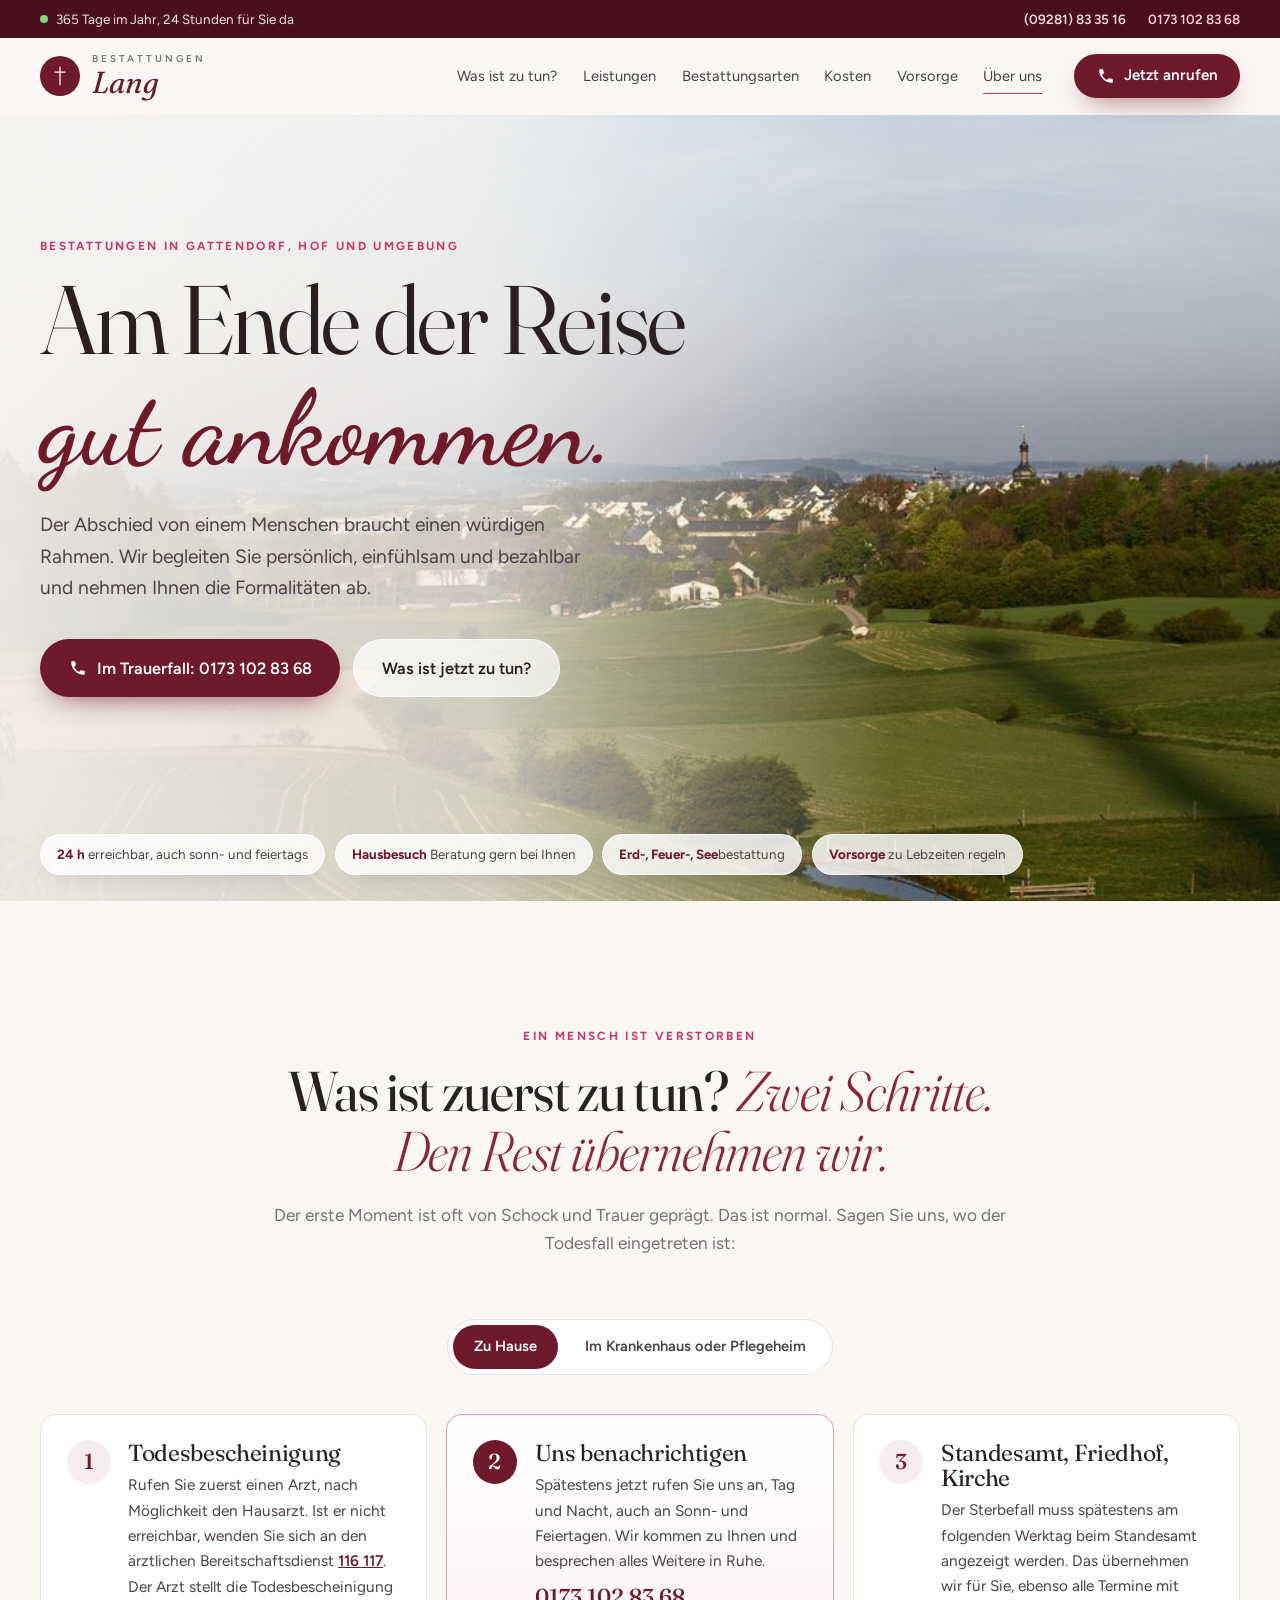
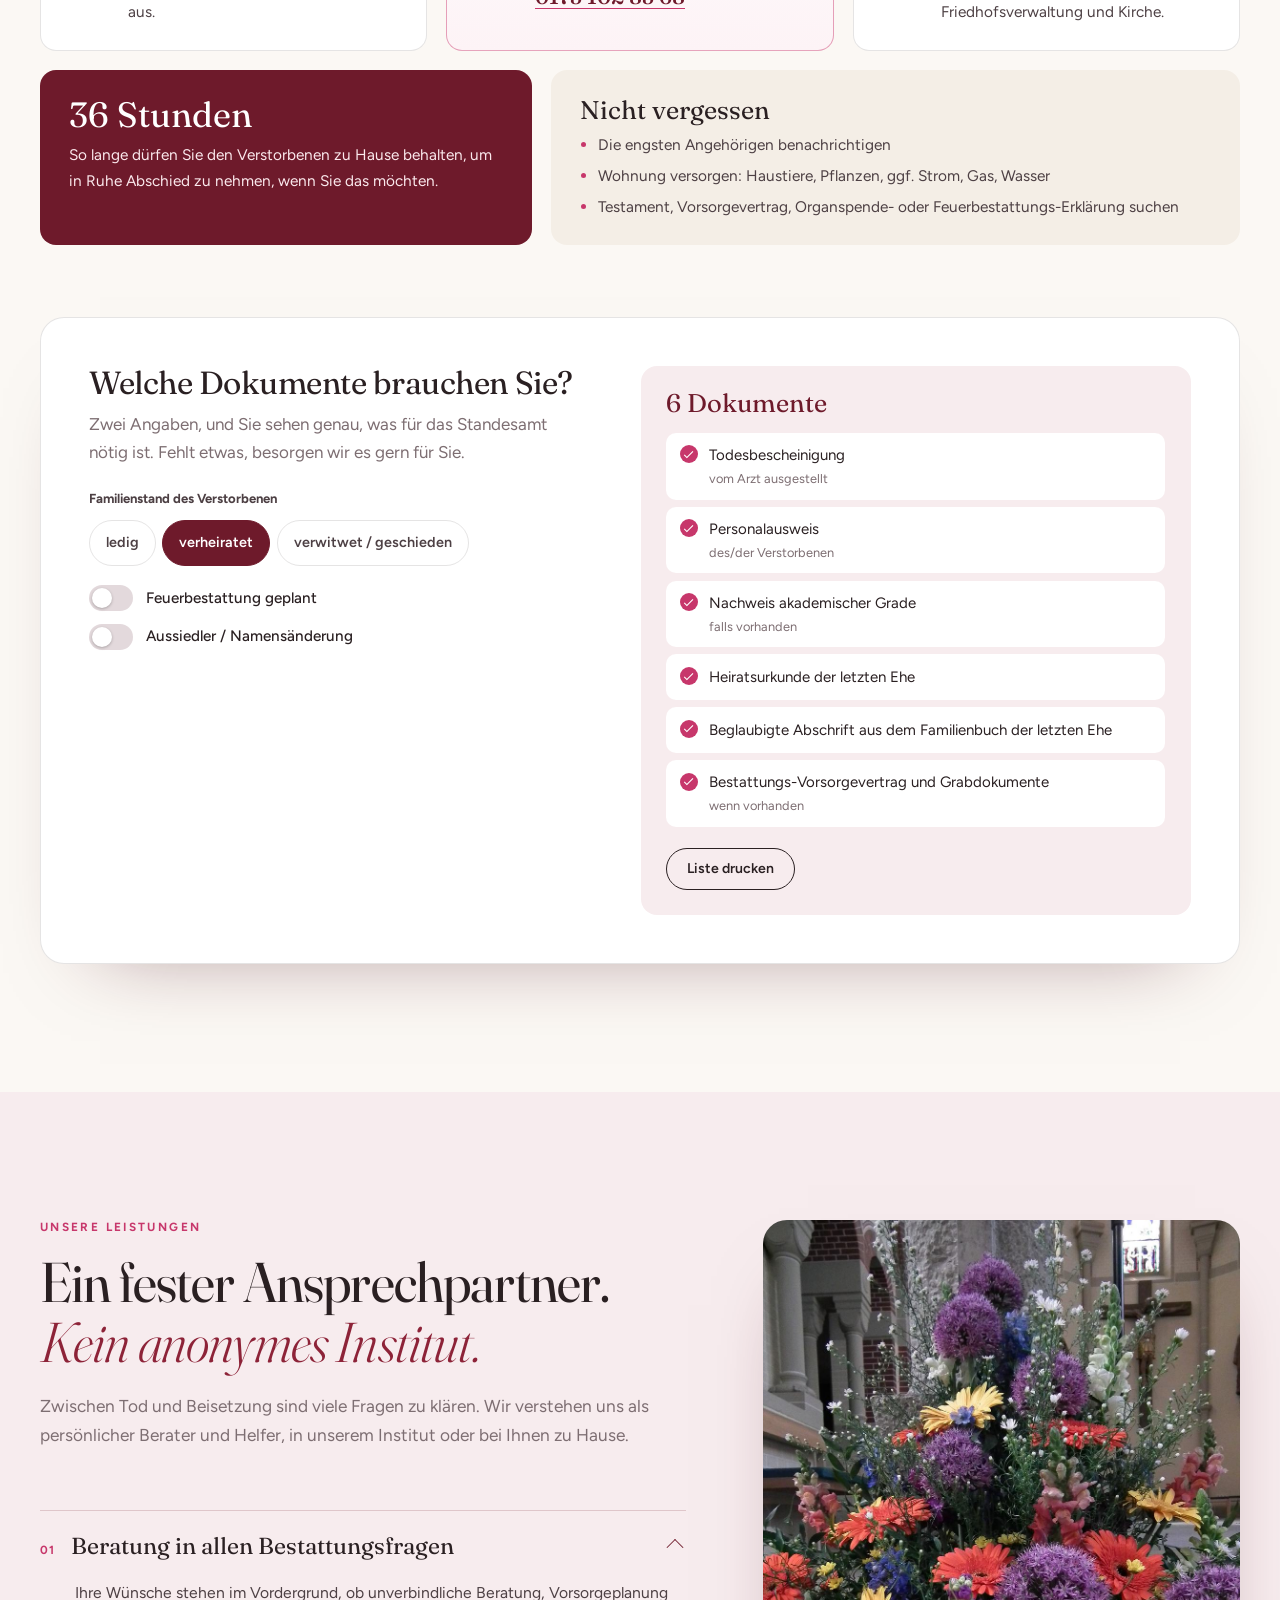
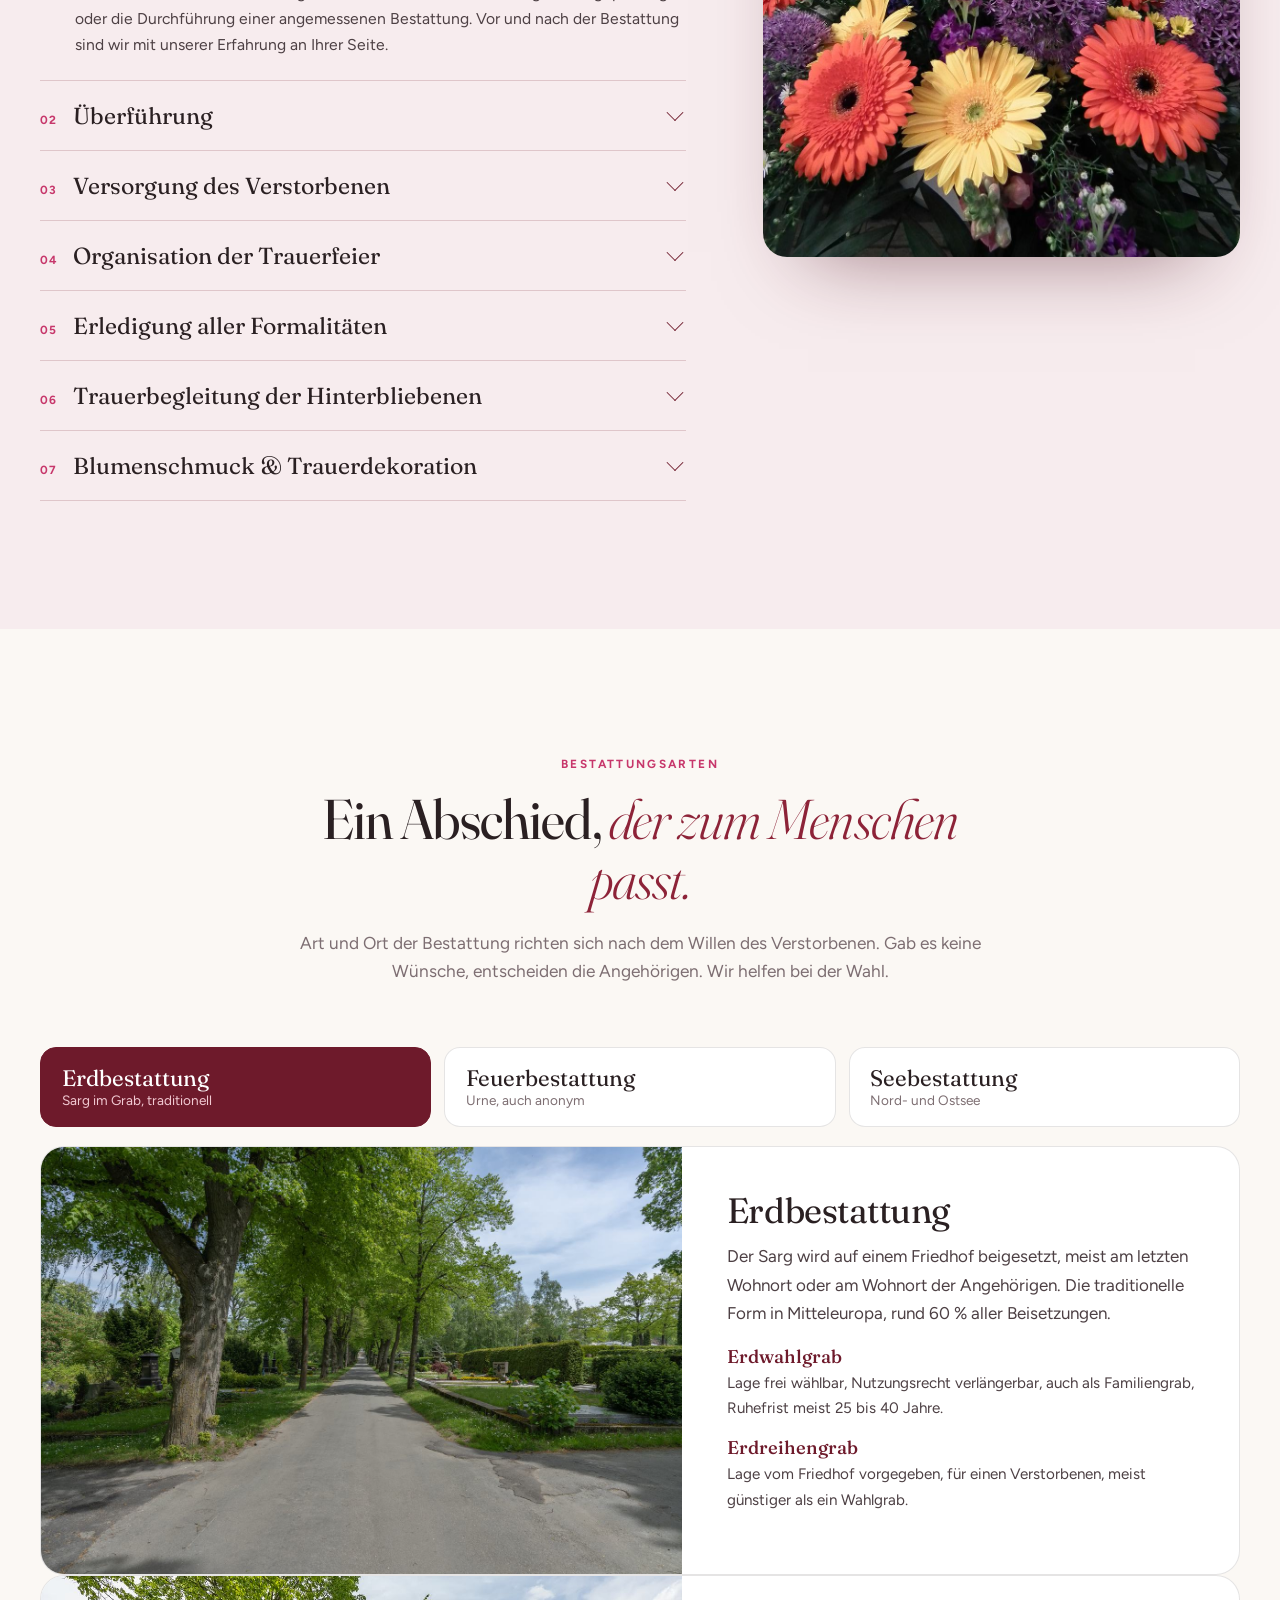
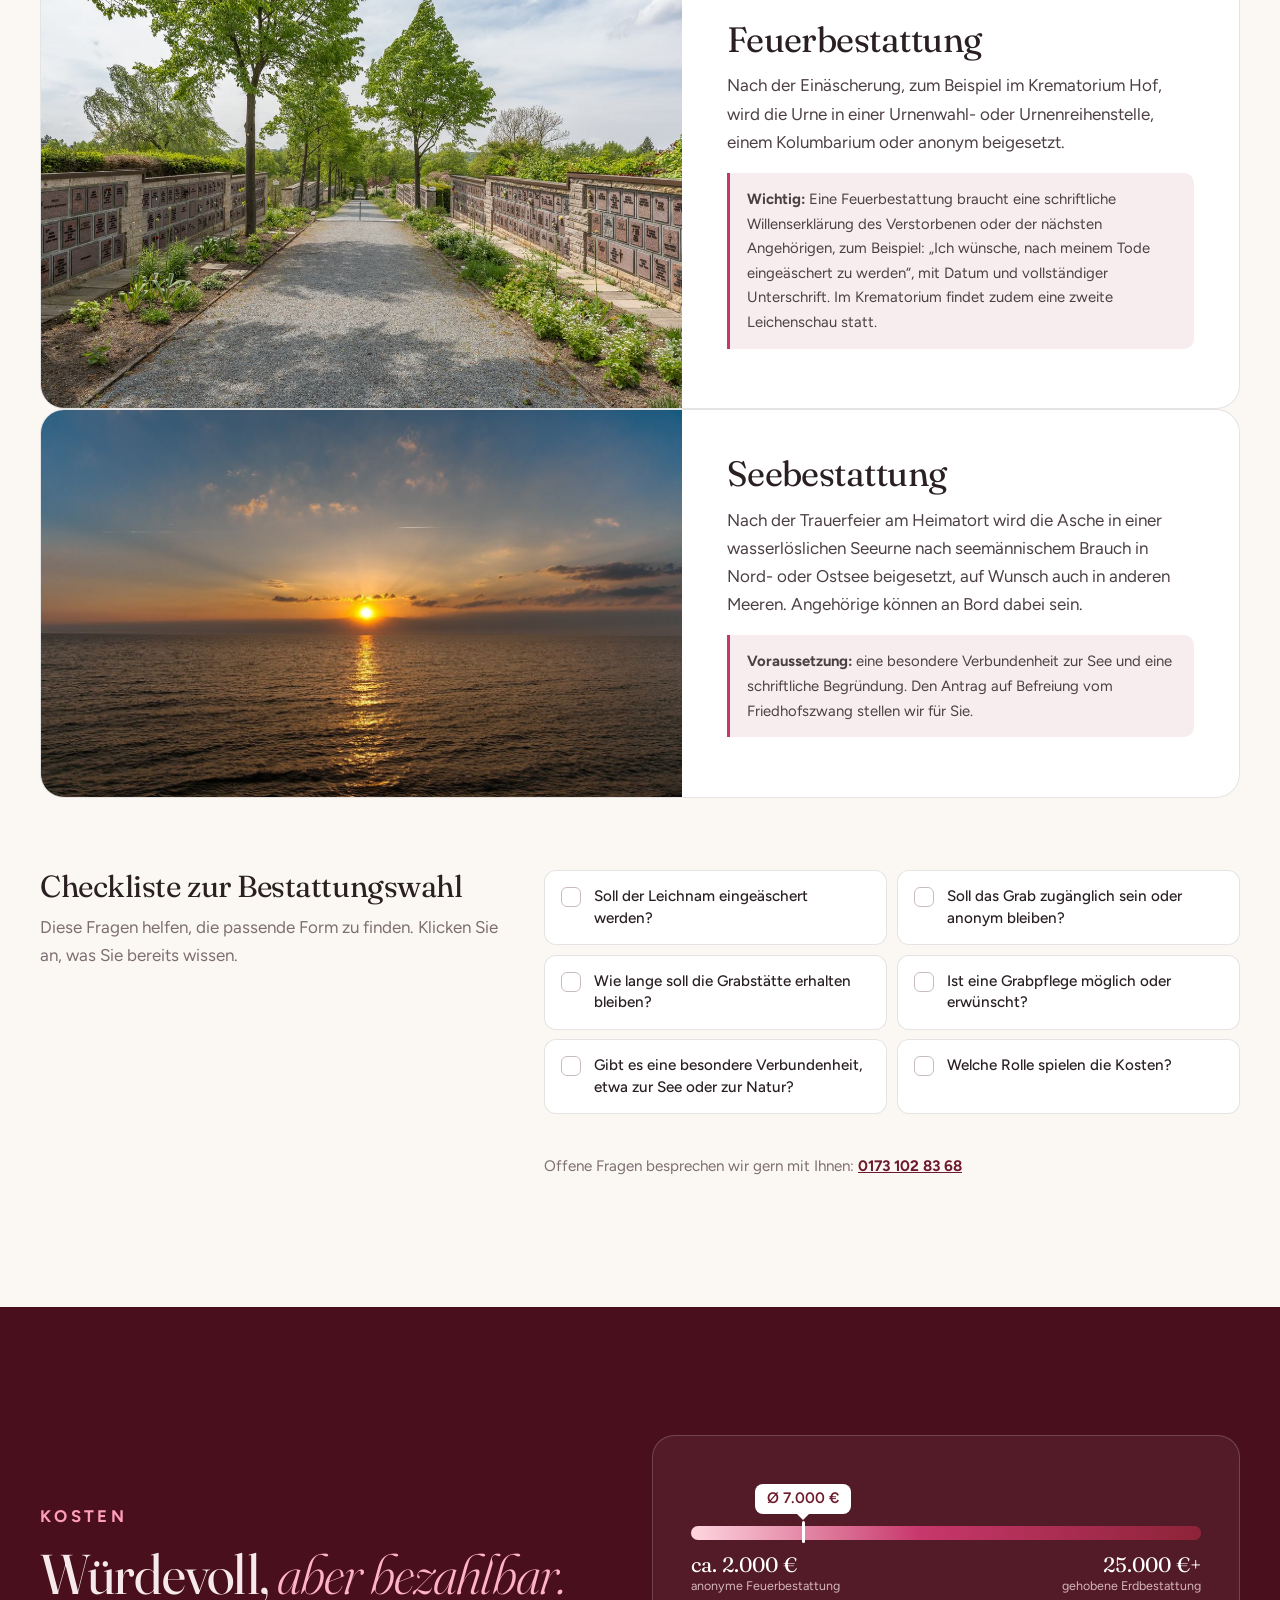
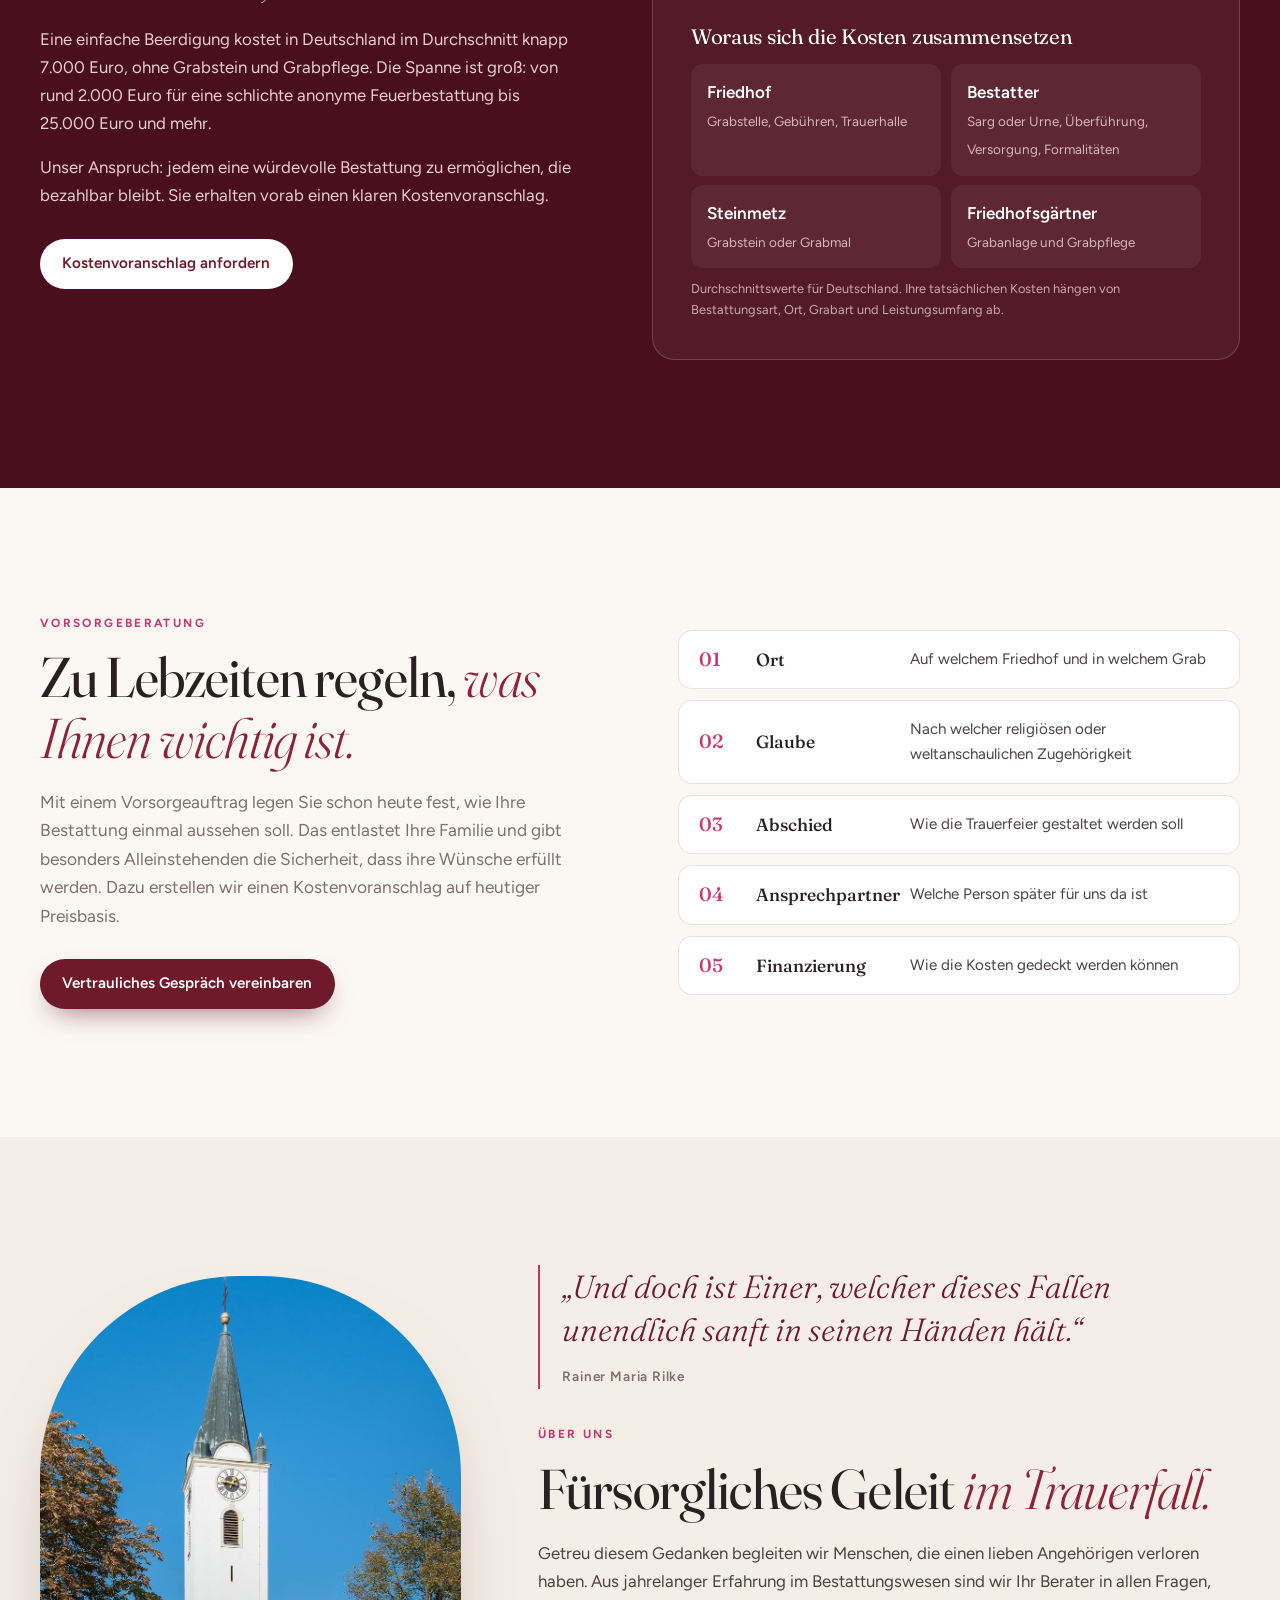
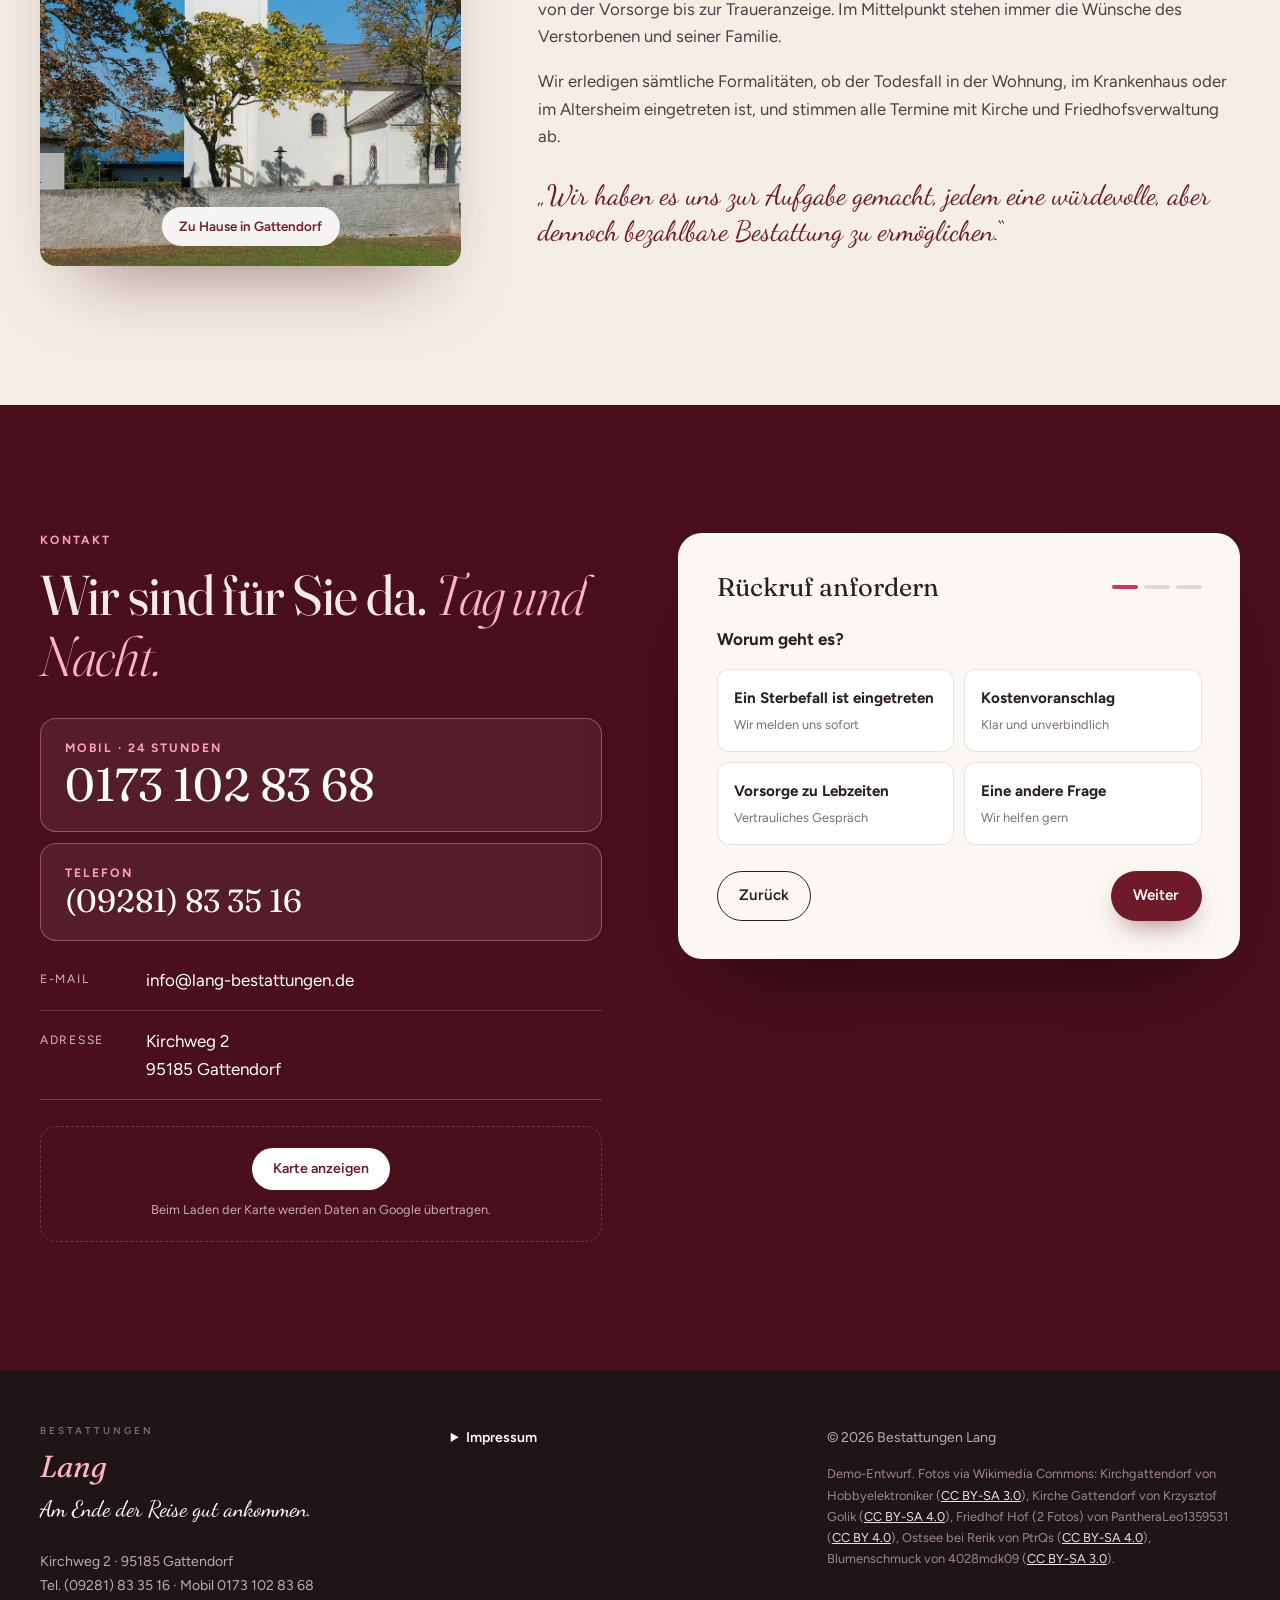
==== lang-bestattungen/index.html @ 79cd3ee6 "Demo-Website Bestattungen Lang (Gattendorf) Co-Authored-By: Claude Opus 5.5 <noreply@anthropic.com>" ====
<!doctype html>
<html lang="de">
<head>
<meta charset="utf-8">
<meta name="viewport" content="width=device-width, initial-scale=1">
<title>Bestattungen Lang · Gattendorf bei Hof · Tag und Nacht erreichbar</title>
<meta name="description" content="Bestattungen Lang in Gattendorf bei Hof: Erd-, Feuer- und Seebestattung, Vorsorge und Trauerbegleitung. Persönlich, würdevoll und bezahlbar. 365 Tage, 24 Stunden erreichbar: 0173 102 83 68.">
<meta name="theme-color" content="#5e1624">
<meta property="og:title" content="Bestattungen Lang · Gattendorf">
<meta property="og:description" content="Am Ende der Reise gut ankommen. Persönliche Begleitung im Trauerfall, Tag und Nacht.">
<meta property="og:type" content="website">
<meta property="og:url" content="https://get-flowly.github.io/demo-website/lang-bestattungen/">
<meta property="og:image" content="https://get-flowly.github.io/demo-website/lang-bestattungen/assets/img/hero-sm.jpg">
<link rel="icon" href="assets/favicon.svg" type="image/svg+xml">
<link rel="preconnect" href="https://fonts.googleapis.com">
<link rel="preconnect" href="https://fonts.gstatic.com" crossorigin>
<link href="https://fonts.googleapis.com/css2?family=Fraunces:ital,opsz,wght@0,9..144,300..600;1,9..144,300..500&family=Dancing+Script:wght@500;600&family=Figtree:wght@400;500;600;700&display=swap" rel="stylesheet">
<link rel="preload" as="image" href="assets/img/hero.jpg" media="(min-width: 761px)">
<link rel="preload" as="image" href="assets/img/hero-sm.jpg" media="(max-width: 760px)">
<link rel="stylesheet" href="assets/style.css?v=2">
</head>
<body>

<a class="skip" href="#main">Zum Inhalt springen</a>

<div class="topbar">
  <div class="wrap topbar__in">
    <span class="topbar__live"><i></i> 365 Tage im Jahr, 24 Stunden für Sie da</span>
    <span class="topbar__nums">
      <a href="tel:+499281833516">(09281) 83 35 16</a>
      <a href="tel:+491731028368" class="topbar__mob">0173 102 83 68</a>
    </span>
  </div>
</div>

<header class="nav" id="nav">
  <div class="wrap nav__in">
    <a href="#top" class="brand" aria-label="Bestattungen Lang, zur Startseite">
      <span class="brand__mark" aria-hidden="true"><svg viewBox="0 0 40 40"><path d="M20 4v32M11 13h18" stroke="currentColor" stroke-width="2.2" stroke-linecap="round"/></svg></span>
      <span class="brand__txt"><span class="brand__small">Bestattungen</span><span class="brand__name">Lang</span></span>
    </a>
    <nav class="nav__links" aria-label="Hauptnavigation">
      <a href="#zuerst">Was ist zu tun?</a>
      <a href="#leistungen">Leistungen</a>
      <a href="#bestattungsarten">Bestattungsarten</a>
      <a href="#kosten">Kosten</a>
      <a href="#vorsorge">Vorsorge</a>
      <a href="#ueber">Über uns</a>
    </nav>
    <a href="tel:+491731028368" class="btn btn--wine nav__cta"><svg viewBox="0 0 24 24" aria-hidden="true"><path d="M6.6 10.8a15.1 15.1 0 0 0 6.6 6.6l2.2-2.2a1 1 0 0 1 1-.25 11.4 11.4 0 0 0 3.6.57 1 1 0 0 1 1 1V20a1 1 0 0 1-1 1A17 17 0 0 1 3 4a1 1 0 0 1 1-1h3.5a1 1 0 0 1 1 1c0 1.25.2 2.45.57 3.6a1 1 0 0 1-.25 1z"/></svg>Jetzt anrufen</a>
    <button class="nav__burger" aria-label="Menü öffnen" aria-expanded="false" aria-controls="mnav"><span></span><span></span></button>
  </div>
  <nav class="mnav" id="mnav" aria-label="Mobile Navigation">
    <a href="#zuerst">Was ist zu tun?</a>
    <a href="#leistungen">Leistungen</a>
    <a href="#bestattungsarten">Bestattungsarten</a>
    <a href="#kosten">Kosten</a>
    <a href="#vorsorge">Vorsorge</a>
    <a href="#ueber">Über uns</a>
    <a href="#kontakt">Kontakt</a>
  </nav>
</header>

<main id="main">

<!-- HERO -->
<section class="hero" id="top">
  <div class="hero__media" aria-hidden="true">
    <picture>
      <source media="(max-width: 760px)" srcset="assets/img/hero-sm.jpg">
      <img src="assets/img/hero.jpg" alt="" fetchpriority="high">
    </picture>
  </div>
  <div class="hero__veil" aria-hidden="true"></div>
  <div class="wrap hero__in">
    <p class="eyebrow rise" style="--d:.1s">Bestattungen in Gattendorf, Hof und Umgebung</p>
    <h1 class="hero__title">
      <span class="rise" style="--d:.25s">Am Ende der Reise</span>
      <span class="hero__script rise" style="--d:.5s">gut ankommen.</span>
    </h1>
    <p class="hero__lead rise" style="--d:.7s">Der Abschied von einem Menschen braucht einen würdigen Rahmen. Wir begleiten Sie persönlich, einfühlsam und bezahlbar und nehmen Ihnen die Formalitäten ab.</p>
    <div class="hero__ctas rise" style="--d:.85s">
      <a href="tel:+491731028368" class="btn btn--wine btn--lg"><svg viewBox="0 0 24 24" aria-hidden="true"><path d="M6.6 10.8a15.1 15.1 0 0 0 6.6 6.6l2.2-2.2a1 1 0 0 1 1-.25 11.4 11.4 0 0 0 3.6.57 1 1 0 0 1 1 1V20a1 1 0 0 1-1 1A17 17 0 0 1 3 4a1 1 0 0 1 1-1h3.5a1 1 0 0 1 1 1c0 1.25.2 2.45.57 3.6a1 1 0 0 1-.25 1z"/></svg>Im Trauerfall: 0173 102 83 68</a>
      <a href="#zuerst" class="btn btn--glass btn--lg">Was ist jetzt zu tun?</a>
    </div>
  </div>
  <div class="hero__chips wrap rise" style="--d:1s">
    <span><b>24 h</b> erreichbar, auch sonn- und feiertags</span>
    <span><b>Hausbesuch</b> Beratung gern bei Ihnen</span>
    <span><b>Erd-, Feuer-, See</b>bestattung</span>
    <span><b>Vorsorge</b> zu Lebzeiten regeln</span>
  </div>
</section>

<!-- WAS IST ZUERST ZU TUN -->
<section class="section" id="zuerst">
  <div class="wrap">
    <div class="head reveal">
      <p class="eyebrow">Ein Mensch ist verstorben</p>
      <h2>Was ist zuerst zu tun? <em>Zwei Schritte. Den Rest übernehmen wir.</em></h2>
      <p class="head__lead">Der erste Moment ist oft von Schock und Trauer geprägt. Das ist normal. Sagen Sie uns, wo der Todesfall eingetreten ist:</p>
    </div>

    <div class="where reveal" role="tablist" aria-label="Ort des Todesfalls">
      <button role="tab" aria-selected="true" data-where="home">Zu Hause</button>
      <button role="tab" aria-selected="false" data-where="clinic" tabindex="-1">Im Krankenhaus oder Pflegeheim</button>
    </div>

    <ol class="steps reveal" id="steps">
      <li class="step">
        <span class="step__n">1</span>
        <div>
          <h3>Todesbescheinigung</h3>
          <p data-show="home">Rufen Sie zuerst einen Arzt, nach Möglichkeit den Hausarzt. Ist er nicht erreichbar, wenden Sie sich an den ärztlichen Bereitschaftsdienst <a href="tel:116117">116 117</a>. Der Arzt stellt die Todesbescheinigung aus.</p>
          <p data-show="clinic" hidden>Darum kümmert sich die Verwaltung des Hauses automatisch. Sie müssen hier nichts veranlassen.</p>
        </div>
      </li>
      <li class="step step--accent">
        <span class="step__n">2</span>
        <div>
          <h3>Uns benachrichtigen</h3>
          <p>Spätestens jetzt rufen Sie uns an, Tag und Nacht, auch an Sonn- und Feiertagen. Wir kommen zu Ihnen und besprechen alles Weitere in Ruhe.</p>
          <a href="tel:+491731028368" class="step__call">0173 102 83 68</a>
        </div>
      </li>
      <li class="step">
        <span class="step__n">3</span>
        <div>
          <h3>Standesamt, Friedhof, Kirche</h3>
          <p>Der Sterbefall muss spätestens am folgenden Werktag beim Standesamt angezeigt werden. Das übernehmen wir für Sie, ebenso alle Termine mit Friedhofsverwaltung und Kirche.</p>
        </div>
      </li>
    </ol>

    <div class="facts">
      <div class="fact reveal" data-show="home">
        <strong><span class="count" data-to="36">36</span> Stunden</strong>
        <p>So lange dürfen Sie den Verstorbenen zu Hause behalten, um in Ruhe Abschied zu nehmen, wenn Sie das möchten.</p>
      </div>
      <div class="fact reveal" data-show="clinic" hidden>
        <strong>Nach Hause holen</strong>
        <p>Auch nach einem Tod im Krankenhaus oder Altersheim kann der Verstorbene zum Abschiednehmen noch nach Hause gebracht werden.</p>
      </div>
      <div class="fact fact--list reveal">
        <strong>Nicht vergessen</strong>
        <ul>
          <li>Die engsten Angehörigen benachrichtigen</li>
          <li>Wohnung versorgen: Haustiere, Pflanzen, ggf. Strom, Gas, Wasser</li>
          <li>Testament, Vorsorgevertrag, Organspende- oder Feuerbestattungs-Erklärung suchen</li>
        </ul>
      </div>
    </div>

    <!-- DOKUMENTE FINDER -->
    <div class="docs reveal" id="dokumente">
      <div class="docs__ask">
        <h3>Welche Dokumente brauchen Sie?</h3>
        <p>Zwei Angaben, und Sie sehen genau, was für das Standesamt nötig ist. Fehlt etwas, besorgen wir es gern für Sie.</p>
        <fieldset class="seg">
          <legend>Familienstand des Verstorbenen</legend>
          <label><input type="radio" name="stand" value="ledig"><span>ledig</span></label>
          <label><input type="radio" name="stand" value="verheiratet" checked><span>verheiratet</span></label>
          <label><input type="radio" name="stand" value="verwitwet"><span>verwitwet / geschieden</span></label>
        </fieldset>
        <label class="switch"><input type="checkbox" id="feuer"><span class="switch__ui" aria-hidden="true"></span><span>Feuerbestattung geplant</span></label>
        <label class="switch"><input type="checkbox" id="aussiedler"><span class="switch__ui" aria-hidden="true"></span><span>Aussiedler / Namensänderung</span></label>
      </div>
      <div class="docs__out">
        <p class="docs__count"><span id="docN">0</span> Dokumente</p>
        <ul id="docList" aria-live="polite"></ul>
        <button class="btn btn--line btn--sm" id="docPrint" type="button">Liste drucken</button>
      </div>
    </div>
  </div>
</section>

<!-- LEISTUNGEN -->
<section class="section section--rose" id="leistungen">
  <div class="wrap split">
    <div class="split__text">
      <div class="head head--left reveal">
        <p class="eyebrow">Unsere Leistungen</p>
        <h2>Ein fester Ansprechpartner. <em>Kein anonymes Institut.</em></h2>
        <p class="head__lead">Zwischen Tod und Beisetzung sind viele Fragen zu klären. Wir verstehen uns als persönlicher Berater und Helfer, in unserem Institut oder bei Ihnen zu Hause.</p>
      </div>
      <div class="acc" id="acc">
        <details class="reveal" open>
          <summary><span>01</span>Beratung in allen Bestattungsfragen</summary>
          <p>Ihre Wünsche stehen im Vordergrund, ob unverbindliche Beratung, Vorsorgeplanung oder die Durchführung einer angemessenen Bestattung. Vor und nach der Bestattung sind wir mit unserer Erfahrung an Ihrer Seite.</p>
        </details>
        <details class="reveal">
          <summary><span>02</span>Überführung</summary>
          <p>Die Überführung erfolgt gesetzlich vorgeschrieben im Bestattungsfahrzeug, spätestens 36 Stunden nach Eintritt des Todes, vom Sterbeort zum Friedhof oder Krematorium, auf Wunsch auch ins Ausland.</p>
        </details>
        <details class="reveal">
          <summary><span>03</span>Versorgung des Verstorbenen</summary>
          <p>Hygienische Versorgung am Sterbeort, Ankleiden mit eigener Kleidung oder Sterbekleidung, auf Wunsch kosmetische Behandlung. Auch thanatopraktische Versorgung (Modern Embalming) ist möglich, etwa für Überführungen ins Ausland.</p>
        </details>
        <details class="reveal">
          <summary><span>04</span>Organisation der Trauerfeier</summary>
          <ul>
            <li>Termine mit Friedhof, Pfarrer oder Trauerredner abstimmen</li>
            <li>Dekoration und Beleuchtung der Feierhalle</li>
            <li>Kränze und Blumen entgegennehmen und aufstellen</li>
            <li>Kondolenzlisten und Übertragungsanlage betreuen</li>
            <li>Abstimmung mit Vereinen, Beisetzung durch unsere Sargträger</li>
          </ul>
        </details>
        <details class="reveal">
          <summary><span>05</span>Erledigung aller Formalitäten</summary>
          <ul>
            <li>Dokumente aus Krankenhaus, Heim oder vom Arzt besorgen</li>
            <li>Sterbeurkunden beim Standesamt beantragen</li>
            <li>Rentenabmeldung, Krankenkasse, Versicherungen</li>
            <li>Kündigung von Verträgen, Abos, Mitgliedschaften, Rundfunkbeitrag</li>
            <li>Todesanzeigen und Trauerdrucksachen</li>
          </ul>
        </details>
        <details class="reveal">
          <summary><span>06</span>Trauerbegleitung der Hinterbliebenen</summary>
          <p>Wir sind auch nach der Beisetzung für Sie da: mit Gesprächen, Zeit und Beistand, damit Sie die neue Lebenssituation Schritt für Schritt annehmen können.</p>
        </details>
        <details class="reveal">
          <summary><span>07</span>Blumenschmuck &amp; Trauerdekoration</summary>
          <p>Wir bestellen Sarg- und Urnenschmuck, Kränze und Gestecke und gestalten die Trauerdekoration im Sinne des Verstorbenen und der Angehörigen.</p>
        </details>
      </div>
    </div>
    <figure class="split__media reveal">
      <img src="assets/img/blumen.jpg" alt="Farbenfroher Blumenschmuck mit Gerbera und Zierlauch in einer Kirche" loading="lazy" width="1000" height="1333">
    </figure>
  </div>
</section>

<!-- BESTATTUNGSARTEN -->
<section class="section" id="bestattungsarten">
  <div class="wrap">
    <div class="head reveal">
      <p class="eyebrow">Bestattungsarten</p>
      <h2>Ein Abschied, <em>der zum Menschen passt.</em></h2>
      <p class="head__lead">Art und Ort der Bestattung richten sich nach dem Willen des Verstorbenen. Gab es keine Wünsche, entscheiden die Angehörigen. Wir helfen bei der Wahl.</p>
    </div>

    <div class="types" data-tabs>
      <div class="types__list reveal" role="tablist" aria-label="Bestattungsarten">
        <button role="tab" aria-selected="true" aria-controls="p-erd" id="t-erd"><b>Erdbestattung</b><small>Sarg im Grab, traditionell</small></button>
        <button role="tab" aria-selected="false" aria-controls="p-feuer" id="t-feuer" tabindex="-1"><b>Feuerbestattung</b><small>Urne, auch anonym</small></button>
        <button role="tab" aria-selected="false" aria-controls="p-see" id="t-see" tabindex="-1"><b>Seebestattung</b><small>Nord- und Ostsee</small></button>
      </div>

      <div class="types__panel" role="tabpanel" id="p-erd" aria-labelledby="t-erd">
        <figure><img src="assets/img/allee.jpg" alt="Baumallee auf dem Friedhof Hof im Frühling" loading="lazy" width="1400" height="933"></figure>
        <div class="types__text">
          <h3>Erdbestattung</h3>
          <p>Der Sarg wird auf einem Friedhof beigesetzt, meist am letzten Wohnort oder am Wohnort der Angehörigen. Die traditionelle Form in Mitteleuropa, rund 60 % aller Beisetzungen.</p>
          <dl>
            <div><dt>Erdwahlgrab</dt><dd>Lage frei wählbar, Nutzungsrecht verlängerbar, auch als Familiengrab, Ruhefrist meist 25 bis 40 Jahre.</dd></div>
            <div><dt>Erdreihengrab</dt><dd>Lage vom Friedhof vorgegeben, für einen Verstorbenen, meist günstiger als ein Wahlgrab.</dd></div>
          </dl>
        </div>
      </div>
      <div class="types__panel" role="tabpanel" id="p-feuer" aria-labelledby="t-feuer" hidden>
        <figure><img src="assets/img/urnen.jpg" alt="Weg zwischen Urnenwänden auf dem Friedhof Hof" loading="lazy" width="1400" height="810"></figure>
        <div class="types__text">
          <h3>Feuerbestattung</h3>
          <p>Nach der Einäscherung, zum Beispiel im Krematorium Hof, wird die Urne in einer Urnenwahl- oder Urnenreihenstelle, einem Kolumbarium oder anonym beigesetzt.</p>
          <p class="note"><b>Wichtig:</b> Eine Feuerbestattung braucht eine schriftliche Willenserklärung des Verstorbenen oder der nächsten Angehörigen, zum Beispiel: „Ich wünsche, nach meinem Tode eingeäschert zu werden“, mit Datum und vollständiger Unterschrift. Im Krematorium findet zudem eine zweite Leichenschau statt.</p>
        </div>
      </div>
      <div class="types__panel" role="tabpanel" id="p-see" aria-labelledby="t-see" hidden>
        <figure><img src="assets/img/meer.jpg" alt="Sonnenuntergang über der Ostsee bei Rerik" loading="lazy" width="1400" height="787"></figure>
        <div class="types__text">
          <h3>Seebestattung</h3>
          <p>Nach der Trauerfeier am Heimatort wird die Asche in einer wasserlöslichen Seeurne nach seemännischem Brauch in Nord- oder Ostsee beigesetzt, auf Wunsch auch in anderen Meeren. Angehörige können an Bord dabei sein.</p>
          <p class="note"><b>Voraussetzung:</b> eine besondere Verbundenheit zur See und eine schriftliche Begründung. Den Antrag auf Befreiung vom Friedhofszwang stellen wir für Sie.</p>
        </div>
      </div>
    </div>

    <div class="compass reveal">
      <div class="compass__head">
        <h3>Checkliste zur Bestattungswahl</h3>
        <p>Diese Fragen helfen, die passende Form zu finden. Klicken Sie an, was Sie bereits wissen.</p>
      </div>
      <ul class="compass__list">
        <li><button type="button">Soll der Leichnam eingeäschert werden?</button></li>
        <li><button type="button">Soll das Grab zugänglich sein oder anonym bleiben?</button></li>
        <li><button type="button">Wie lange soll die Grabstätte erhalten bleiben?</button></li>
        <li><button type="button">Ist eine Grabpflege möglich oder erwünscht?</button></li>
        <li><button type="button">Gibt es eine besondere Verbundenheit, etwa zur See oder zur Natur?</button></li>
        <li><button type="button">Welche Rolle spielen die Kosten?</button></li>
      </ul>
      <p class="compass__done" id="compassDone">Offene Fragen besprechen wir gern mit Ihnen: <a href="tel:+491731028368">0173 102 83 68</a></p>
    </div>
  </div>
</section>

<!-- KOSTEN -->
<section class="section section--wine" id="kosten">
  <div class="wrap kosten">
    <div class="kosten__text">
      <p class="eyebrow reveal">Kosten</p>
      <h2 class="reveal">Würdevoll, <em>aber bezahlbar.</em></h2>
      <p class="reveal">Eine einfache Beerdigung kostet in Deutschland im Durchschnitt knapp 7.000 Euro, ohne Grabstein und Grabpflege. Die Spanne ist groß: von rund 2.000 Euro für eine schlichte anonyme Feuerbestattung bis 25.000 Euro und mehr.</p>
      <p class="reveal">Unser Anspruch: jedem eine würdevolle Bestattung zu ermöglichen, die bezahlbar bleibt. Sie erhalten vorab einen klaren Kostenvoranschlag.</p>
      <a href="#kontakt" class="btn btn--light reveal" data-pick="Kostenvoranschlag">Kostenvoranschlag anfordern</a>
    </div>
    <div class="range reveal" aria-label="Kostenspanne einer Bestattung in Deutschland">
      <div class="range__bar"><i></i><span class="range__avg" style="--p:22%"><b>Ø 7.000 €</b></span></div>
      <div class="range__ends"><span>ca. 2.000 €<small>anonyme Feuerbestattung</small></span><span>25.000 €+<small>gehobene Erdbestattung</small></span></div>
      <h3>Woraus sich die Kosten zusammensetzen</h3>
      <ul class="parts">
        <li><b>Friedhof</b><span>Grabstelle, Gebühren, Trauerhalle</span></li>
        <li><b>Bestatter</b><span>Sarg oder Urne, Überführung, Versorgung, Formalitäten</span></li>
        <li><b>Steinmetz</b><span>Grabstein oder Grabmal</span></li>
        <li><b>Friedhofsgärtner</b><span>Grabanlage und Grabpflege</span></li>
      </ul>
      <p class="fine">Durchschnittswerte für Deutschland. Ihre tatsächlichen Kosten hängen von Bestattungsart, Ort, Grabart und Leistungsumfang ab.</p>
    </div>
  </div>
</section>

<!-- VORSORGE -->
<section class="section" id="vorsorge">
  <div class="wrap vorsorge">
    <div class="reveal">
      <p class="eyebrow">Vorsorgeberatung</p>
      <h2>Zu Lebzeiten regeln, <em>was Ihnen wichtig ist.</em></h2>
      <p class="head__lead">Mit einem Vorsorgeauftrag legen Sie schon heute fest, wie Ihre Bestattung einmal aussehen soll. Das entlastet Ihre Familie und gibt besonders Alleinstehenden die Sicherheit, dass ihre Wünsche erfüllt werden. Dazu erstellen wir einen Kostenvoranschlag auf heutiger Preisbasis.</p>
      <a href="#kontakt" class="btn btn--wine" data-pick="Vorsorge">Vertrauliches Gespräch vereinbaren</a>
    </div>
    <ol class="vlist">
      <li class="reveal"><b>Ort</b>Auf welchem Friedhof und in welchem Grab</li>
      <li class="reveal"><b>Glaube</b>Nach welcher religiösen oder weltanschaulichen Zugehörigkeit</li>
      <li class="reveal"><b>Abschied</b>Wie die Trauerfeier gestaltet werden soll</li>
      <li class="reveal"><b>Ansprechpartner</b>Welche Person später für uns da ist</li>
      <li class="reveal"><b>Finanzierung</b>Wie die Kosten gedeckt werden können</li>
    </ol>
  </div>
</section>

<!-- ÜBER UNS -->
<section class="section section--ivory" id="ueber">
  <div class="wrap about">
    <figure class="about__img reveal">
      <img src="assets/img/kirche.jpg" alt="Kirche zur Heiligen Dreifaltigkeit in Gattendorf" loading="lazy" width="900" height="1389">
      <figcaption>Zu Hause in Gattendorf</figcaption>
    </figure>
    <div class="about__text">
      <blockquote class="rilke reveal">
        <p>„Und doch ist Einer, welcher dieses Fallen unendlich sanft in seinen Händen hält.“</p>
        <cite>Rainer Maria Rilke</cite>
      </blockquote>
      <p class="eyebrow reveal">Über uns</p>
      <h2 class="reveal">Fürsorgliches Geleit <em>im Trauerfall.</em></h2>
      <p class="reveal">Getreu diesem Gedanken begleiten wir Menschen, die einen lieben Angehörigen verloren haben. Aus jahrelanger Erfahrung im Bestattungswesen sind wir Ihr Berater in allen Fragen, von der Vorsorge bis zur Traueranzeige. Im Mittelpunkt stehen immer die Wünsche des Verstorbenen und seiner Familie.</p>
      <p class="reveal">Wir erledigen sämtliche Formalitäten, ob der Todesfall in der Wohnung, im Krankenhaus oder im Altersheim eingetreten ist, und stimmen alle Termine mit Kirche und Friedhofsverwaltung ab.</p>
      <p class="about__motto reveal">„Wir haben es uns zur Aufgabe gemacht, jedem eine würdevolle, aber dennoch bezahlbare Bestattung zu ermöglichen.“</p>
    </div>
  </div>
</section>

<!-- KONTAKT -->
<section class="section section--wine contact" id="kontakt">
  <div class="wrap contact__in">
    <div class="contact__info">
      <p class="eyebrow reveal">Kontakt</p>
      <h2 class="reveal">Wir sind für Sie da. <em>Tag und Nacht.</em></h2>
      <div class="calls reveal">
        <a href="tel:+491731028368" class="bigcall"><span>Mobil · 24 Stunden</span><strong>0173 102 83 68</strong></a>
        <a href="tel:+499281833516" class="bigcall bigcall--sub"><span>Telefon</span><strong>(09281) 83 35 16</strong></a>
      </div>
      <ul class="clist reveal">
        <li><span>E-Mail</span><a href="mailto:info@lang-bestattungen.de">info@lang-bestattungen.de</a></li>
        <li><span>Adresse</span><address>Kirchweg 2<br>95185 Gattendorf</address></li>
      </ul>
      <div class="map reveal" id="map">
        <button class="btn btn--light btn--sm" id="mapBtn" type="button">Karte anzeigen</button>
        <p class="fine">Beim Laden der Karte werden Daten an Google übertragen.</p>
      </div>
    </div>

    <form class="wizard reveal" id="wizard" novalidate>
      <div class="wizard__top">
        <p class="wizard__title">Rückruf anfordern</p>
        <ol class="wizard__dots" aria-hidden="true"><li class="on"></li><li></li><li></li></ol>
      </div>
      <fieldset class="wstep is-on" data-step="1">
        <legend>Worum geht es?</legend>
        <div class="choices">
          <label class="choice"><input type="radio" name="anliegen" value="Ein Sterbefall ist eingetreten"><span><b>Ein Sterbefall ist eingetreten</b><small>Wir melden uns sofort</small></span></label>
          <label class="choice"><input type="radio" name="anliegen" value="Kostenvoranschlag"><span><b>Kostenvoranschlag</b><small>Klar und unverbindlich</small></span></label>
          <label class="choice"><input type="radio" name="anliegen" value="Vorsorge"><span><b>Vorsorge zu Lebzeiten</b><small>Vertrauliches Gespräch</small></span></label>
          <label class="choice"><input type="radio" name="anliegen" value="Allgemeine Frage"><span><b>Eine andere Frage</b><small>Wir helfen gern</small></span></label>
        </div>
        <p class="werr" hidden>Bitte wählen Sie eine Option.</p>
      </fieldset>
      <fieldset class="wstep" data-step="2">
        <legend>Welche Bestattungsart?</legend>
        <div class="choices choices--sm">
          <label class="choice"><input type="radio" name="art" value="Erdbestattung"><span><b>Erdbestattung</b></span></label>
          <label class="choice"><input type="radio" name="art" value="Feuerbestattung"><span><b>Feuerbestattung</b></span></label>
          <label class="choice"><input type="radio" name="art" value="Seebestattung"><span><b>Seebestattung</b></span></label>
          <label class="choice"><input type="radio" name="art" value="Noch unklar"><span><b>Noch unklar</b></span></label>
        </div>
        <label class="field"><span>Ihre Nachricht <small>(optional)</small></span><textarea name="nachricht" rows="3" placeholder="z. B. Friedhof, Wunsch zur Trauerfeier, wann Sie erreichbar sind …"></textarea></label>
      </fieldset>
      <fieldset class="wstep" data-step="3">
        <legend>Wie erreichen wir Sie?</legend>
        <label class="field"><span>Ihr Name</span><input name="name" autocomplete="name" required></label>
        <label class="field"><span>Telefon</span><input name="telefon" type="tel" autocomplete="tel" required></label>
        <label class="field"><span>E-Mail <small>(optional)</small></span><input name="email" type="email" autocomplete="email"></label>
        <p class="werr" hidden>Bitte Name und Telefonnummer angeben.</p>
      </fieldset>
      <div class="wstep wdone" data-step="4">
        <p class="wdone__ic" aria-hidden="true">✓</p>
        <p class="wizard__title">Danke. Ihr E-Mail-Programm öffnet sich.</p>
        <p>Senden Sie die vorbereitete Nachricht ab, wir melden uns umgehend. Eilt es? <a href="tel:+491731028368">0173 102 83 68</a></p>
      </div>
      <div class="wizard__nav">
        <button type="button" class="btn btn--line" id="wBack" hidden>Zurück</button>
        <button type="button" class="btn btn--wine" id="wNext">Weiter</button>
      </div>
    </form>
  </div>
</section>

</main>

<footer class="foot">
  <div class="wrap foot__in">
    <div>
      <p class="brand brand--foot"><span class="brand__small">Bestattungen</span><span class="brand__name">Lang</span></p>
      <p class="foot__slogan">Am Ende der Reise gut ankommen.</p>
      <p>Kirchweg 2 · 95185 Gattendorf<br>Tel. (09281) 83 35 16 · Mobil 0173 102 83 68</p>
    </div>
    <details class="foot__legal">
      <summary>Impressum</summary>
      <p><b>Angaben gemäß § 5 DDG</b><br>Bestattungen Lang<br>Inh.: Stefan Burdzik<br>Kirchweg 2, 95185 Gattendorf<br>Telefon: 0173 1028368<br>E-Mail: info@lang-bestattungen.de<br>Steuernummer: 223/208/60923</p>
    </details>
    <div class="foot__meta">
      <p>© 2026 Bestattungen Lang</p>
      <p class="fine">Demo-Entwurf. Fotos via Wikimedia Commons: Kirchgattendorf von Hobbyelektroniker (<a href="https://creativecommons.org/licenses/by-sa/3.0" rel="noopener">CC BY-SA 3.0</a>), Kirche Gattendorf von Krzysztof Golik (<a href="https://creativecommons.org/licenses/by-sa/4.0" rel="noopener">CC BY-SA 4.0</a>), Friedhof Hof (2 Fotos) von PantheraLeo1359531 (<a href="https://creativecommons.org/licenses/by/4.0" rel="noopener">CC BY 4.0</a>), Ostsee bei Rerik von PtrQs (<a href="https://creativecommons.org/licenses/by-sa/4.0" rel="noopener">CC BY-SA 4.0</a>), Blumenschmuck von 4028mdk09 (<a href="https://creativecommons.org/licenses/by-sa/3.0" rel="noopener">CC BY-SA 3.0</a>).</p>
    </div>
  </div>
</footer>

<div class="callbar" role="region" aria-label="Schnellkontakt">
  <a href="tel:+491731028368" class="callbar__main"><svg viewBox="0 0 24 24" aria-hidden="true"><path d="M6.6 10.8a15.1 15.1 0 0 0 6.6 6.6l2.2-2.2a1 1 0 0 1 1-.25 11.4 11.4 0 0 0 3.6.57 1 1 0 0 1 1 1V20a1 1 0 0 1-1 1A17 17 0 0 1 3 4a1 1 0 0 1 1-1h3.5a1 1 0 0 1 1 1c0 1.25.2 2.45.57 3.6a1 1 0 0 1-.25 1z"/></svg>Tag &amp; Nacht anrufen</a>
  <a href="#kontakt" class="callbar__alt">Rückruf</a>
</div>

<script src="assets/app.js?v=2" defer></script>
</body>
</html>
---- lang-bestattungen/assets/style.css ----
:root{
  --ivory:#fbf8f4;
  --ivory-2:#f4eee6;
  --rose-bg:#f7ecee;
  --ink:#2a2022;
  --ink-2:#4d4044;
  --mute:#7d6e72;
  --wine:#6e1a2b;
  --wine-2:#8d2338;
  --wine-dk:#4a0f1c;
  --rose:#c7376b;
  --sun:#f2a541;
  --sage:#5f7a5b;
  --line:rgba(42,32,34,.12);
  --line-lt:rgba(255,255,255,.18);
  --serif:"Fraunces",Georgia,serif;
  --script:"Dancing Script",cursive;
  --sans:"Figtree",system-ui,-apple-system,Segoe UI,sans-serif;
  --r:16px;
  --ease:cubic-bezier(.2,.7,.2,1);
}
*,*::before,*::after{box-sizing:border-box}
html{scroll-behavior:smooth;scroll-padding-top:90px;-webkit-text-size-adjust:100%}
body{margin:0;background:var(--ivory);color:var(--ink);font:400 17px/1.65 var(--sans);-webkit-font-smoothing:antialiased;overflow-x:hidden}
img{display:block;max-width:100%;height:auto}
a{color:inherit}
h1,h2,h3,h4{font-family:var(--serif);font-weight:400;line-height:1.08;margin:0;letter-spacing:-.015em;font-variation-settings:"opsz" 96}
h2{font-size:clamp(2.1rem,4.4vw,3.5rem)}
h2 em{font-style:italic;color:var(--wine-2);font-weight:300}
h3{font-size:1.45rem;font-variation-settings:"opsz" 36}
p{margin:0 0 1em}
.wrap{width:min(1200px,100% - 40px);margin-inline:auto}
.skip{position:absolute;left:-999px;top:8px;background:var(--wine);color:#fff;padding:8px 14px;border-radius:8px;z-index:100}
.skip:focus{left:8px}
:focus-visible{outline:2px solid var(--rose);outline-offset:3px}
.eyebrow{font:700 .74rem/1.2 var(--sans);letter-spacing:.2em;text-transform:uppercase;color:var(--rose);margin:0 0 1.1rem}
.fine{font-size:.8rem;color:var(--mute);margin:.6rem 0 0}

/* buttons */
.btn{--h:50px;display:inline-flex;align-items:center;justify-content:center;gap:.6em;min-height:var(--h);padding:0 1.4em;border-radius:999px;font:600 .95rem/1 var(--sans);text-decoration:none;border:1.5px solid transparent;cursor:pointer;transition:transform .25s var(--ease),box-shadow .25s var(--ease),background .25s,color .25s,border-color .25s;white-space:nowrap}
.btn svg{width:18px;height:18px;fill:currentColor;flex:none}
.btn--lg{--h:58px;font-size:1.02rem;padding:0 1.7em}
.btn--sm{--h:42px;font-size:.88rem}
.btn--wine{background:var(--wine);color:#fff;box-shadow:0 12px 28px -12px rgba(110,26,43,.7)}
.btn--wine:hover{background:var(--wine-2);transform:translateY(-2px);box-shadow:0 18px 36px -14px rgba(110,26,43,.8)}
.btn--glass{background:rgba(255,255,255,.7);color:var(--ink);border-color:rgba(255,255,255,.9);backdrop-filter:blur(8px)}
.btn--glass:hover{background:#fff;transform:translateY(-2px)}
.btn--line{background:transparent;color:inherit;border-color:currentColor}
.btn--line:hover{background:var(--ink);color:#fff;border-color:var(--ink)}
.btn--light{background:#fff;color:var(--wine)}
.btn--light:hover{background:var(--ivory-2);transform:translateY(-2px)}
.btn:active{transform:scale(.98)}

/* topbar */
.topbar{background:var(--wine-dk);color:#f1dfe2;font-size:.84rem}
.topbar__in{display:flex;justify-content:space-between;align-items:center;gap:1rem;min-height:38px}
.topbar__live{display:flex;align-items:center;gap:.6em}
.topbar__live i{width:8px;height:8px;border-radius:50%;background:#7ddc7d;animation:pulse 2s infinite}
@keyframes pulse{0%{box-shadow:0 0 0 0 rgba(125,220,125,.7)}70%{box-shadow:0 0 0 9px rgba(125,220,125,0)}100%{box-shadow:0 0 0 0 rgba(125,220,125,0)}}
.topbar__nums{display:flex;gap:1.4rem}
.topbar__nums a{text-decoration:none;font-weight:600}
.topbar__mob{color:#ffd0dc}

/* nav */
.nav{position:sticky;top:0;z-index:50;background:rgba(251,248,244,.82);backdrop-filter:blur(14px) saturate(1.3);-webkit-backdrop-filter:blur(14px) saturate(1.3);border-bottom:1px solid transparent;transition:border-color .3s,background .3s}
.nav.is-solid{border-color:var(--line);background:rgba(251,248,244,.95)}
.nav__in{display:flex;align-items:center;gap:2rem;min-height:76px}
.brand{display:flex;align-items:center;gap:.75rem;text-decoration:none;margin:0}
.brand__mark{width:40px;height:40px;border-radius:50%;display:grid;place-items:center;background:var(--wine);color:#fff}
.brand__mark svg{width:22px;height:22px}
.brand__txt{display:flex;flex-direction:column;line-height:1}
.brand__small{font:600 .62rem/1 var(--sans);letter-spacing:.3em;text-transform:uppercase;color:var(--mute)}
.brand__name{font:400 1.9rem/1 var(--serif);font-style:italic;color:var(--wine);margin-top:.1em}
.nav__links{display:flex;gap:1.6rem;margin-left:auto}
.nav__links a{text-decoration:none;font-size:.92rem;color:var(--ink-2);position:relative;padding:.4em 0}
.nav__links a::after{content:"";position:absolute;left:0;right:0;bottom:0;height:1.5px;background:var(--rose);transform:scaleX(0);transform-origin:left;transition:transform .3s var(--ease)}
.nav__links a:hover{color:var(--ink)}
.nav__links a:hover::after,.nav__links a.is-active::after{transform:scaleX(1)}
.nav__cta{--h:44px}
.nav__burger{display:none;width:44px;height:44px;border:1px solid var(--line);border-radius:50%;background:#fff;cursor:pointer;position:relative}
.nav__burger span{position:absolute;left:13px;right:13px;height:1.5px;background:var(--ink);transition:transform .3s var(--ease)}
.nav__burger span:first-child{top:18px}.nav__burger span:last-child{top:25px}
.nav__burger[aria-expanded="true"] span:first-child{transform:translateY(3.5px) rotate(45deg)}
.nav__burger[aria-expanded="true"] span:last-child{transform:translateY(-3.5px) rotate(-45deg)}
.mnav{display:none}

/* hero */
.hero{position:relative;min-height:calc(100svh - 114px);display:flex;flex-direction:column;justify-content:center;overflow:hidden;isolation:isolate;padding-bottom:7rem}
.hero__media{position:absolute;inset:0;z-index:-2}
.hero__media img{width:100%;height:100%;object-fit:cover;object-position:50% 60%;animation:kenburns 24s ease-out forwards;transform-origin:70% 40%}
@keyframes kenburns{from{transform:scale(1.12)}to{transform:scale(1)}}
.hero__veil{position:absolute;inset:0;z-index:-1;background:
  linear-gradient(90deg,rgba(251,248,244,.92) 0%,rgba(251,248,244,.75) 38%,rgba(251,248,244,0) 70%),
  linear-gradient(180deg,rgba(251,248,244,.4) 0%,rgba(251,248,244,0) 40%,rgba(42,32,34,.15) 100%)}
.hero__in{padding:4rem 0 2rem}
.hero__title{font-size:clamp(3rem,7.6vw,6.4rem);line-height:1;letter-spacing:-.025em;font-weight:350;font-variation-settings:"opsz" 144;max-width:12ch}
.hero__title span{display:block}
.hero__script{font-family:var(--script);font-weight:600;color:var(--wine);font-size:1.08em;letter-spacing:0;line-height:1.05;margin-top:.05em}
.hero__lead{max-width:36rem;font-size:clamp(1.05rem,1.5vw,1.2rem);color:var(--ink-2);margin:1.6rem 0 2.2rem}
.hero__ctas{display:flex;flex-wrap:wrap;gap:.8rem}
.hero__chips{position:absolute;left:0;right:0;bottom:1.6rem;display:flex;flex-wrap:wrap;gap:.6rem}
.hero__chips span{background:rgba(255,255,255,.82);backdrop-filter:blur(10px);border:1px solid rgba(255,255,255,.9);border-radius:999px;padding:.55rem 1rem;font-size:.84rem;color:var(--ink-2);box-shadow:0 8px 24px -16px rgba(42,32,34,.5)}
.hero__chips b{color:var(--wine);font-weight:700}

.rise{opacity:0;transform:translateY(26px);animation:rise 1.1s var(--ease) forwards;animation-delay:var(--d,0s)}
@keyframes rise{to{opacity:1;transform:none}}
.reveal{opacity:0;transform:translateY(32px);transition:opacity .95s var(--ease),transform .95s var(--ease);transition-delay:var(--d,0s)}
.reveal.is-in{opacity:1;transform:none}

/* sections */
.section{padding:clamp(5rem,10vw,8rem) 0;position:relative}
.section--rose{background:var(--rose-bg)}
.section--ivory{background:var(--ivory-2)}
.section--wine{background:var(--wine-dk);color:#f6e9eb;overflow:hidden}
.section--wine h2 em{color:#ffb3c5}
.section--wine .eyebrow{color:#ff9fb7}
.section--wine .fine{color:#c9a9b0}
.head{text-align:center;max-width:46rem;margin:0 auto clamp(2.5rem,5vw,3.8rem)}
.head--left{text-align:left;margin-left:0}
.head__lead{color:var(--mute);font-size:1.08rem;margin:1.2rem auto 0}

/* where toggle + steps */
.where{display:flex;justify-content:center;gap:.4rem;background:#fff;border:1px solid var(--line);border-radius:999px;padding:.35rem;width:max-content;max-width:100%;margin:0 auto 2.4rem}
.where button{font:600 .92rem/1.2 var(--sans);border:0;background:none;color:var(--ink-2);padding:.8rem 1.3rem;border-radius:999px;cursor:pointer;transition:background .25s,color .25s}
.where button[aria-selected="true"]{background:var(--wine);color:#fff}
.steps{list-style:none;padding:0;margin:0;display:grid;grid-template-columns:repeat(3,1fr);gap:1.2rem}
.step{display:flex;gap:1.1rem;background:#fff;border:1px solid var(--line);border-radius:var(--r);padding:1.6rem;transition:transform .35s var(--ease),box-shadow .35s var(--ease)}
.step:hover{transform:translateY(-4px);box-shadow:0 24px 50px -32px rgba(74,15,28,.45)}
.step--accent{border-color:rgba(199,55,107,.45);background:linear-gradient(180deg,#fff,#fdf3f6)}
.step__n{flex:none;display:grid;place-items:center;width:44px;height:44px;border-radius:50%;background:var(--rose-bg);color:var(--wine);font:500 1.35rem/1 var(--serif)}
.step--accent .step__n{background:var(--wine);color:#fff}
.step h3{margin-bottom:.45rem}
.step p{font-size:.96rem;color:var(--ink-2);margin:0;animation:fadein .4s var(--ease)}
.step p a{color:var(--wine);font-weight:600}
.step__call{display:inline-block;margin-top:.8rem;font:500 1.35rem/1 var(--serif);color:var(--wine);text-decoration:none;border-bottom:1.5px solid var(--rose)}
@keyframes fadein{from{opacity:0;transform:translateY(6px)}to{opacity:1;transform:none}}

.facts{display:grid;grid-template-columns:1fr 1.4fr;gap:1.2rem;margin-top:1.2rem}
.fact{border-radius:var(--r);padding:1.6rem 1.8rem;background:var(--wine);color:#fbe9ed;animation:fadein .4s var(--ease)}
.fact strong{display:block;font:400 2.2rem/1.1 var(--serif);color:#fff;margin-bottom:.5rem}
.fact p{margin:0;font-size:.96rem}
.fact--list{background:var(--ivory-2);color:var(--ink-2)}
.fact--list strong{color:var(--ink);font-size:1.6rem}
.fact--list ul{margin:0;padding-left:1.1rem;display:grid;gap:.35rem;font-size:.96rem}
.fact--list li::marker{color:var(--rose)}

/* docs finder */
.docs{margin-top:clamp(3rem,6vw,4.5rem);display:grid;grid-template-columns:1fr 1.1fr;gap:clamp(2rem,4vw,3.5rem);background:#fff;border:1px solid var(--line);border-radius:calc(var(--r)*1.5);padding:clamp(1.6rem,4vw,3rem);box-shadow:0 40px 80px -60px rgba(74,15,28,.5)}
.docs h3{font-size:2rem;margin-bottom:.6rem}
.docs__ask>p{color:var(--mute)}
.seg{border:0;padding:0;margin:1.4rem 0 1.2rem;display:flex;flex-wrap:wrap;gap:.4rem}
.seg legend{font-size:.82rem;font-weight:700;color:var(--ink-2);margin-bottom:.6rem;padding:0}
.seg label{cursor:pointer}
.seg input{position:absolute;opacity:0;pointer-events:none}
.seg span{display:block;padding:.65rem 1rem;border-radius:999px;border:1.5px solid var(--line);font-size:.9rem;font-weight:600;color:var(--ink-2);transition:all .2s}
.seg label:hover span{border-color:var(--rose)}
.seg input:checked+span{background:var(--wine);border-color:var(--wine);color:#fff}
.seg input:focus-visible+span{outline:2px solid var(--rose);outline-offset:2px}
.switch{display:flex;align-items:center;gap:.8rem;margin-top:.8rem;cursor:pointer;font-size:.95rem;font-weight:500}
.switch input{position:absolute;opacity:0;pointer-events:none}
.switch__ui{width:44px;height:26px;border-radius:99px;background:#e3d9dc;position:relative;flex:none;transition:background .25s}
.switch__ui::after{content:"";position:absolute;top:3px;left:3px;width:20px;height:20px;border-radius:50%;background:#fff;box-shadow:0 1px 3px rgba(0,0,0,.25);transition:transform .25s var(--ease)}
.switch input:checked+.switch__ui{background:var(--rose)}
.switch input:checked+.switch__ui::after{transform:translateX(18px)}
.switch input:focus-visible+.switch__ui{outline:2px solid var(--rose);outline-offset:2px}
.docs__out{background:var(--rose-bg);border-radius:var(--r);padding:1.6rem}
.docs__count{font:400 1.6rem/1 var(--serif);color:var(--wine);margin-bottom:1rem}
.docs__out ul{list-style:none;margin:0 0 1.3rem;padding:0;display:grid;gap:.45rem}
.docs__out li{display:flex;gap:.7rem;align-items:flex-start;background:#fff;border-radius:10px;padding:.65rem .85rem;font-size:.94rem;animation:fadein .35s var(--ease) backwards}
.docs__out li::before{content:"";flex:none;width:18px;height:18px;margin-top:.15em;border-radius:50%;background:var(--rose) url("data:image/svg+xml,%3Csvg xmlns='http://www.w3.org/2000/svg' viewBox='0 0 24 24'%3E%3Cpath d='M9 16.2 4.8 12l-1.4 1.4L9 19 21 7l-1.4-1.4z' fill='%23fff'/%3E%3C/svg%3E") center/13px no-repeat}
.docs__out li small{display:block;color:var(--mute);font-size:.8rem}
.docs__out li.is-new{box-shadow:0 0 0 2px rgba(199,55,107,.35)}

/* leistungen */
.split{display:grid;grid-template-columns:1.15fr .85fr;gap:clamp(2.5rem,6vw,5.5rem);align-items:start}
.split__media{margin:0;position:sticky;top:110px;border-radius:calc(var(--r)*1.5);overflow:hidden;aspect-ratio:3/4;box-shadow:0 40px 80px -45px rgba(74,15,28,.55)}
.split__media img{width:100%;height:100%;object-fit:cover;transition:transform 1.6s var(--ease)}
.split__media:hover img{transform:scale(1.04)}
.acc details{border-top:1px solid rgba(110,26,43,.18)}
.acc details:last-child{border-bottom:1px solid rgba(110,26,43,.18)}
.acc summary{list-style:none;cursor:pointer;display:flex;align-items:baseline;gap:1rem;padding:1.25rem 2.4rem 1.25rem 0;font:400 1.45rem/1.25 var(--serif);position:relative;transition:color .2s}
.acc summary::-webkit-details-marker{display:none}
.acc summary span{font:700 .74rem/1 var(--sans);color:var(--rose);letter-spacing:.08em}
.acc summary::after{content:"";position:absolute;right:.3rem;top:50%;width:12px;height:12px;border-right:1.5px solid var(--wine);border-bottom:1.5px solid var(--wine);transform:translateY(-70%) rotate(45deg);transition:transform .3s var(--ease)}
.acc details[open] summary::after{transform:translateY(-30%) rotate(-135deg)}
.acc summary:hover{color:var(--wine)}
.acc details>p,.acc details>ul{margin:0 0 1.4rem 2.2rem;color:var(--ink-2);font-size:.98rem;animation:fadein .35s var(--ease)}
.acc details>ul{padding-left:1.1rem;display:grid;gap:.3rem}
.acc li::marker{color:var(--rose)}

/* types */
.types__list{display:grid;grid-template-columns:repeat(3,1fr);gap:.8rem;margin-bottom:1.2rem}
.types__list button{text-align:left;background:#fff;border:1.5px solid var(--line);border-radius:var(--r);padding:1.1rem 1.3rem;cursor:pointer;font-family:var(--sans);transition:border-color .25s,background .25s,transform .25s var(--ease)}
.types__list button:hover{border-color:var(--rose);transform:translateY(-2px)}
.types__list b{display:block;font:400 1.4rem/1.2 var(--serif);color:var(--ink)}
.types__list small{color:var(--mute);font-size:.85rem}
.types__list button[aria-selected="true"]{background:var(--wine);border-color:var(--wine)}
.types__list button[aria-selected="true"] b{color:#fff}
.types__list button[aria-selected="true"] small{color:#f1c9d2}
.types__panel{display:grid;grid-template-columns:1.15fr 1fr;gap:0;background:#fff;border:1px solid var(--line);border-radius:calc(var(--r)*1.5);overflow:hidden;animation:fadein .5s var(--ease)}
.types__panel figure{margin:0;min-height:360px}
.types__panel img{width:100%;height:100%;object-fit:cover}
.types__text{padding:clamp(1.5rem,4vw,2.8rem)}
.types__text h3{font-size:2.2rem;margin-bottom:.8rem}
.types__text p{color:var(--ink-2)}
.types__text dl{margin:1.2rem 0 0;display:grid;gap:1rem}
.types__text dt{font:500 1.15rem/1.2 var(--serif);color:var(--wine)}
.types__text dd{margin:.2rem 0 0;color:var(--ink-2);font-size:.95rem}
.note{background:var(--rose-bg);border-left:3px solid var(--rose);padding:.9rem 1.1rem;border-radius:0 10px 10px 0;font-size:.93rem}

.compass{margin-top:clamp(3rem,6vw,4.5rem);display:grid;grid-template-columns:.8fr 1.2fr;gap:2.5rem;align-items:start}
.compass h3{font-size:1.9rem;margin-bottom:.6rem}
.compass__head p{color:var(--mute)}
.compass__list{list-style:none;margin:0;padding:0;display:grid;grid-template-columns:1fr 1fr;gap:.6rem}
.compass__list button{width:100%;height:100%;text-align:left;display:flex;gap:.8rem;align-items:flex-start;font:500 .95rem/1.4 var(--sans);color:var(--ink);background:#fff;border:1.5px solid var(--line);border-radius:12px;padding:.95rem 1rem;cursor:pointer;transition:all .25s var(--ease)}
.compass__list button::before{content:"";flex:none;width:20px;height:20px;border-radius:6px;border:1.5px solid #c9bcc0;margin-top:.05em;transition:all .25s}
.compass__list button:hover{border-color:var(--rose)}
.compass__list button.on{background:var(--rose-bg);border-color:var(--rose);color:var(--ink-2)}
.compass__list button.on::before{background:var(--rose) url("data:image/svg+xml,%3Csvg xmlns='http://www.w3.org/2000/svg' viewBox='0 0 24 24'%3E%3Cpath d='M9 16.2 4.8 12l-1.4 1.4L9 19 21 7l-1.4-1.4z' fill='%23fff'/%3E%3C/svg%3E") center/14px no-repeat;border-color:var(--rose)}
.compass__done{grid-column:2;margin:0;color:var(--mute);font-size:.95rem}
.compass__done a{color:var(--wine);font-weight:700}

/* kosten */
.kosten{display:grid;grid-template-columns:1fr 1.1fr;gap:clamp(2.5rem,6vw,5rem);align-items:center}
.kosten h2{margin-bottom:1.4rem}
.kosten__text p{color:#e6cfd4;font-size:1.05rem}
.kosten__text .btn{margin-top:.8rem}
.range{background:rgba(255,255,255,.05);border:1px solid var(--line-lt);border-radius:calc(var(--r)*1.4);padding:clamp(1.5rem,3.5vw,2.4rem)}
.range__bar{position:relative;height:14px;border-radius:99px;background:rgba(255,255,255,.1);margin:3.2rem 0 .8rem}
.range__bar i{position:absolute;inset:0;border-radius:99px;background:linear-gradient(90deg,#ffd6e0,var(--rose) 45%,var(--wine-2));transform-origin:left;transform:scaleX(0);transition:transform 1.6s var(--ease) .2s}
.range.is-in .range__bar i{transform:scaleX(1)}
.range__avg{position:absolute;left:var(--p);top:-2.6rem;transform:translateX(-50%);white-space:nowrap}
.range__avg b{display:block;background:#fff;color:var(--wine);font:600 .95rem/1 var(--sans);padding:.45rem .75rem;border-radius:8px;position:relative}
.range__avg b::after{content:"";position:absolute;left:50%;bottom:-6px;margin-left:-6px;border:6px solid transparent;border-top-color:#fff;border-bottom:0}
.range__avg::after{content:"";position:absolute;left:50%;top:2.3rem;width:3px;height:22px;margin-left:-1.5px;background:#fff;border-radius:2px}
.range__ends{display:flex;justify-content:space-between;font:400 1.3rem/1.2 var(--serif);color:#fff}
.range__ends span:last-child{text-align:right}
.range__ends small{display:block;font:400 .78rem/1.3 var(--sans);color:#d5b6bd}
.range h3{font-size:1.3rem;color:#fff;margin:2rem 0 1rem}
.parts{list-style:none;margin:0;padding:0;display:grid;grid-template-columns:1fr 1fr;gap:.6rem}
.parts li{background:rgba(255,255,255,.06);border-radius:12px;padding:.85rem 1rem}
.parts b{display:block;color:#fff;font-weight:600}
.parts span{font-size:.84rem;color:#d5b6bd}

/* vorsorge */
.vorsorge{display:grid;grid-template-columns:1fr 1fr;gap:clamp(2.5rem,6vw,5rem);align-items:center}
.vorsorge h2{margin-bottom:.2rem}
.vorsorge .head__lead{margin:1.2rem 0 1.8rem}
.vlist{list-style:none;counter-reset:v;margin:0;padding:0;display:grid;gap:.7rem}
.vlist li{counter-increment:v;display:grid;grid-template-columns:3rem 9rem 1fr;align-items:center;gap:.6rem;background:#fff;border:1px solid var(--line);border-radius:14px;padding:1rem 1.2rem;color:var(--ink-2);font-size:.95rem;transition:transform .3s var(--ease),border-color .3s}
.vlist li:hover{transform:translateX(6px);border-color:var(--rose)}
.vlist li::before{content:counter(v,decimal-leading-zero);font:500 1.2rem/1 var(--serif);color:var(--rose)}
.vlist b{font:500 1.1rem/1.2 var(--serif);color:var(--ink)}

/* about */
.about{display:grid;grid-template-columns:.75fr 1.25fr;gap:clamp(2.5rem,6vw,5.5rem);align-items:center}
.about__img{margin:0;position:relative}
.about__img img{border-radius:200px 200px var(--r) var(--r);width:100%;aspect-ratio:3/4.2;object-fit:cover;box-shadow:0 40px 80px -40px rgba(74,15,28,.55)}
.about__img figcaption{position:absolute;left:50%;bottom:1.2rem;transform:translateX(-50%);background:rgba(255,255,255,.9);backdrop-filter:blur(8px);padding:.55rem 1.1rem;border-radius:999px;font-size:.84rem;font-weight:600;color:var(--wine);white-space:nowrap}
.rilke{margin:0 0 2.4rem;padding:0 0 0 1.4rem;border-left:2px solid var(--rose)}
.rilke p{font:italic 300 clamp(1.45rem,2.6vw,2rem)/1.35 var(--serif);color:var(--wine);margin-bottom:.6rem}
.rilke cite{font-style:normal;font-size:.85rem;font-weight:600;color:var(--mute);letter-spacing:.06em}
.about__text h2{margin-bottom:1.3rem}
.about__text>p{color:var(--ink-2);font-size:1.05rem}
.about__text>p.eyebrow{color:var(--rose);font-size:.74rem}
.about__motto{font-family:var(--script);font-size:1.75rem!important;line-height:1.3;color:var(--wine)!important;margin-top:1.6rem}

/* contact */
.contact__in{display:grid;grid-template-columns:1fr 1fr;gap:clamp(2.5rem,6vw,5.5rem);align-items:start}
.contact h2{margin-bottom:2rem}
.calls{display:grid;gap:.7rem}
.bigcall{display:block;text-decoration:none;border:1px solid rgba(255,159,183,.4);border-radius:var(--r);padding:1.2rem 1.5rem;background:rgba(255,255,255,.06);transition:transform .3s var(--ease),background .3s}
.bigcall:hover{transform:translateY(-3px);background:rgba(255,255,255,.1)}
.bigcall span{display:block;font-size:.76rem;letter-spacing:.16em;text-transform:uppercase;color:#ff9fb7;font-weight:700}
.bigcall strong{font:400 clamp(2rem,4vw,2.9rem)/1.15 var(--serif);color:#fff}
.bigcall--sub strong{font-size:clamp(1.5rem,3vw,2rem)}
.clist{list-style:none;padding:0;margin:1.6rem 0;display:grid;gap:1rem}
.clist li{display:grid;grid-template-columns:90px 1fr;gap:1rem;border-bottom:1px solid var(--line-lt);padding-bottom:1rem}
.clist span{font-size:.76rem;text-transform:uppercase;letter-spacing:.14em;color:#d5b6bd;padding-top:.25em}
.clist a,.clist address{font-style:normal;color:#fff;text-decoration:none;word-break:break-word}
.clist a:hover{color:#ffb3c5}
.map{border:1px dashed var(--line-lt);border-radius:var(--r);padding:1.3rem;text-align:center}
.map iframe{width:100%;height:280px;border:0;border-radius:10px}

.wizard{background:var(--ivory);color:var(--ink);border-radius:calc(var(--r)*1.5);padding:clamp(1.5rem,3.5vw,2.4rem);box-shadow:0 40px 90px -40px rgba(0,0,0,.6)}
.wizard__top{display:flex;justify-content:space-between;align-items:center;margin-bottom:1.4rem}
.wizard__title{font:400 1.6rem/1.2 var(--serif);margin:0}
.wizard__dots{display:flex;gap:6px;list-style:none;margin:0;padding:0}
.wizard__dots li{width:26px;height:4px;border-radius:4px;background:rgba(42,32,34,.14);transition:background .3s}
.wizard__dots li.on{background:var(--rose)}
.wstep{border:0;margin:0;padding:0;display:none;min-width:0}
.wstep.is-on{display:block;animation:fadein .45s var(--ease)}
.wstep legend{font-weight:700;margin-bottom:1rem;padding:0}
.choices{display:grid;grid-template-columns:1fr 1fr;gap:.6rem}
.choice{position:relative;cursor:pointer}
.choice input{position:absolute;opacity:0;pointer-events:none}
.choice span{display:flex;flex-direction:column;gap:.2rem;height:100%;border:1.5px solid var(--line);border-radius:12px;padding:1rem;background:#fff;transition:all .2s}
.choice b{font-size:.95rem}
.choice small{font-size:.8rem;color:var(--mute)}
.choice:hover span{border-color:var(--rose)}
.choice input:checked+span{border-color:var(--wine);background:#fdf3f6;box-shadow:0 0 0 3px rgba(199,55,107,.2)}
.choice input:focus-visible+span{outline:2px solid var(--rose);outline-offset:2px}
.field{display:block;margin-top:1rem}
.field span{display:block;font-size:.85rem;font-weight:600;margin-bottom:.35rem}
.field small{font-weight:400;color:var(--mute)}
.field input,.field textarea{width:100%;font:inherit;font-size:16px;border:1.5px solid var(--line);border-radius:10px;padding:.8rem .9rem;background:#fff;color:var(--ink);transition:border-color .2s,box-shadow .2s}
.field input:focus,.field textarea:focus{outline:none;border-color:var(--rose);box-shadow:0 0 0 3px rgba(199,55,107,.18)}
.werr{color:#b3261e;font-size:.85rem;font-weight:600;margin:.8rem 0 0}
.wizard__nav{display:flex;justify-content:space-between;gap:.8rem;margin-top:1.6rem}
.wizard__nav #wNext{margin-left:auto}
.wdone{text-align:center;padding:1rem 0}
.wdone__ic{width:64px;height:64px;margin:0 auto 1rem;border-radius:50%;display:grid;place-items:center;background:var(--wine);color:#fff;font-size:1.8rem}
.wdone a{color:var(--wine);font-weight:700}

/* footer */
.foot{background:#1f1517;color:#bfaab0;padding:3.5rem 0 6rem;font-size:.88rem}
.foot__in{display:grid;grid-template-columns:1.1fr 1fr 1.2fr;gap:2rem}
.brand--foot{display:flex;flex-direction:column;align-items:flex-start;margin-bottom:.6rem}
.brand--foot .brand__name{color:#ffb3c5}
.foot__slogan{font-family:var(--script);font-size:1.4rem;color:#fff}
.foot__legal summary{cursor:pointer;color:#fff;font-weight:600}
.foot__legal p{margin-top:.8rem;font-size:.84rem}
.foot__legal b{color:#f0dfe3}
.foot a{color:#f0dfe3}
.foot .fine{color:#9c868c}

.callbar{display:none}

/* numerals after font shorthands */
h1,h2,h3,.fact strong,.docs__count,.bigcall strong,.range__ends,.step__n,.wizard__title{font-variant-numeric:lining-nums}

/* responsive */
@media (max-width:1080px){
  .nav__links{display:none}
  .nav__cta{margin-left:auto}
  .nav__burger{display:block}
  .mnav{display:grid;max-height:0;overflow:hidden;transition:max-height .4s var(--ease);background:var(--ivory)}
  .mnav.is-open{max-height:520px;border-bottom:1px solid var(--line)}
  .mnav a{padding:1rem 20px;border-top:1px solid var(--line);text-decoration:none;font:400 1.4rem/1 var(--serif)}
  .steps{grid-template-columns:1fr}
  .compass{grid-template-columns:1fr}
  .compass__done{grid-column:1}
}
@media (max-width:860px){
  .split,.kosten,.vorsorge,.about,.contact__in,.docs,.facts,.types__panel{grid-template-columns:1fr}
  .split__media{position:relative;top:0;aspect-ratio:4/3;order:-1}
  .types__panel figure{min-height:0;aspect-ratio:16/10}
  .about__img{max-width:340px;margin-inline:auto}
  .foot__in{grid-template-columns:1fr}
}
@media (max-width:760px){
  body{font-size:16px}
  .topbar__live{display:none}
  .topbar__in{justify-content:center}
  .nav__cta{display:none}
  .nav__burger{margin-left:auto}
  .nav__in{min-height:66px}
  .hero{min-height:auto;padding-bottom:2rem}
  .hero__veil{background:linear-gradient(180deg,rgba(251,248,244,.9) 0%,rgba(251,248,244,.82) 55%,rgba(251,248,244,.55) 100%)}
  .hero__in{padding:3rem 0 1.5rem}
  .hero__ctas .btn{width:100%}
  .hero__chips{position:static;margin-top:.5rem;gap:.45rem}
  .hero__chips span{font-size:.78rem;padding:.45rem .8rem}
  .where{flex-direction:column;border-radius:var(--r);width:100%}
  .where button{border-radius:12px}
  .types__list{grid-template-columns:1fr}
  .compass__list{grid-template-columns:1fr}
  .parts{grid-template-columns:1fr}
  .vlist li{display:block}
  .vlist li::before{margin-right:.7rem}
  .vlist b{display:inline-block;margin-right:.4rem}
  .choices{grid-template-columns:1fr}
  .clist li{grid-template-columns:1fr;gap:.2rem}
  .acc summary{font-size:1.25rem}
  .acc details>p,.acc details>ul{margin-left:0}
  .callbar{display:flex;position:fixed;left:10px;right:10px;bottom:10px;z-index:60;gap:8px;transform:translateY(130%);transition:transform .4s var(--ease)}
  .callbar.is-on{transform:none}
  .callbar a{display:flex;align-items:center;justify-content:center;gap:.5em;min-height:54px;border-radius:999px;font-weight:700;text-decoration:none;box-shadow:0 12px 30px -8px rgba(0,0,0,.45)}
  .callbar svg{width:18px;height:18px;fill:currentColor}
  .callbar__main{flex:1;background:var(--wine);color:#fff}
  .callbar__alt{padding:0 1.3rem;background:#fff;color:var(--wine);border:1px solid var(--line)}
}
@media (prefers-reduced-motion:reduce){
  *,*::before,*::after{animation-duration:.01ms!important;animation-iteration-count:1!important;transition-duration:.01ms!important;scroll-behavior:auto!important}
  .reveal,.rise{opacity:1;transform:none}
  .range__bar i{transform:none}
}
@media print{
  body *{visibility:hidden}
  #dokumente,#dokumente *{visibility:visible}
  #dokumente{position:absolute;left:0;top:0;box-shadow:none;border:0}
  #docPrint{display:none}
}
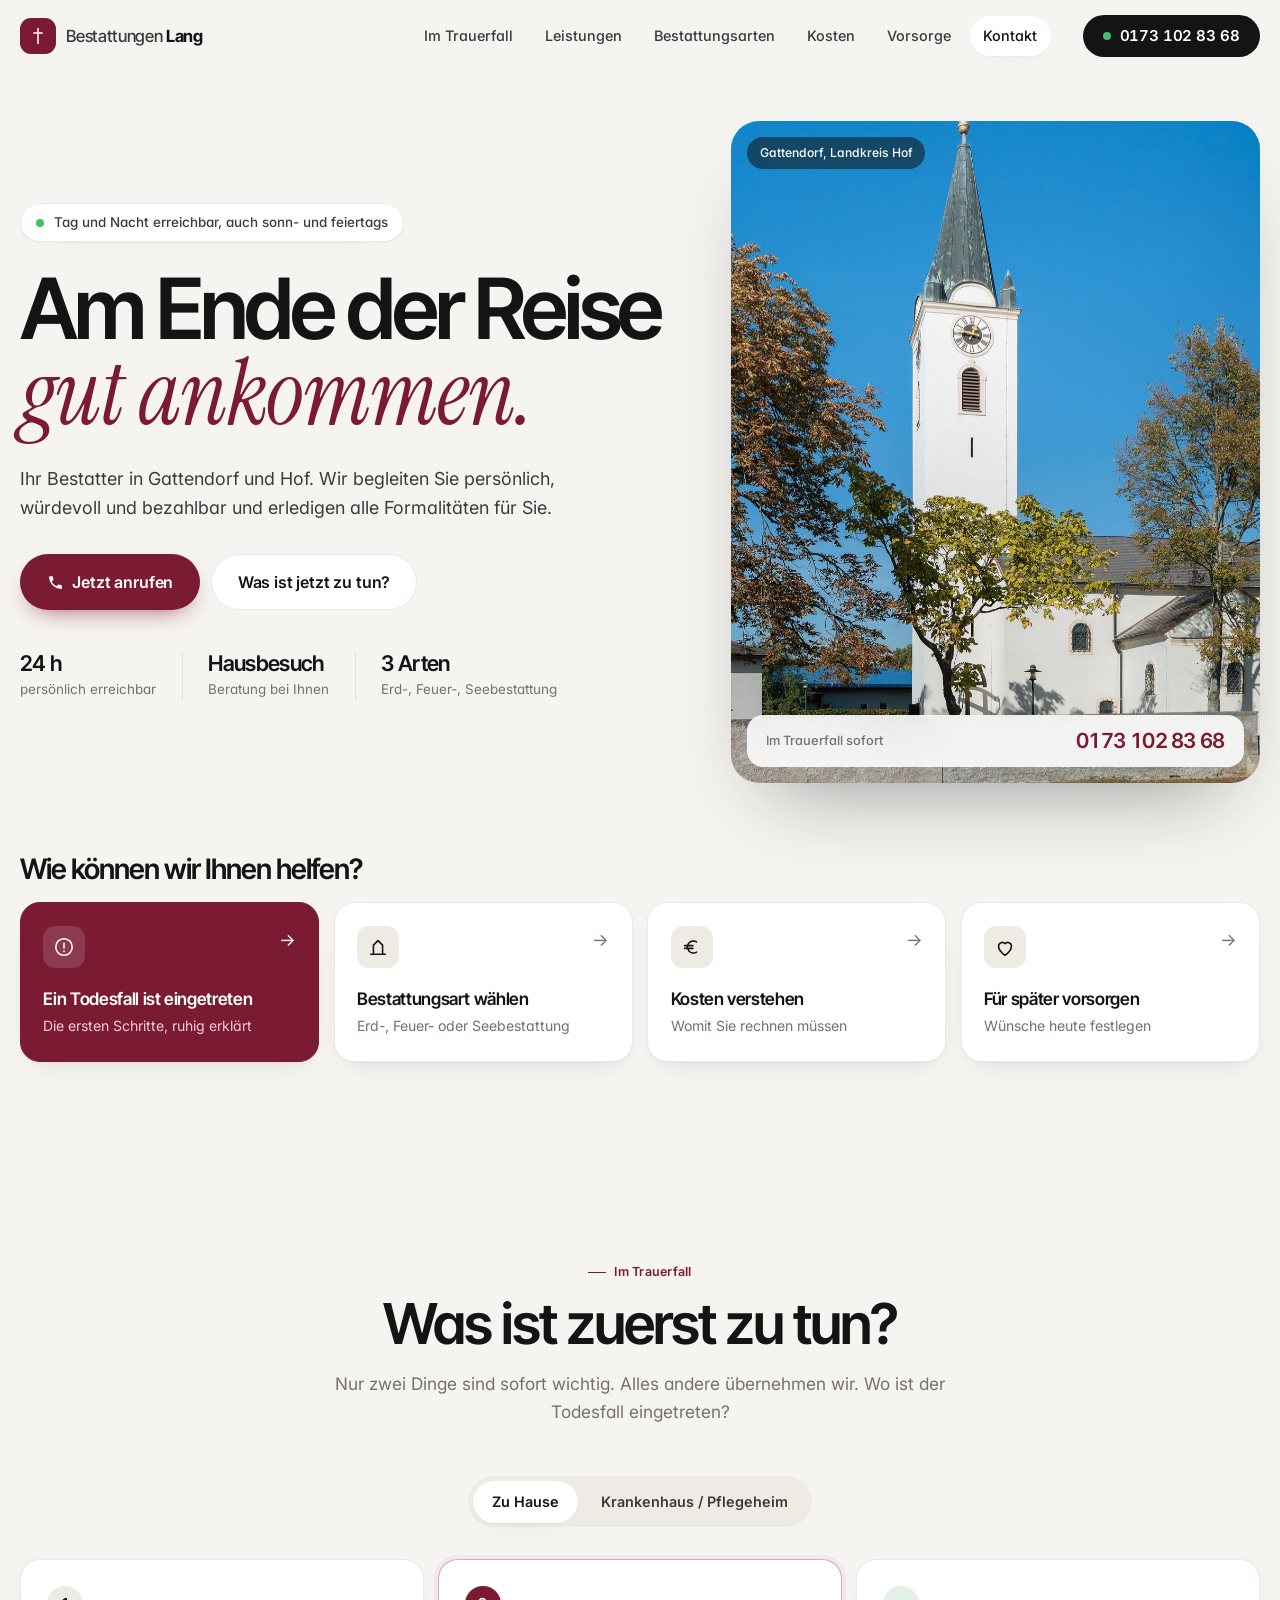
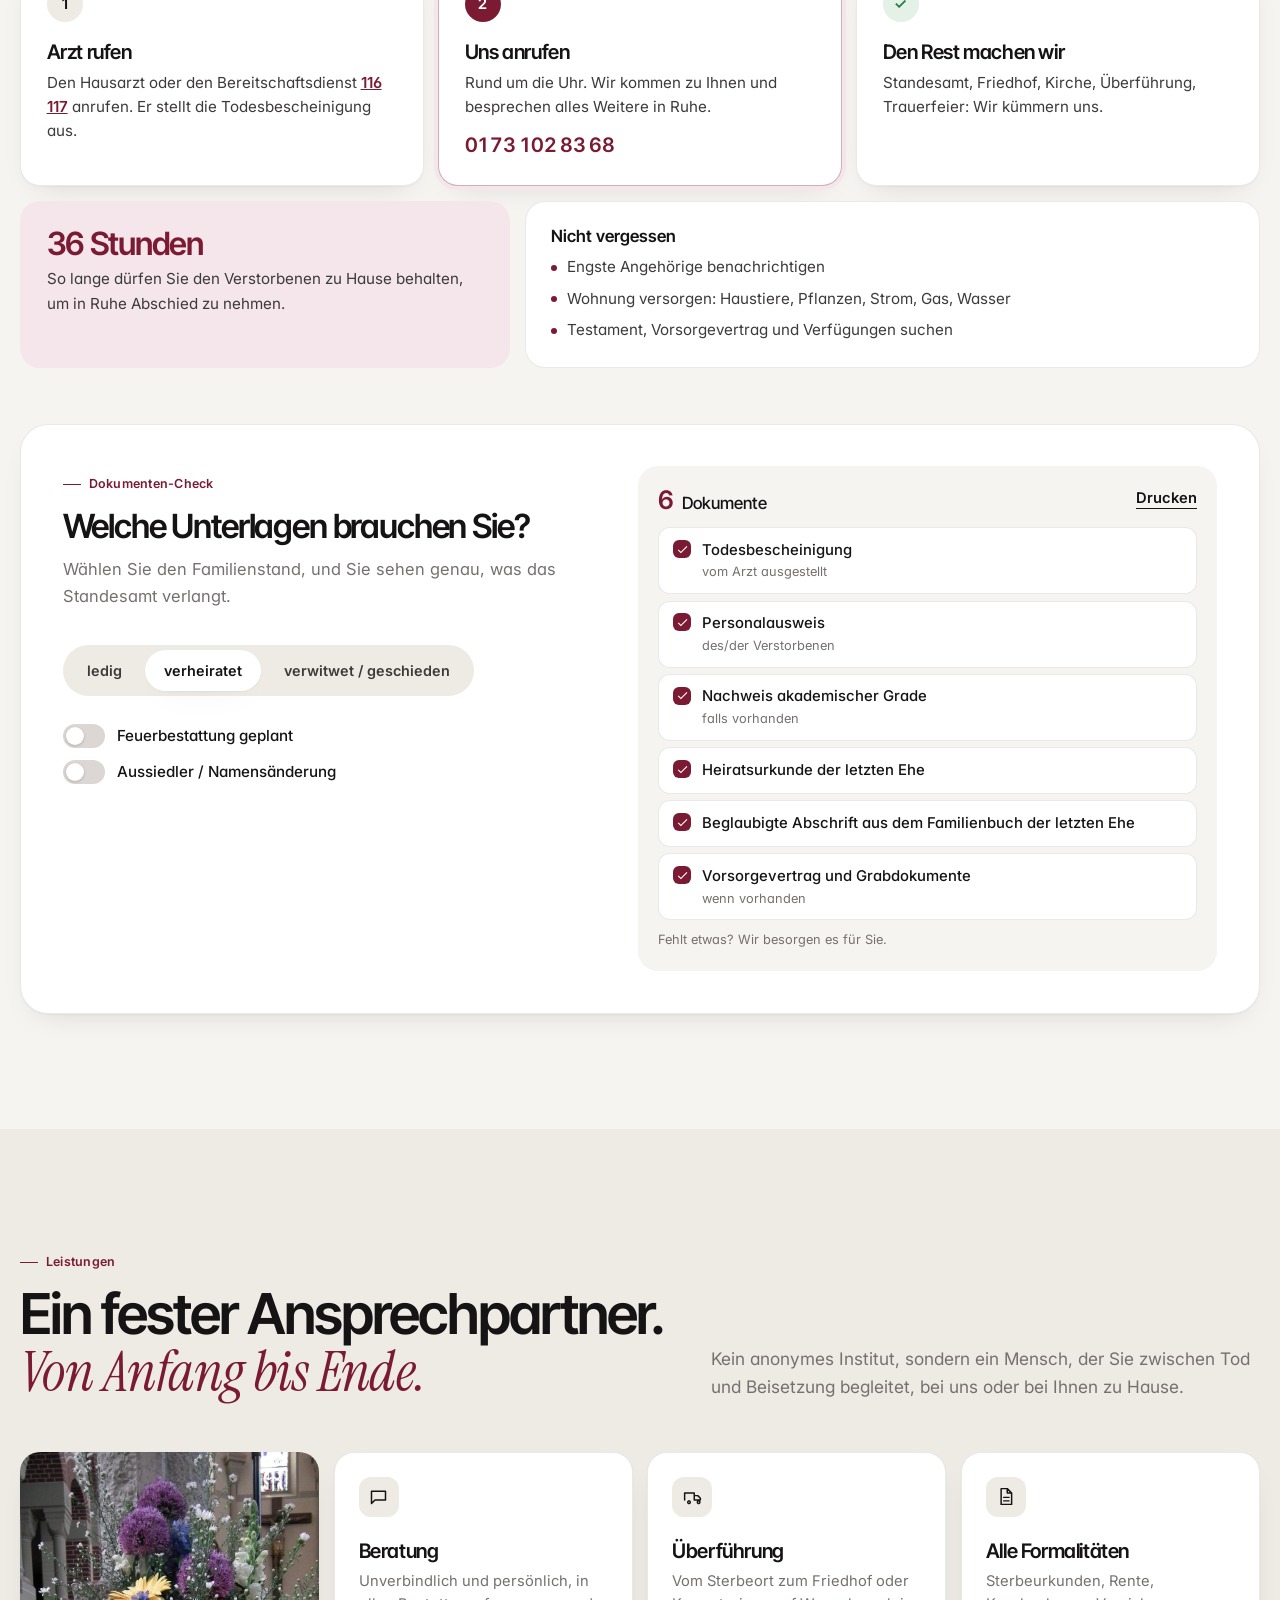
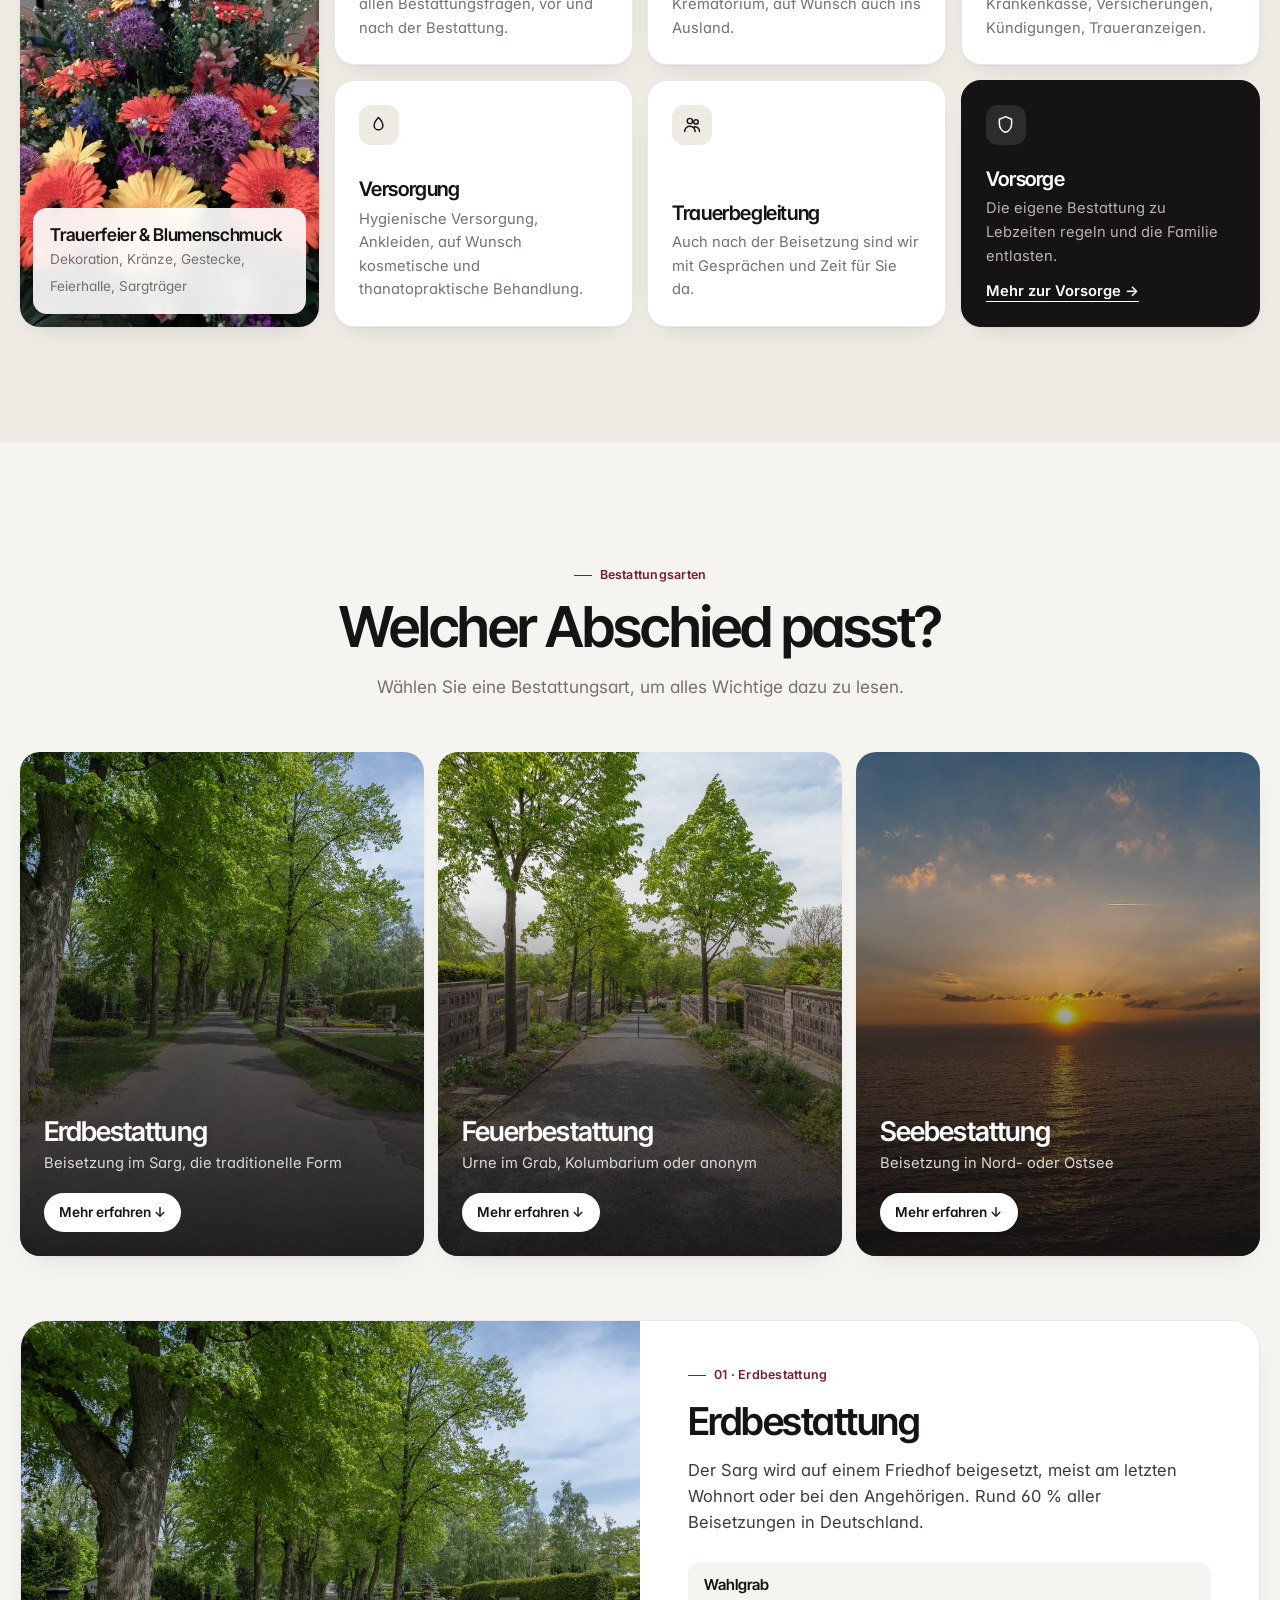
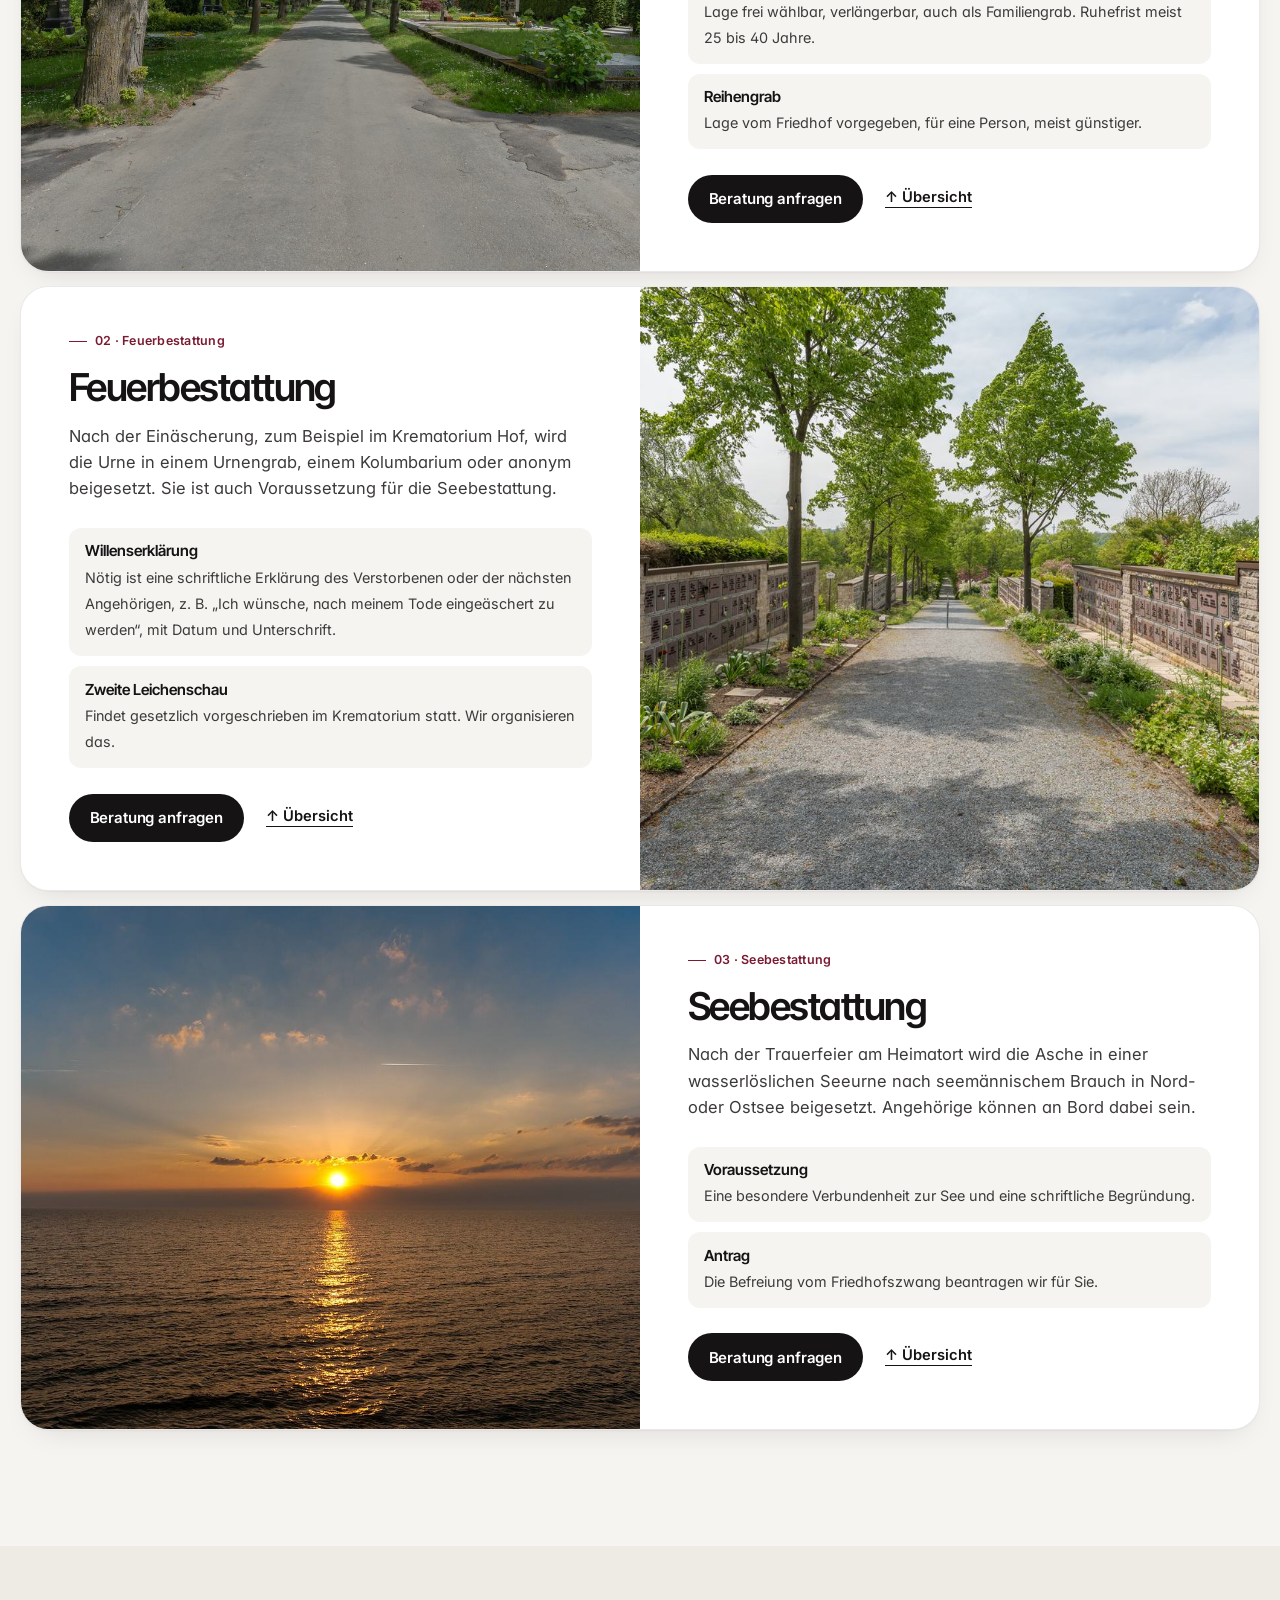
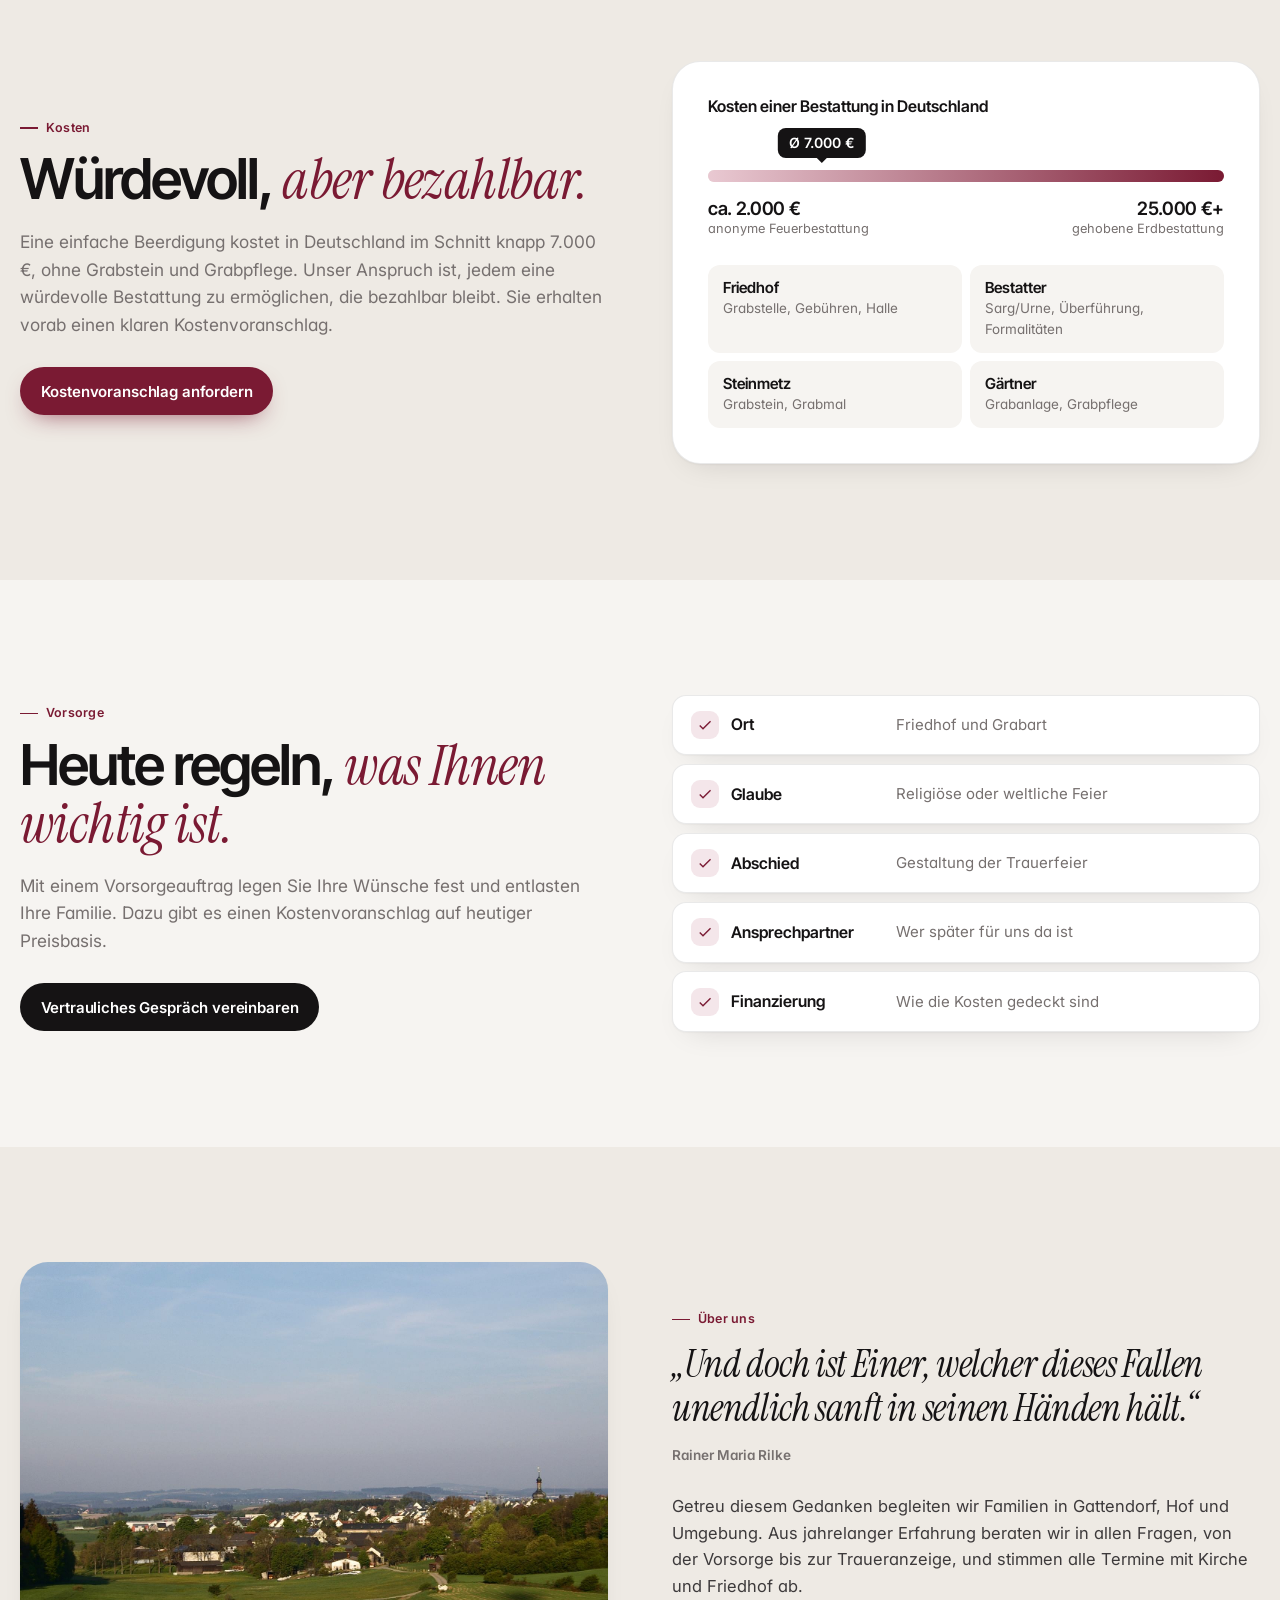
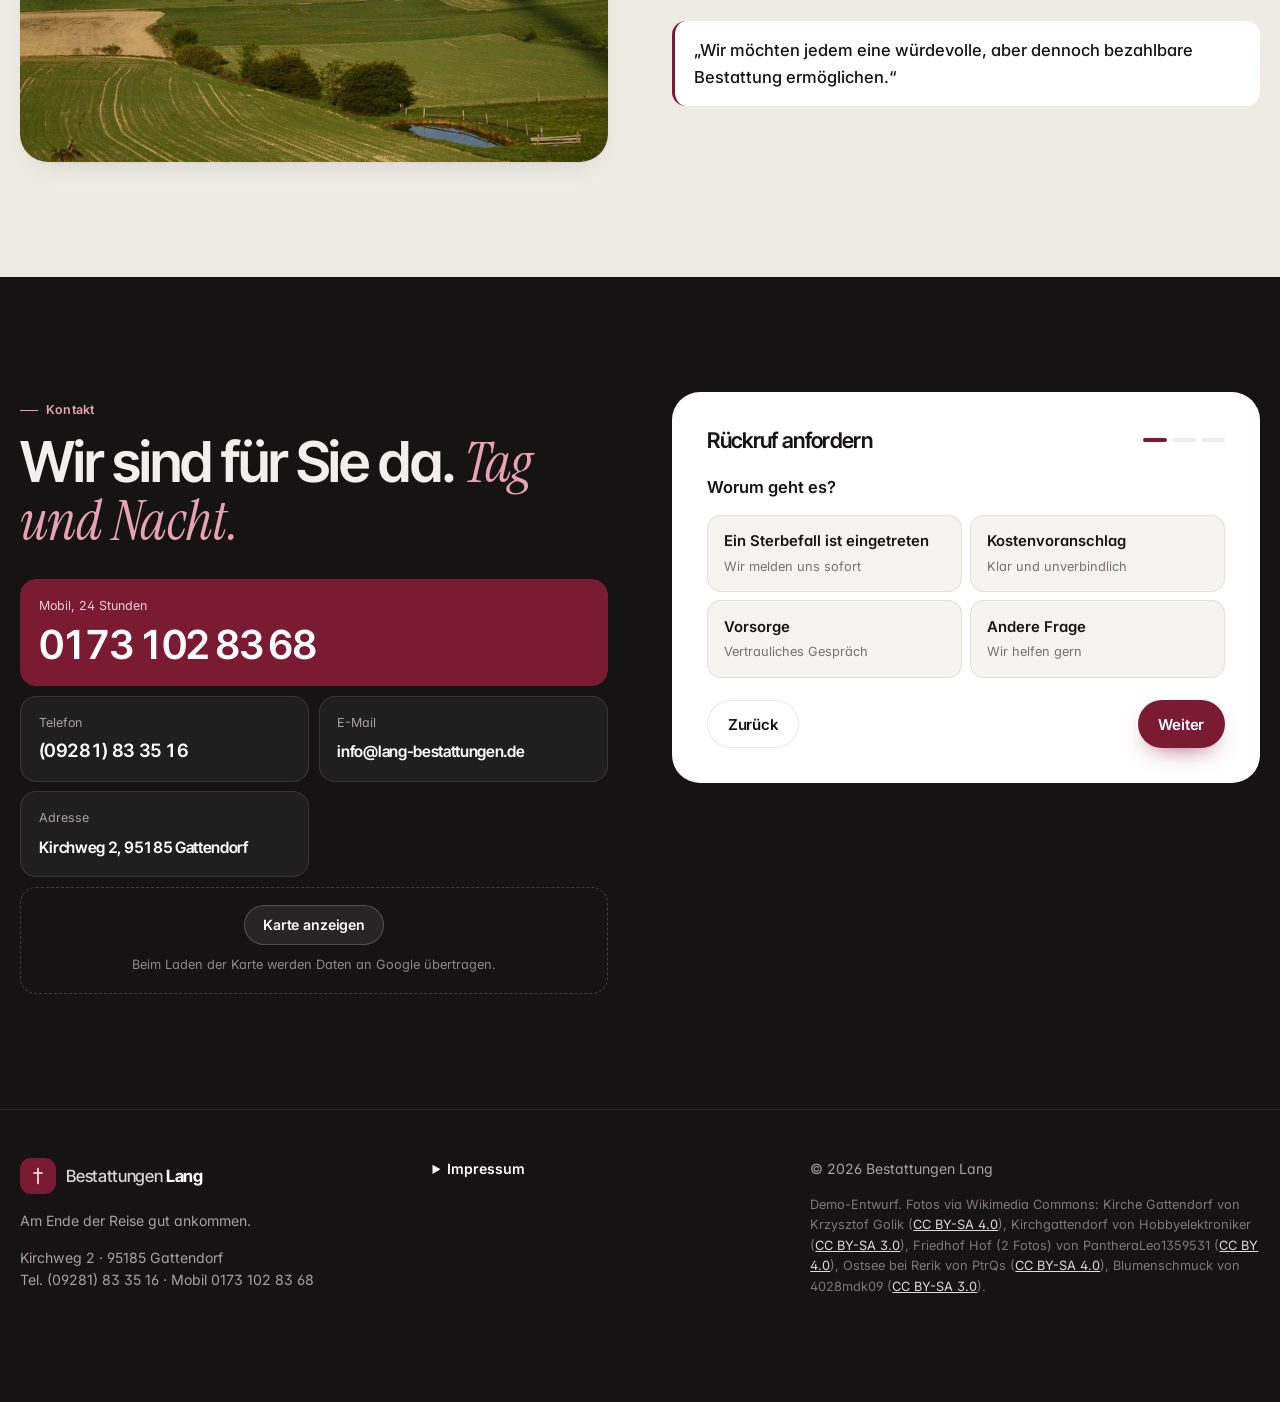
==== commit 3978cd4b: "Lang: modernes Redesign; beide: Bestattungsarten als klickbare Karten Co-Authored-By: Claude Opus 5." ====
--- a/lang-bestattungen/index.html
+++ b/lang-bestattungen/index.html
@@ -3,55 +3,44 @@
 <head>
 <meta charset="utf-8">
 <meta name="viewport" content="width=device-width, initial-scale=1">
-<title>Bestattungen Lang · Gattendorf bei Hof · Tag und Nacht erreichbar</title>
-<meta name="description" content="Bestattungen Lang in Gattendorf bei Hof: Erd-, Feuer- und Seebestattung, Vorsorge und Trauerbegleitung. Persönlich, würdevoll und bezahlbar. 365 Tage, 24 Stunden erreichbar: 0173 102 83 68.">
-<meta name="theme-color" content="#5e1624">
+<title>Bestattungen Lang · Gattendorf bei Hof · 24 h erreichbar</title>
+<meta name="description" content="Bestattungen Lang in Gattendorf bei Hof: Erd-, Feuer- und Seebestattung, Vorsorge und Trauerbegleitung. Persönlich, würdevoll und bezahlbar. Tag und Nacht erreichbar: 0173 102 83 68.">
+<meta name="theme-color" content="#f6f4f1">
 <meta property="og:title" content="Bestattungen Lang · Gattendorf">
 <meta property="og:description" content="Am Ende der Reise gut ankommen. Persönliche Begleitung im Trauerfall, Tag und Nacht.">
 <meta property="og:type" content="website">
 <meta property="og:url" content="https://get-flowly.github.io/demo-website/lang-bestattungen/">
-<meta property="og:image" content="https://get-flowly.github.io/demo-website/lang-bestattungen/assets/img/hero-sm.jpg">
+<meta property="og:image" content="https://get-flowly.github.io/demo-website/lang-bestattungen/assets/img/kirche-hero-sm.jpg">
 <link rel="icon" href="assets/favicon.svg" type="image/svg+xml">
 <link rel="preconnect" href="https://fonts.googleapis.com">
 <link rel="preconnect" href="https://fonts.gstatic.com" crossorigin>
-<link href="https://fonts.googleapis.com/css2?family=Fraunces:ital,opsz,wght@0,9..144,300..600;1,9..144,300..500&family=Dancing+Script:wght@500;600&family=Figtree:wght@400;500;600;700&display=swap" rel="stylesheet">
-<link rel="preload" as="image" href="assets/img/hero.jpg" media="(min-width: 761px)">
-<link rel="preload" as="image" href="assets/img/hero-sm.jpg" media="(max-width: 760px)">
-<link rel="stylesheet" href="assets/style.css?v=2">
+<link href="https://fonts.googleapis.com/css2?family=Inter+Tight:wght@400;500;600;700&family=Instrument+Serif:ital@0;1&family=Inter:wght@400;500;600&display=swap" rel="stylesheet">
+<link rel="preload" as="image" href="assets/img/kirche-hero.jpg">
+<link rel="stylesheet" href="assets/style.css?v=3">
 </head>
 <body>
 
 <a class="skip" href="#main">Zum Inhalt springen</a>
-
-<div class="topbar">
-  <div class="wrap topbar__in">
-    <span class="topbar__live"><i></i> 365 Tage im Jahr, 24 Stunden für Sie da</span>
-    <span class="topbar__nums">
-      <a href="tel:+499281833516">(09281) 83 35 16</a>
-      <a href="tel:+491731028368" class="topbar__mob">0173 102 83 68</a>
-    </span>
-  </div>
-</div>
 
 <header class="nav" id="nav">
   <div class="wrap nav__in">
     <a href="#top" class="brand" aria-label="Bestattungen Lang, zur Startseite">
-      <span class="brand__mark" aria-hidden="true"><svg viewBox="0 0 40 40"><path d="M20 4v32M11 13h18" stroke="currentColor" stroke-width="2.2" stroke-linecap="round"/></svg></span>
-      <span class="brand__txt"><span class="brand__small">Bestattungen</span><span class="brand__name">Lang</span></span>
+      <span class="brand__mark" aria-hidden="true"><svg viewBox="0 0 24 24"><path d="M12 3v18M7 8.5h10" stroke="currentColor" stroke-width="1.8" stroke-linecap="round"/></svg></span>
+      <span class="brand__txt">Bestattungen <b>Lang</b></span>
     </a>
     <nav class="nav__links" aria-label="Hauptnavigation">
-      <a href="#zuerst">Was ist zu tun?</a>
+      <a href="#zuerst">Im Trauerfall</a>
       <a href="#leistungen">Leistungen</a>
       <a href="#bestattungsarten">Bestattungsarten</a>
       <a href="#kosten">Kosten</a>
       <a href="#vorsorge">Vorsorge</a>
-      <a href="#ueber">Über uns</a>
+      <a href="#kontakt">Kontakt</a>
     </nav>
-    <a href="tel:+491731028368" class="btn btn--wine nav__cta"><svg viewBox="0 0 24 24" aria-hidden="true"><path d="M6.6 10.8a15.1 15.1 0 0 0 6.6 6.6l2.2-2.2a1 1 0 0 1 1-.25 11.4 11.4 0 0 0 3.6.57 1 1 0 0 1 1 1V20a1 1 0 0 1-1 1A17 17 0 0 1 3 4a1 1 0 0 1 1-1h3.5a1 1 0 0 1 1 1c0 1.25.2 2.45.57 3.6a1 1 0 0 1-.25 1z"/></svg>Jetzt anrufen</a>
+    <a href="tel:+491731028368" class="btn btn--dark nav__cta"><i class="live" aria-hidden="true"></i>0173 102 83 68</a>
     <button class="nav__burger" aria-label="Menü öffnen" aria-expanded="false" aria-controls="mnav"><span></span><span></span></button>
   </div>
   <nav class="mnav" id="mnav" aria-label="Mobile Navigation">
-    <a href="#zuerst">Was ist zu tun?</a>
+    <a href="#zuerst">Im Trauerfall</a>
     <a href="#leistungen">Leistungen</a>
     <a href="#bestattungsarten">Bestattungsarten</a>
     <a href="#kosten">Kosten</a>
@@ -65,30 +54,65 @@
 
 <!-- HERO -->
 <section class="hero" id="top">
-  <div class="hero__media" aria-hidden="true">
-    <picture>
-      <source media="(max-width: 760px)" srcset="assets/img/hero-sm.jpg">
-      <img src="assets/img/hero.jpg" alt="" fetchpriority="high">
-    </picture>
-  </div>
-  <div class="hero__veil" aria-hidden="true"></div>
   <div class="wrap hero__in">
-    <p class="eyebrow rise" style="--d:.1s">Bestattungen in Gattendorf, Hof und Umgebung</p>
-    <h1 class="hero__title">
-      <span class="rise" style="--d:.25s">Am Ende der Reise</span>
-      <span class="hero__script rise" style="--d:.5s">gut ankommen.</span>
-    </h1>
-    <p class="hero__lead rise" style="--d:.7s">Der Abschied von einem Menschen braucht einen würdigen Rahmen. Wir begleiten Sie persönlich, einfühlsam und bezahlbar und nehmen Ihnen die Formalitäten ab.</p>
-    <div class="hero__ctas rise" style="--d:.85s">
-      <a href="tel:+491731028368" class="btn btn--wine btn--lg"><svg viewBox="0 0 24 24" aria-hidden="true"><path d="M6.6 10.8a15.1 15.1 0 0 0 6.6 6.6l2.2-2.2a1 1 0 0 1 1-.25 11.4 11.4 0 0 0 3.6.57 1 1 0 0 1 1 1V20a1 1 0 0 1-1 1A17 17 0 0 1 3 4a1 1 0 0 1 1-1h3.5a1 1 0 0 1 1 1c0 1.25.2 2.45.57 3.6a1 1 0 0 1-.25 1z"/></svg>Im Trauerfall: 0173 102 83 68</a>
-      <a href="#zuerst" class="btn btn--glass btn--lg">Was ist jetzt zu tun?</a>
-    </div>
-  </div>
-  <div class="hero__chips wrap rise" style="--d:1s">
-    <span><b>24 h</b> erreichbar, auch sonn- und feiertags</span>
-    <span><b>Hausbesuch</b> Beratung gern bei Ihnen</span>
-    <span><b>Erd-, Feuer-, See</b>bestattung</span>
-    <span><b>Vorsorge</b> zu Lebzeiten regeln</span>
+    <div class="hero__text">
+      <p class="pill rise" style="--d:.05s"><i class="live" aria-hidden="true"></i>Tag und Nacht erreichbar, auch sonn- und feiertags</p>
+      <h1 class="rise" style="--d:.15s">Am Ende der Reise <em>gut ankommen.</em></h1>
+      <p class="hero__lead rise" style="--d:.3s">Ihr Bestatter in Gattendorf und Hof. Wir begleiten Sie persönlich, würdevoll und bezahlbar und erledigen alle Formalitäten für Sie.</p>
+      <div class="hero__ctas rise" style="--d:.45s">
+        <a href="tel:+491731028368" class="btn btn--accent btn--lg"><svg viewBox="0 0 24 24" aria-hidden="true"><path d="M6.6 10.8a15.1 15.1 0 0 0 6.6 6.6l2.2-2.2a1 1 0 0 1 1-.25 11.4 11.4 0 0 0 3.6.57 1 1 0 0 1 1 1V20a1 1 0 0 1-1 1A17 17 0 0 1 3 4a1 1 0 0 1 1-1h3.5a1 1 0 0 1 1 1c0 1.25.2 2.45.57 3.6a1 1 0 0 1-.25 1z"/></svg>Jetzt anrufen</a>
+        <a href="#zuerst" class="btn btn--ghost btn--lg">Was ist jetzt zu tun?</a>
+      </div>
+      <dl class="hero__facts rise" style="--d:.6s">
+        <div><dt>24 h</dt><dd>persönlich erreichbar</dd></div>
+        <div><dt>Hausbesuch</dt><dd>Beratung bei Ihnen</dd></div>
+        <div><dt>3 Arten</dt><dd>Erd-, Feuer-, Seebestattung</dd></div>
+      </dl>
+    </div>
+    <figure class="hero__media rise" style="--d:.2s">
+      <picture>
+        <source media="(max-width: 760px)" srcset="assets/img/kirche-hero-sm.jpg">
+        <img src="assets/img/kirche-hero.jpg" alt="Kirche zur Heiligen Dreifaltigkeit in Gattendorf" width="1000" height="1250" fetchpriority="high">
+      </picture>
+      <a href="tel:+491731028368" class="hero__float">
+        <span>Im Trauerfall sofort</span>
+        <strong>0173 102 83 68</strong>
+      </a>
+      <figcaption class="hero__place">Gattendorf, Landkreis Hof</figcaption>
+    </figure>
+  </div>
+</section>
+
+<!-- QUICK HELP -->
+<section class="quick" aria-labelledby="quickTitle">
+  <div class="wrap">
+    <h2 id="quickTitle" class="quick__title reveal">Wie können wir Ihnen helfen?</h2>
+    <div class="quick__grid">
+      <a href="#zuerst" class="qcard qcard--urgent reveal">
+        <span class="qcard__ic" aria-hidden="true"><svg viewBox="0 0 24 24"><path d="M12 8v5M12 16.5v.5" /><circle cx="12" cy="12" r="9"/></svg></span>
+        <b>Ein Todesfall ist eingetreten</b>
+        <span>Die ersten Schritte, ruhig erklärt</span>
+        <i class="qcard__arr" aria-hidden="true">→</i>
+      </a>
+      <a href="#bestattungsarten" class="qcard reveal" style="--d:.06s">
+        <span class="qcard__ic" aria-hidden="true"><svg viewBox="0 0 24 24"><path d="M4 20h16M7 20V10l5-5 5 5v10"/></svg></span>
+        <b>Bestattungsart wählen</b>
+        <span>Erd-, Feuer- oder Seebestattung</span>
+        <i class="qcard__arr" aria-hidden="true">→</i>
+      </a>
+      <a href="#kosten" class="qcard reveal" style="--d:.12s">
+        <span class="qcard__ic" aria-hidden="true"><svg viewBox="0 0 24 24"><path d="M17 6.5A6.5 6.5 0 1 0 17 17.5M4 10.5h9M4 13.5h9"/></svg></span>
+        <b>Kosten verstehen</b>
+        <span>Womit Sie rechnen müssen</span>
+        <i class="qcard__arr" aria-hidden="true">→</i>
+      </a>
+      <a href="#vorsorge" class="qcard reveal" style="--d:.18s">
+        <span class="qcard__ic" aria-hidden="true"><svg viewBox="0 0 24 24"><path d="M12 21s-7-4.4-7-10a4 4 0 0 1 7-2.6A4 4 0 0 1 19 11c0 5.6-7 10-7 10z"/></svg></span>
+        <b>Für später vorsorgen</b>
+        <span>Wünsche heute festlegen</span>
+        <i class="qcard__arr" aria-hidden="true">→</i>
+      </a>
+    </div>
   </div>
 </section>
 
@@ -96,139 +120,98 @@
 <section class="section" id="zuerst">
   <div class="wrap">
     <div class="head reveal">
-      <p class="eyebrow">Ein Mensch ist verstorben</p>
-      <h2>Was ist zuerst zu tun? <em>Zwei Schritte. Den Rest übernehmen wir.</em></h2>
-      <p class="head__lead">Der erste Moment ist oft von Schock und Trauer geprägt. Das ist normal. Sagen Sie uns, wo der Todesfall eingetreten ist:</p>
-    </div>
-
-    <div class="where reveal" role="tablist" aria-label="Ort des Todesfalls">
+      <p class="eyebrow">Im Trauerfall</p>
+      <h2>Was ist zuerst zu tun?</h2>
+      <p class="head__lead">Nur zwei Dinge sind sofort wichtig. Alles andere übernehmen wir. Wo ist der Todesfall eingetreten?</p>
+    </div>
+
+    <div class="seg seg--center reveal" role="tablist" aria-label="Ort des Todesfalls">
       <button role="tab" aria-selected="true" data-where="home">Zu Hause</button>
-      <button role="tab" aria-selected="false" data-where="clinic" tabindex="-1">Im Krankenhaus oder Pflegeheim</button>
-    </div>
-
-    <ol class="steps reveal" id="steps">
+      <button role="tab" aria-selected="false" data-where="clinic" tabindex="-1">Krankenhaus / Pflegeheim</button>
+    </div>
+
+    <ol class="steps reveal">
       <li class="step">
         <span class="step__n">1</span>
-        <div>
-          <h3>Todesbescheinigung</h3>
-          <p data-show="home">Rufen Sie zuerst einen Arzt, nach Möglichkeit den Hausarzt. Ist er nicht erreichbar, wenden Sie sich an den ärztlichen Bereitschaftsdienst <a href="tel:116117">116 117</a>. Der Arzt stellt die Todesbescheinigung aus.</p>
-          <p data-show="clinic" hidden>Darum kümmert sich die Verwaltung des Hauses automatisch. Sie müssen hier nichts veranlassen.</p>
-        </div>
+        <h3>Arzt rufen</h3>
+        <p data-show="home">Den Hausarzt oder den Bereitschaftsdienst <a href="tel:116117">116 117</a> anrufen. Er stellt die Todesbescheinigung aus.</p>
+        <p data-show="clinic" hidden>Die Todesbescheinigung stellt das Haus automatisch aus. Sie müssen nichts tun.</p>
       </li>
-      <li class="step step--accent">
+      <li class="step step--key">
         <span class="step__n">2</span>
-        <div>
-          <h3>Uns benachrichtigen</h3>
-          <p>Spätestens jetzt rufen Sie uns an, Tag und Nacht, auch an Sonn- und Feiertagen. Wir kommen zu Ihnen und besprechen alles Weitere in Ruhe.</p>
-          <a href="tel:+491731028368" class="step__call">0173 102 83 68</a>
-        </div>
+        <h3>Uns anrufen</h3>
+        <p>Rund um die Uhr. Wir kommen zu Ihnen und besprechen alles Weitere in Ruhe.</p>
+        <a href="tel:+491731028368" class="step__call">0173 102 83 68</a>
       </li>
-      <li class="step">
-        <span class="step__n">3</span>
-        <div>
-          <h3>Standesamt, Friedhof, Kirche</h3>
-          <p>Der Sterbefall muss spätestens am folgenden Werktag beim Standesamt angezeigt werden. Das übernehmen wir für Sie, ebenso alle Termine mit Friedhofsverwaltung und Kirche.</p>
-        </div>
+      <li class="step step--done">
+        <span class="step__n">✓</span>
+        <h3>Den Rest machen wir</h3>
+        <p>Standesamt, Friedhof, Kirche, Überführung, Trauerfeier: Wir kümmern uns.</p>
       </li>
     </ol>
 
-    <div class="facts">
-      <div class="fact reveal" data-show="home">
-        <strong><span class="count" data-to="36">36</span> Stunden</strong>
-        <p>So lange dürfen Sie den Verstorbenen zu Hause behalten, um in Ruhe Abschied zu nehmen, wenn Sie das möchten.</p>
-      </div>
-      <div class="fact reveal" data-show="clinic" hidden>
-        <strong>Nach Hause holen</strong>
-        <p>Auch nach einem Tod im Krankenhaus oder Altersheim kann der Verstorbene zum Abschiednehmen noch nach Hause gebracht werden.</p>
-      </div>
-      <div class="fact fact--list reveal">
-        <strong>Nicht vergessen</strong>
+    <div class="tips reveal">
+      <div class="tip tip--hi">
+        <p class="tip__big" data-show="home"><span class="count" data-to="36">36</span> Stunden</p>
+        <p data-show="home">So lange dürfen Sie den Verstorbenen zu Hause behalten, um in Ruhe Abschied zu nehmen.</p>
+        <p class="tip__big" data-show="clinic" hidden>Abschied zu Hause</p>
+        <p data-show="clinic" hidden>Auch nach einem Tod im Krankenhaus oder Heim kann der Verstorbene noch einmal nach Hause gebracht werden.</p>
+      </div>
+      <div class="tip">
+        <p class="tip__title">Nicht vergessen</p>
         <ul>
-          <li>Die engsten Angehörigen benachrichtigen</li>
-          <li>Wohnung versorgen: Haustiere, Pflanzen, ggf. Strom, Gas, Wasser</li>
-          <li>Testament, Vorsorgevertrag, Organspende- oder Feuerbestattungs-Erklärung suchen</li>
+          <li>Engste Angehörige benachrichtigen</li>
+          <li>Wohnung versorgen: Haustiere, Pflanzen, Strom, Gas, Wasser</li>
+          <li>Testament, Vorsorgevertrag und Verfügungen suchen</li>
         </ul>
       </div>
     </div>
 
-    <!-- DOKUMENTE FINDER -->
+    <!-- DOKUMENTE -->
     <div class="docs reveal" id="dokumente">
       <div class="docs__ask">
-        <h3>Welche Dokumente brauchen Sie?</h3>
-        <p>Zwei Angaben, und Sie sehen genau, was für das Standesamt nötig ist. Fehlt etwas, besorgen wir es gern für Sie.</p>
-        <fieldset class="seg">
-          <legend>Familienstand des Verstorbenen</legend>
+        <p class="eyebrow">Dokumenten-Check</p>
+        <h3>Welche Unterlagen brauchen Sie?</h3>
+        <p>Wählen Sie den Familienstand, und Sie sehen genau, was das Standesamt verlangt.</p>
+        <div class="seg seg--wrap" role="radiogroup" aria-label="Familienstand des Verstorbenen">
           <label><input type="radio" name="stand" value="ledig"><span>ledig</span></label>
           <label><input type="radio" name="stand" value="verheiratet" checked><span>verheiratet</span></label>
           <label><input type="radio" name="stand" value="verwitwet"><span>verwitwet / geschieden</span></label>
-        </fieldset>
-        <label class="switch"><input type="checkbox" id="feuer"><span class="switch__ui" aria-hidden="true"></span><span>Feuerbestattung geplant</span></label>
-        <label class="switch"><input type="checkbox" id="aussiedler"><span class="switch__ui" aria-hidden="true"></span><span>Aussiedler / Namensänderung</span></label>
+        </div>
+        <label class="switch"><input type="checkbox" id="feuer"><span class="switch__ui" aria-hidden="true"></span>Feuerbestattung geplant</label>
+        <label class="switch"><input type="checkbox" id="aussiedler"><span class="switch__ui" aria-hidden="true"></span>Aussiedler / Namensänderung</label>
       </div>
       <div class="docs__out">
-        <p class="docs__count"><span id="docN">0</span> Dokumente</p>
+        <div class="docs__head"><p><b id="docN">0</b> Dokumente</p><button class="link" id="docPrint" type="button">Drucken</button></div>
         <ul id="docList" aria-live="polite"></ul>
-        <button class="btn btn--line btn--sm" id="docPrint" type="button">Liste drucken</button>
+        <p class="fine">Fehlt etwas? Wir besorgen es für Sie.</p>
       </div>
     </div>
   </div>
 </section>
 
 <!-- LEISTUNGEN -->
-<section class="section section--rose" id="leistungen">
-  <div class="wrap split">
-    <div class="split__text">
-      <div class="head head--left reveal">
-        <p class="eyebrow">Unsere Leistungen</p>
-        <h2>Ein fester Ansprechpartner. <em>Kein anonymes Institut.</em></h2>
-        <p class="head__lead">Zwischen Tod und Beisetzung sind viele Fragen zu klären. Wir verstehen uns als persönlicher Berater und Helfer, in unserem Institut oder bei Ihnen zu Hause.</p>
-      </div>
-      <div class="acc" id="acc">
-        <details class="reveal" open>
-          <summary><span>01</span>Beratung in allen Bestattungsfragen</summary>
-          <p>Ihre Wünsche stehen im Vordergrund, ob unverbindliche Beratung, Vorsorgeplanung oder die Durchführung einer angemessenen Bestattung. Vor und nach der Bestattung sind wir mit unserer Erfahrung an Ihrer Seite.</p>
-        </details>
-        <details class="reveal">
-          <summary><span>02</span>Überführung</summary>
-          <p>Die Überführung erfolgt gesetzlich vorgeschrieben im Bestattungsfahrzeug, spätestens 36 Stunden nach Eintritt des Todes, vom Sterbeort zum Friedhof oder Krematorium, auf Wunsch auch ins Ausland.</p>
-        </details>
-        <details class="reveal">
-          <summary><span>03</span>Versorgung des Verstorbenen</summary>
-          <p>Hygienische Versorgung am Sterbeort, Ankleiden mit eigener Kleidung oder Sterbekleidung, auf Wunsch kosmetische Behandlung. Auch thanatopraktische Versorgung (Modern Embalming) ist möglich, etwa für Überführungen ins Ausland.</p>
-        </details>
-        <details class="reveal">
-          <summary><span>04</span>Organisation der Trauerfeier</summary>
-          <ul>
-            <li>Termine mit Friedhof, Pfarrer oder Trauerredner abstimmen</li>
-            <li>Dekoration und Beleuchtung der Feierhalle</li>
-            <li>Kränze und Blumen entgegennehmen und aufstellen</li>
-            <li>Kondolenzlisten und Übertragungsanlage betreuen</li>
-            <li>Abstimmung mit Vereinen, Beisetzung durch unsere Sargträger</li>
-          </ul>
-        </details>
-        <details class="reveal">
-          <summary><span>05</span>Erledigung aller Formalitäten</summary>
-          <ul>
-            <li>Dokumente aus Krankenhaus, Heim oder vom Arzt besorgen</li>
-            <li>Sterbeurkunden beim Standesamt beantragen</li>
-            <li>Rentenabmeldung, Krankenkasse, Versicherungen</li>
-            <li>Kündigung von Verträgen, Abos, Mitgliedschaften, Rundfunkbeitrag</li>
-            <li>Todesanzeigen und Trauerdrucksachen</li>
-          </ul>
-        </details>
-        <details class="reveal">
-          <summary><span>06</span>Trauerbegleitung der Hinterbliebenen</summary>
-          <p>Wir sind auch nach der Beisetzung für Sie da: mit Gesprächen, Zeit und Beistand, damit Sie die neue Lebenssituation Schritt für Schritt annehmen können.</p>
-        </details>
-        <details class="reveal">
-          <summary><span>07</span>Blumenschmuck &amp; Trauerdekoration</summary>
-          <p>Wir bestellen Sarg- und Urnenschmuck, Kränze und Gestecke und gestalten die Trauerdekoration im Sinne des Verstorbenen und der Angehörigen.</p>
-        </details>
-      </div>
-    </div>
-    <figure class="split__media reveal">
-      <img src="assets/img/blumen.jpg" alt="Farbenfroher Blumenschmuck mit Gerbera und Zierlauch in einer Kirche" loading="lazy" width="1000" height="1333">
-    </figure>
+<section class="section section--soft" id="leistungen">
+  <div class="wrap">
+    <div class="head head--split reveal">
+      <div>
+        <p class="eyebrow">Leistungen</p>
+        <h2>Ein fester Ansprechpartner. <em>Von Anfang bis Ende.</em></h2>
+      </div>
+      <p class="head__lead">Kein anonymes Institut, sondern ein Mensch, der Sie zwischen Tod und Beisetzung begleitet, bei uns oder bei Ihnen zu Hause.</p>
+    </div>
+    <div class="bento">
+      <article class="bcard bcard--img reveal">
+        <img src="assets/img/blumen.jpg" alt="Farbenfroher Blumenschmuck in einer Kirche" loading="lazy" width="1000" height="1333">
+        <div class="bcard__over"><b>Trauerfeier &amp; Blumenschmuck</b><span>Dekoration, Kränze, Gestecke, Feierhalle, Sargträger</span></div>
+      </article>
+      <article class="bcard reveal"><span class="bcard__ic" aria-hidden="true"><svg viewBox="0 0 24 24"><path d="M4 6h16v10H8l-4 4z"/></svg></span><h3>Beratung</h3><p>Unverbindlich und persönlich, in allen Bestattungsfragen, vor und nach der Bestattung.</p></article>
+      <article class="bcard reveal"><span class="bcard__ic" aria-hidden="true"><svg viewBox="0 0 24 24"><path d="M3 16V8h11v8M14 11h4l3 3v2h-7M6.5 18.5a1.5 1.5 0 1 0 0-.01M17.5 18.5a1.5 1.5 0 1 0 0-.01"/></svg></span><h3>Überführung</h3><p>Vom Sterbeort zum Friedhof oder Krematorium, auf Wunsch auch ins Ausland.</p></article>
+      <article class="bcard reveal"><span class="bcard__ic" aria-hidden="true"><svg viewBox="0 0 24 24"><path d="M7 3h7l5 5v13H7zM14 3v5h5M10 13h6M10 17h6"/></svg></span><h3>Alle Formalitäten</h3><p>Sterbeurkunden, Rente, Krankenkasse, Versicherungen, Kündigungen, Traueranzeigen.</p></article>
+      <article class="bcard reveal"><span class="bcard__ic" aria-hidden="true"><svg viewBox="0 0 24 24"><path d="M12 4c3 3 5 5.5 5 9a5 5 0 0 1-10 0c0-3.5 2-6 5-9z"/></svg></span><h3>Versorgung</h3><p>Hygienische Versorgung, Ankleiden, auf Wunsch kosmetische und thanatopraktische Behandlung.</p></article>
+      <article class="bcard reveal"><span class="bcard__ic" aria-hidden="true"><svg viewBox="0 0 24 24"><circle cx="9" cy="8" r="3"/><circle cx="16" cy="9" r="2.5"/><path d="M3 20c0-3.3 2.7-6 6-6s6 2.7 6 6M14 14.5c3 0 6 2 6 5.5"/></svg></span><h3>Trauerbegleitung</h3><p>Auch nach der Beisetzung sind wir mit Gesprächen und Zeit für Sie da.</p></article>
+      <article class="bcard bcard--dark reveal"><span class="bcard__ic" aria-hidden="true"><svg viewBox="0 0 24 24"><path d="M12 3l7 3v5c0 5-3.5 8.5-7 10-3.5-1.5-7-5-7-10V6z"/></svg></span><h3>Vorsorge</h3><p>Die eigene Bestattung zu Lebzeiten regeln und die Familie entlasten.</p><a href="#vorsorge" class="link link--light">Mehr zur Vorsorge →</a></article>
+    </div>
   </div>
 </section>
 
@@ -237,85 +220,90 @@
   <div class="wrap">
     <div class="head reveal">
       <p class="eyebrow">Bestattungsarten</p>
-      <h2>Ein Abschied, <em>der zum Menschen passt.</em></h2>
-      <p class="head__lead">Art und Ort der Bestattung richten sich nach dem Willen des Verstorbenen. Gab es keine Wünsche, entscheiden die Angehörigen. Wir helfen bei der Wahl.</p>
-    </div>
-
-    <div class="types" data-tabs>
-      <div class="types__list reveal" role="tablist" aria-label="Bestattungsarten">
-        <button role="tab" aria-selected="true" aria-controls="p-erd" id="t-erd"><b>Erdbestattung</b><small>Sarg im Grab, traditionell</small></button>
-        <button role="tab" aria-selected="false" aria-controls="p-feuer" id="t-feuer" tabindex="-1"><b>Feuerbestattung</b><small>Urne, auch anonym</small></button>
-        <button role="tab" aria-selected="false" aria-controls="p-see" id="t-see" tabindex="-1"><b>Seebestattung</b><small>Nord- und Ostsee</small></button>
-      </div>
-
-      <div class="types__panel" role="tabpanel" id="p-erd" aria-labelledby="t-erd">
-        <figure><img src="assets/img/allee.jpg" alt="Baumallee auf dem Friedhof Hof im Frühling" loading="lazy" width="1400" height="933"></figure>
-        <div class="types__text">
+      <h2>Welcher Abschied passt?</h2>
+      <p class="head__lead">Wählen Sie eine Bestattungsart, um alles Wichtige dazu zu lesen.</p>
+    </div>
+
+    <div class="types">
+      <a href="#erdbestattung" class="type reveal">
+        <img src="assets/img/allee.jpg" alt="" loading="lazy" width="1400" height="933">
+        <span class="type__body"><b>Erdbestattung</b><span>Beisetzung im Sarg, die traditionelle Form</span><i>Mehr erfahren ↓</i></span>
+      </a>
+      <a href="#feuerbestattung" class="type reveal" style="--d:.08s">
+        <img src="assets/img/urnen.jpg" alt="" loading="lazy" width="1400" height="810">
+        <span class="type__body"><b>Feuerbestattung</b><span>Urne im Grab, Kolumbarium oder anonym</span><i>Mehr erfahren ↓</i></span>
+      </a>
+      <a href="#seebestattung" class="type reveal" style="--d:.16s">
+        <img src="assets/img/meer.jpg" alt="" loading="lazy" width="1400" height="787">
+        <span class="type__body"><b>Seebestattung</b><span>Beisetzung in Nord- oder Ostsee</span><i>Mehr erfahren ↓</i></span>
+      </a>
+    </div>
+
+    <div class="details">
+      <article class="detail reveal" id="erdbestattung">
+        <figure><img src="assets/img/allee.jpg" alt="Baumallee auf dem Friedhof Hof" loading="lazy" width="1400" height="933"></figure>
+        <div class="detail__text">
+          <p class="eyebrow">01 · Erdbestattung</p>
           <h3>Erdbestattung</h3>
-          <p>Der Sarg wird auf einem Friedhof beigesetzt, meist am letzten Wohnort oder am Wohnort der Angehörigen. Die traditionelle Form in Mitteleuropa, rund 60 % aller Beisetzungen.</p>
-          <dl>
-            <div><dt>Erdwahlgrab</dt><dd>Lage frei wählbar, Nutzungsrecht verlängerbar, auch als Familiengrab, Ruhefrist meist 25 bis 40 Jahre.</dd></div>
-            <div><dt>Erdreihengrab</dt><dd>Lage vom Friedhof vorgegeben, für einen Verstorbenen, meist günstiger als ein Wahlgrab.</dd></div>
-          </dl>
-        </div>
-      </div>
-      <div class="types__panel" role="tabpanel" id="p-feuer" aria-labelledby="t-feuer" hidden>
+          <p>Der Sarg wird auf einem Friedhof beigesetzt, meist am letzten Wohnort oder bei den Angehörigen. Rund 60 % aller Beisetzungen in Deutschland.</p>
+          <div class="kv">
+            <div><b>Wahlgrab</b><span>Lage frei wählbar, verlängerbar, auch als Familiengrab. Ruhefrist meist 25 bis 40 Jahre.</span></div>
+            <div><b>Reihengrab</b><span>Lage vom Friedhof vorgegeben, für eine Person, meist günstiger.</span></div>
+          </div>
+          <div class="detail__cta"><a href="#kontakt" class="btn btn--dark" data-art="Erdbestattung">Beratung anfragen</a><a href="#bestattungsarten" class="link">↑ Übersicht</a></div>
+        </div>
+      </article>
+
+      <article class="detail detail--flip reveal" id="feuerbestattung">
         <figure><img src="assets/img/urnen.jpg" alt="Weg zwischen Urnenwänden auf dem Friedhof Hof" loading="lazy" width="1400" height="810"></figure>
-        <div class="types__text">
+        <div class="detail__text">
+          <p class="eyebrow">02 · Feuerbestattung</p>
           <h3>Feuerbestattung</h3>
-          <p>Nach der Einäscherung, zum Beispiel im Krematorium Hof, wird die Urne in einer Urnenwahl- oder Urnenreihenstelle, einem Kolumbarium oder anonym beigesetzt.</p>
-          <p class="note"><b>Wichtig:</b> Eine Feuerbestattung braucht eine schriftliche Willenserklärung des Verstorbenen oder der nächsten Angehörigen, zum Beispiel: „Ich wünsche, nach meinem Tode eingeäschert zu werden“, mit Datum und vollständiger Unterschrift. Im Krematorium findet zudem eine zweite Leichenschau statt.</p>
-        </div>
-      </div>
-      <div class="types__panel" role="tabpanel" id="p-see" aria-labelledby="t-see" hidden>
-        <figure><img src="assets/img/meer.jpg" alt="Sonnenuntergang über der Ostsee bei Rerik" loading="lazy" width="1400" height="787"></figure>
-        <div class="types__text">
+          <p>Nach der Einäscherung, zum Beispiel im Krematorium Hof, wird die Urne in einem Urnengrab, einem Kolumbarium oder anonym beigesetzt. Sie ist auch Voraussetzung für die Seebestattung.</p>
+          <div class="kv">
+            <div><b>Willenserklärung</b><span>Nötig ist eine schriftliche Erklärung des Verstorbenen oder der nächsten Angehörigen, z. B. „Ich wünsche, nach meinem Tode eingeäschert zu werden“, mit Datum und Unterschrift.</span></div>
+            <div><b>Zweite Leichenschau</b><span>Findet gesetzlich vorgeschrieben im Krematorium statt. Wir organisieren das.</span></div>
+          </div>
+          <div class="detail__cta"><a href="#kontakt" class="btn btn--dark" data-art="Feuerbestattung">Beratung anfragen</a><a href="#bestattungsarten" class="link">↑ Übersicht</a></div>
+        </div>
+      </article>
+
+      <article class="detail reveal" id="seebestattung">
+        <figure><img src="assets/img/meer.jpg" alt="Sonnenuntergang über der Ostsee" loading="lazy" width="1400" height="787"></figure>
+        <div class="detail__text">
+          <p class="eyebrow">03 · Seebestattung</p>
           <h3>Seebestattung</h3>
-          <p>Nach der Trauerfeier am Heimatort wird die Asche in einer wasserlöslichen Seeurne nach seemännischem Brauch in Nord- oder Ostsee beigesetzt, auf Wunsch auch in anderen Meeren. Angehörige können an Bord dabei sein.</p>
-          <p class="note"><b>Voraussetzung:</b> eine besondere Verbundenheit zur See und eine schriftliche Begründung. Den Antrag auf Befreiung vom Friedhofszwang stellen wir für Sie.</p>
-        </div>
-      </div>
-    </div>
-
-    <div class="compass reveal">
-      <div class="compass__head">
-        <h3>Checkliste zur Bestattungswahl</h3>
-        <p>Diese Fragen helfen, die passende Form zu finden. Klicken Sie an, was Sie bereits wissen.</p>
-      </div>
-      <ul class="compass__list">
-        <li><button type="button">Soll der Leichnam eingeäschert werden?</button></li>
-        <li><button type="button">Soll das Grab zugänglich sein oder anonym bleiben?</button></li>
-        <li><button type="button">Wie lange soll die Grabstätte erhalten bleiben?</button></li>
-        <li><button type="button">Ist eine Grabpflege möglich oder erwünscht?</button></li>
-        <li><button type="button">Gibt es eine besondere Verbundenheit, etwa zur See oder zur Natur?</button></li>
-        <li><button type="button">Welche Rolle spielen die Kosten?</button></li>
+          <p>Nach der Trauerfeier am Heimatort wird die Asche in einer wasserlöslichen Seeurne nach seemännischem Brauch in Nord- oder Ostsee beigesetzt. Angehörige können an Bord dabei sein.</p>
+          <div class="kv">
+            <div><b>Voraussetzung</b><span>Eine besondere Verbundenheit zur See und eine schriftliche Begründung.</span></div>
+            <div><b>Antrag</b><span>Die Befreiung vom Friedhofszwang beantragen wir für Sie.</span></div>
+          </div>
+          <div class="detail__cta"><a href="#kontakt" class="btn btn--dark" data-art="Seebestattung">Beratung anfragen</a><a href="#bestattungsarten" class="link">↑ Übersicht</a></div>
+        </div>
+      </article>
+    </div>
+  </div>
+</section>
+
+<!-- KOSTEN -->
+<section class="section section--soft" id="kosten">
+  <div class="wrap kosten">
+    <div class="reveal">
+      <p class="eyebrow">Kosten</p>
+      <h2>Würdevoll, <em>aber bezahlbar.</em></h2>
+      <p class="head__lead">Eine einfache Beerdigung kostet in Deutschland im Schnitt knapp 7.000 €, ohne Grabstein und Grabpflege. Unser Anspruch ist, jedem eine würdevolle Bestattung zu ermöglichen, die bezahlbar bleibt. Sie erhalten vorab einen klaren Kostenvoranschlag.</p>
+      <a href="#kontakt" class="btn btn--accent" data-pick="Kostenvoranschlag">Kostenvoranschlag anfordern</a>
+    </div>
+    <div class="range reveal" aria-label="Kostenspanne einer Bestattung in Deutschland">
+      <p class="range__label">Kosten einer Bestattung in Deutschland</p>
+      <div class="range__bar"><i></i><span class="range__avg" style="--p:22%">Ø 7.000 €</span></div>
+      <div class="range__ends"><span><b>ca. 2.000 €</b>anonyme Feuerbestattung</span><span><b>25.000 €+</b>gehobene Erdbestattung</span></div>
+      <ul class="parts">
+        <li><b>Friedhof</b>Grabstelle, Gebühren, Halle</li>
+        <li><b>Bestatter</b>Sarg/Urne, Überführung, Formalitäten</li>
+        <li><b>Steinmetz</b>Grabstein, Grabmal</li>
+        <li><b>Gärtner</b>Grabanlage, Grabpflege</li>
       </ul>
-      <p class="compass__done" id="compassDone">Offene Fragen besprechen wir gern mit Ihnen: <a href="tel:+491731028368">0173 102 83 68</a></p>
-    </div>
-  </div>
-</section>
-
-<!-- KOSTEN -->
-<section class="section section--wine" id="kosten">
-  <div class="wrap kosten">
-    <div class="kosten__text">
-      <p class="eyebrow reveal">Kosten</p>
-      <h2 class="reveal">Würdevoll, <em>aber bezahlbar.</em></h2>
-      <p class="reveal">Eine einfache Beerdigung kostet in Deutschland im Durchschnitt knapp 7.000 Euro, ohne Grabstein und Grabpflege. Die Spanne ist groß: von rund 2.000 Euro für eine schlichte anonyme Feuerbestattung bis 25.000 Euro und mehr.</p>
-      <p class="reveal">Unser Anspruch: jedem eine würdevolle Bestattung zu ermöglichen, die bezahlbar bleibt. Sie erhalten vorab einen klaren Kostenvoranschlag.</p>
-      <a href="#kontakt" class="btn btn--light reveal" data-pick="Kostenvoranschlag">Kostenvoranschlag anfordern</a>
-    </div>
-    <div class="range reveal" aria-label="Kostenspanne einer Bestattung in Deutschland">
-      <div class="range__bar"><i></i><span class="range__avg" style="--p:22%"><b>Ø 7.000 €</b></span></div>
-      <div class="range__ends"><span>ca. 2.000 €<small>anonyme Feuerbestattung</small></span><span>25.000 €+<small>gehobene Erdbestattung</small></span></div>
-      <h3>Woraus sich die Kosten zusammensetzen</h3>
-      <ul class="parts">
-        <li><b>Friedhof</b><span>Grabstelle, Gebühren, Trauerhalle</span></li>
-        <li><b>Bestatter</b><span>Sarg oder Urne, Überführung, Versorgung, Formalitäten</span></li>
-        <li><b>Steinmetz</b><span>Grabstein oder Grabmal</span></li>
-        <li><b>Friedhofsgärtner</b><span>Grabanlage und Grabpflege</span></li>
-      </ul>
-      <p class="fine">Durchschnittswerte für Deutschland. Ihre tatsächlichen Kosten hängen von Bestattungsart, Ort, Grabart und Leistungsumfang ab.</p>
     </div>
   </div>
 </section>
@@ -324,58 +312,53 @@
 <section class="section" id="vorsorge">
   <div class="wrap vorsorge">
     <div class="reveal">
-      <p class="eyebrow">Vorsorgeberatung</p>
-      <h2>Zu Lebzeiten regeln, <em>was Ihnen wichtig ist.</em></h2>
-      <p class="head__lead">Mit einem Vorsorgeauftrag legen Sie schon heute fest, wie Ihre Bestattung einmal aussehen soll. Das entlastet Ihre Familie und gibt besonders Alleinstehenden die Sicherheit, dass ihre Wünsche erfüllt werden. Dazu erstellen wir einen Kostenvoranschlag auf heutiger Preisbasis.</p>
-      <a href="#kontakt" class="btn btn--wine" data-pick="Vorsorge">Vertrauliches Gespräch vereinbaren</a>
-    </div>
-    <ol class="vlist">
-      <li class="reveal"><b>Ort</b>Auf welchem Friedhof und in welchem Grab</li>
-      <li class="reveal"><b>Glaube</b>Nach welcher religiösen oder weltanschaulichen Zugehörigkeit</li>
-      <li class="reveal"><b>Abschied</b>Wie die Trauerfeier gestaltet werden soll</li>
-      <li class="reveal"><b>Ansprechpartner</b>Welche Person später für uns da ist</li>
-      <li class="reveal"><b>Finanzierung</b>Wie die Kosten gedeckt werden können</li>
-    </ol>
+      <p class="eyebrow">Vorsorge</p>
+      <h2>Heute regeln, <em>was Ihnen wichtig ist.</em></h2>
+      <p class="head__lead">Mit einem Vorsorgeauftrag legen Sie Ihre Wünsche fest und entlasten Ihre Familie. Dazu gibt es einen Kostenvoranschlag auf heutiger Preisbasis.</p>
+      <a href="#kontakt" class="btn btn--dark" data-pick="Vorsorge">Vertrauliches Gespräch vereinbaren</a>
+    </div>
+    <ul class="checks reveal">
+      <li><b>Ort</b>Friedhof und Grabart</li>
+      <li><b>Glaube</b>Religiöse oder weltliche Feier</li>
+      <li><b>Abschied</b>Gestaltung der Trauerfeier</li>
+      <li><b>Ansprechpartner</b>Wer später für uns da ist</li>
+      <li><b>Finanzierung</b>Wie die Kosten gedeckt sind</li>
+    </ul>
   </div>
 </section>
 
 <!-- ÜBER UNS -->
-<section class="section section--ivory" id="ueber">
+<section class="section section--soft" id="ueber">
   <div class="wrap about">
     <figure class="about__img reveal">
-      <img src="assets/img/kirche.jpg" alt="Kirche zur Heiligen Dreifaltigkeit in Gattendorf" loading="lazy" width="900" height="1389">
-      <figcaption>Zu Hause in Gattendorf</figcaption>
+      <img src="assets/img/hero.jpg" alt="Blick auf Kirchgattendorf und die Landschaft im Landkreis Hof" loading="lazy" width="2000" height="1333">
     </figure>
     <div class="about__text">
-      <blockquote class="rilke reveal">
+      <p class="eyebrow reveal">Über uns</p>
+      <blockquote class="quote reveal">
         <p>„Und doch ist Einer, welcher dieses Fallen unendlich sanft in seinen Händen hält.“</p>
         <cite>Rainer Maria Rilke</cite>
       </blockquote>
-      <p class="eyebrow reveal">Über uns</p>
-      <h2 class="reveal">Fürsorgliches Geleit <em>im Trauerfall.</em></h2>
-      <p class="reveal">Getreu diesem Gedanken begleiten wir Menschen, die einen lieben Angehörigen verloren haben. Aus jahrelanger Erfahrung im Bestattungswesen sind wir Ihr Berater in allen Fragen, von der Vorsorge bis zur Traueranzeige. Im Mittelpunkt stehen immer die Wünsche des Verstorbenen und seiner Familie.</p>
-      <p class="reveal">Wir erledigen sämtliche Formalitäten, ob der Todesfall in der Wohnung, im Krankenhaus oder im Altersheim eingetreten ist, und stimmen alle Termine mit Kirche und Friedhofsverwaltung ab.</p>
-      <p class="about__motto reveal">„Wir haben es uns zur Aufgabe gemacht, jedem eine würdevolle, aber dennoch bezahlbare Bestattung zu ermöglichen.“</p>
+      <p class="reveal">Getreu diesem Gedanken begleiten wir Familien in Gattendorf, Hof und Umgebung. Aus jahrelanger Erfahrung beraten wir in allen Fragen, von der Vorsorge bis zur Traueranzeige, und stimmen alle Termine mit Kirche und Friedhof ab.</p>
+      <p class="about__motto reveal">„Wir möchten jedem eine würdevolle, aber dennoch bezahlbare Bestattung ermöglichen.“</p>
     </div>
   </div>
 </section>
 
 <!-- KONTAKT -->
-<section class="section section--wine contact" id="kontakt">
+<section class="section section--dark contact" id="kontakt">
   <div class="wrap contact__in">
     <div class="contact__info">
       <p class="eyebrow reveal">Kontakt</p>
       <h2 class="reveal">Wir sind für Sie da. <em>Tag und Nacht.</em></h2>
-      <div class="calls reveal">
-        <a href="tel:+491731028368" class="bigcall"><span>Mobil · 24 Stunden</span><strong>0173 102 83 68</strong></a>
-        <a href="tel:+499281833516" class="bigcall bigcall--sub"><span>Telefon</span><strong>(09281) 83 35 16</strong></a>
-      </div>
-      <ul class="clist reveal">
-        <li><span>E-Mail</span><a href="mailto:info@lang-bestattungen.de">info@lang-bestattungen.de</a></li>
-        <li><span>Adresse</span><address>Kirchweg 2<br>95185 Gattendorf</address></li>
-      </ul>
+      <div class="ccards reveal">
+        <a href="tel:+491731028368" class="ccard ccard--main"><span>Mobil, 24 Stunden</span><strong>0173 102 83 68</strong></a>
+        <a href="tel:+499281833516" class="ccard"><span>Telefon</span><strong>(09281) 83 35 16</strong></a>
+        <a href="mailto:info@lang-bestattungen.de" class="ccard"><span>E-Mail</span><strong class="sm">info@lang-bestattungen.de</strong></a>
+        <div class="ccard"><span>Adresse</span><strong class="sm">Kirchweg 2, 95185 Gattendorf</strong></div>
+      </div>
       <div class="map reveal" id="map">
-        <button class="btn btn--light btn--sm" id="mapBtn" type="button">Karte anzeigen</button>
+        <button class="btn btn--ghost-light btn--sm" id="mapBtn" type="button">Karte anzeigen</button>
         <p class="fine">Beim Laden der Karte werden Daten an Google übertragen.</p>
       </div>
     </div>
@@ -390,8 +373,8 @@
         <div class="choices">
           <label class="choice"><input type="radio" name="anliegen" value="Ein Sterbefall ist eingetreten"><span><b>Ein Sterbefall ist eingetreten</b><small>Wir melden uns sofort</small></span></label>
           <label class="choice"><input type="radio" name="anliegen" value="Kostenvoranschlag"><span><b>Kostenvoranschlag</b><small>Klar und unverbindlich</small></span></label>
-          <label class="choice"><input type="radio" name="anliegen" value="Vorsorge"><span><b>Vorsorge zu Lebzeiten</b><small>Vertrauliches Gespräch</small></span></label>
-          <label class="choice"><input type="radio" name="anliegen" value="Allgemeine Frage"><span><b>Eine andere Frage</b><small>Wir helfen gern</small></span></label>
+          <label class="choice"><input type="radio" name="anliegen" value="Vorsorge"><span><b>Vorsorge</b><small>Vertrauliches Gespräch</small></span></label>
+          <label class="choice"><input type="radio" name="anliegen" value="Allgemeine Frage"><span><b>Andere Frage</b><small>Wir helfen gern</small></span></label>
         </div>
         <p class="werr" hidden>Bitte wählen Sie eine Option.</p>
       </fieldset>
@@ -403,11 +386,11 @@
           <label class="choice"><input type="radio" name="art" value="Seebestattung"><span><b>Seebestattung</b></span></label>
           <label class="choice"><input type="radio" name="art" value="Noch unklar"><span><b>Noch unklar</b></span></label>
         </div>
-        <label class="field"><span>Ihre Nachricht <small>(optional)</small></span><textarea name="nachricht" rows="3" placeholder="z. B. Friedhof, Wunsch zur Trauerfeier, wann Sie erreichbar sind …"></textarea></label>
+        <label class="field"><span>Nachricht <small>(optional)</small></span><textarea name="nachricht" rows="3" placeholder="z. B. Friedhof, Wünsche, wann Sie erreichbar sind"></textarea></label>
       </fieldset>
       <fieldset class="wstep" data-step="3">
         <legend>Wie erreichen wir Sie?</legend>
-        <label class="field"><span>Ihr Name</span><input name="name" autocomplete="name" required></label>
+        <label class="field"><span>Name</span><input name="name" autocomplete="name" required></label>
         <label class="field"><span>Telefon</span><input name="telefon" type="tel" autocomplete="tel" required></label>
         <label class="field"><span>E-Mail <small>(optional)</small></span><input name="email" type="email" autocomplete="email"></label>
         <p class="werr" hidden>Bitte Name und Telefonnummer angeben.</p>
@@ -418,8 +401,8 @@
         <p>Senden Sie die vorbereitete Nachricht ab, wir melden uns umgehend. Eilt es? <a href="tel:+491731028368">0173 102 83 68</a></p>
       </div>
       <div class="wizard__nav">
-        <button type="button" class="btn btn--line" id="wBack" hidden>Zurück</button>
-        <button type="button" class="btn btn--wine" id="wNext">Weiter</button>
+        <button type="button" class="btn btn--ghost" id="wBack" hidden>Zurück</button>
+        <button type="button" class="btn btn--accent" id="wNext">Weiter</button>
       </div>
     </form>
   </div>
@@ -430,17 +413,17 @@
 <footer class="foot">
   <div class="wrap foot__in">
     <div>
-      <p class="brand brand--foot"><span class="brand__small">Bestattungen</span><span class="brand__name">Lang</span></p>
-      <p class="foot__slogan">Am Ende der Reise gut ankommen.</p>
+      <p class="brand brand--foot"><span class="brand__mark" aria-hidden="true"><svg viewBox="0 0 24 24"><path d="M12 3v18M7 8.5h10" stroke="currentColor" stroke-width="1.8" stroke-linecap="round"/></svg></span><span class="brand__txt">Bestattungen <b>Lang</b></span></p>
+      <p>Am Ende der Reise gut ankommen.</p>
       <p>Kirchweg 2 · 95185 Gattendorf<br>Tel. (09281) 83 35 16 · Mobil 0173 102 83 68</p>
     </div>
     <details class="foot__legal">
       <summary>Impressum</summary>
       <p><b>Angaben gemäß § 5 DDG</b><br>Bestattungen Lang<br>Inh.: Stefan Burdzik<br>Kirchweg 2, 95185 Gattendorf<br>Telefon: 0173 1028368<br>E-Mail: info@lang-bestattungen.de<br>Steuernummer: 223/208/60923</p>
     </details>
-    <div class="foot__meta">
+    <div>
       <p>© 2026 Bestattungen Lang</p>
-      <p class="fine">Demo-Entwurf. Fotos via Wikimedia Commons: Kirchgattendorf von Hobbyelektroniker (<a href="https://creativecommons.org/licenses/by-sa/3.0" rel="noopener">CC BY-SA 3.0</a>), Kirche Gattendorf von Krzysztof Golik (<a href="https://creativecommons.org/licenses/by-sa/4.0" rel="noopener">CC BY-SA 4.0</a>), Friedhof Hof (2 Fotos) von PantheraLeo1359531 (<a href="https://creativecommons.org/licenses/by/4.0" rel="noopener">CC BY 4.0</a>), Ostsee bei Rerik von PtrQs (<a href="https://creativecommons.org/licenses/by-sa/4.0" rel="noopener">CC BY-SA 4.0</a>), Blumenschmuck von 4028mdk09 (<a href="https://creativecommons.org/licenses/by-sa/3.0" rel="noopener">CC BY-SA 3.0</a>).</p>
+      <p class="fine">Demo-Entwurf. Fotos via Wikimedia Commons: Kirche Gattendorf von Krzysztof Golik (<a href="https://creativecommons.org/licenses/by-sa/4.0" rel="noopener">CC BY-SA 4.0</a>), Kirchgattendorf von Hobbyelektroniker (<a href="https://creativecommons.org/licenses/by-sa/3.0" rel="noopener">CC BY-SA 3.0</a>), Friedhof Hof (2 Fotos) von PantheraLeo1359531 (<a href="https://creativecommons.org/licenses/by/4.0" rel="noopener">CC BY 4.0</a>), Ostsee bei Rerik von PtrQs (<a href="https://creativecommons.org/licenses/by-sa/4.0" rel="noopener">CC BY-SA 4.0</a>), Blumenschmuck von 4028mdk09 (<a href="https://creativecommons.org/licenses/by-sa/3.0" rel="noopener">CC BY-SA 3.0</a>).</p>
     </div>
   </div>
 </footer>
@@ -450,6 +433,6 @@
   <a href="#kontakt" class="callbar__alt">Rückruf</a>
 </div>
 
-<script src="assets/app.js?v=2" defer></script>
+<script src="assets/app.js?v=3" defer></script>
 </body>
 </html>
--- a/lang-bestattungen/assets/style.css
+++ b/lang-bestattungen/assets/style.css
@@ -1,83 +1,76 @@
 :root{
-  --ivory:#fbf8f4;
-  --ivory-2:#f4eee6;
-  --rose-bg:#f7ecee;
-  --ink:#2a2022;
-  --ink-2:#4d4044;
-  --mute:#7d6e72;
-  --wine:#6e1a2b;
-  --wine-2:#8d2338;
-  --wine-dk:#4a0f1c;
-  --rose:#c7376b;
-  --sun:#f2a541;
-  --sage:#5f7a5b;
-  --line:rgba(42,32,34,.12);
-  --line-lt:rgba(255,255,255,.18);
-  --serif:"Fraunces",Georgia,serif;
-  --script:"Dancing Script",cursive;
-  --sans:"Figtree",system-ui,-apple-system,Segoe UI,sans-serif;
-  --r:16px;
+  --bg:#f6f4f1;
+  --soft:#eeeae4;
+  --card:#ffffff;
+  --ink:#151314;
+  --ink-2:#3d3a3b;
+  --mute:#76706f;
+  --line:rgba(21,19,20,.09);
+  --accent:#7a1a33;
+  --accent-2:#951f3f;
+  --accent-soft:#f4e6ea;
+  --dark:#151314;
+  --display:"Inter Tight",system-ui,sans-serif;
+  --serif:"Instrument Serif",Georgia,serif;
+  --sans:"Inter",system-ui,-apple-system,Segoe UI,sans-serif;
+  --r:20px;
+  --r-sm:14px;
   --ease:cubic-bezier(.2,.7,.2,1);
+  --shadow:0 1px 2px rgba(21,19,20,.04),0 12px 32px -18px rgba(21,19,20,.18);
 }
 *,*::before,*::after{box-sizing:border-box}
-html{scroll-behavior:smooth;scroll-padding-top:90px;-webkit-text-size-adjust:100%}
-body{margin:0;background:var(--ivory);color:var(--ink);font:400 17px/1.65 var(--sans);-webkit-font-smoothing:antialiased;overflow-x:hidden}
+html{scroll-behavior:smooth;scroll-padding-top:84px;-webkit-text-size-adjust:100%}
+body{margin:0;background:var(--bg);color:var(--ink);font:400 16.5px/1.6 var(--sans);-webkit-font-smoothing:antialiased;overflow-x:hidden;font-feature-settings:"cv11","ss01"}
 img{display:block;max-width:100%;height:auto}
 a{color:inherit}
-h1,h2,h3,h4{font-family:var(--serif);font-weight:400;line-height:1.08;margin:0;letter-spacing:-.015em;font-variation-settings:"opsz" 96}
-h2{font-size:clamp(2.1rem,4.4vw,3.5rem)}
-h2 em{font-style:italic;color:var(--wine-2);font-weight:300}
-h3{font-size:1.45rem;font-variation-settings:"opsz" 36}
+h1,h2,h3{font-family:var(--display);font-weight:600;letter-spacing:-.035em;line-height:1.02;margin:0}
+h1 em,h2 em{font-family:var(--serif);font-style:italic;font-weight:400;letter-spacing:-.01em;color:var(--accent)}
+h2{font-size:clamp(2.1rem,4.4vw,3.6rem)}
+h3{font-size:1.25rem;letter-spacing:-.02em;line-height:1.2}
 p{margin:0 0 1em}
-.wrap{width:min(1200px,100% - 40px);margin-inline:auto}
-.skip{position:absolute;left:-999px;top:8px;background:var(--wine);color:#fff;padding:8px 14px;border-radius:8px;z-index:100}
+.wrap{width:min(1240px,100% - 40px);margin-inline:auto}
+.skip{position:absolute;left:-999px;top:8px;background:var(--ink);color:#fff;padding:8px 14px;border-radius:8px;z-index:100}
 .skip:focus{left:8px}
-:focus-visible{outline:2px solid var(--rose);outline-offset:3px}
-.eyebrow{font:700 .74rem/1.2 var(--sans);letter-spacing:.2em;text-transform:uppercase;color:var(--rose);margin:0 0 1.1rem}
+:focus-visible{outline:2px solid var(--accent);outline-offset:3px}
+.eyebrow{font:600 .78rem/1 var(--sans);letter-spacing:.02em;color:var(--accent);margin:0 0 1rem;display:inline-flex;align-items:center;gap:.5rem}
+.eyebrow::before{content:"";width:18px;height:1.5px;background:currentColor}
 .fine{font-size:.8rem;color:var(--mute);margin:.6rem 0 0}
+.live{display:inline-block;width:8px;height:8px;border-radius:50%;background:#3fbf6a;box-shadow:0 0 0 0 rgba(63,191,106,.6);animation:pulse 2s infinite;flex:none}
+@keyframes pulse{70%{box-shadow:0 0 0 8px rgba(63,191,106,0)}100%{box-shadow:0 0 0 0 rgba(63,191,106,0)}}
+.link{background:none;border:0;padding:0;font:600 .92rem/1 var(--sans);color:var(--ink);text-decoration:none;cursor:pointer;border-bottom:1.5px solid currentColor;padding-bottom:2px}
+.link:hover{color:var(--accent)}
+.link--light{color:#fff}
 
 /* buttons */
-.btn{--h:50px;display:inline-flex;align-items:center;justify-content:center;gap:.6em;min-height:var(--h);padding:0 1.4em;border-radius:999px;font:600 .95rem/1 var(--sans);text-decoration:none;border:1.5px solid transparent;cursor:pointer;transition:transform .25s var(--ease),box-shadow .25s var(--ease),background .25s,color .25s,border-color .25s;white-space:nowrap}
-.btn svg{width:18px;height:18px;fill:currentColor;flex:none}
-.btn--lg{--h:58px;font-size:1.02rem;padding:0 1.7em}
-.btn--sm{--h:42px;font-size:.88rem}
-.btn--wine{background:var(--wine);color:#fff;box-shadow:0 12px 28px -12px rgba(110,26,43,.7)}
-.btn--wine:hover{background:var(--wine-2);transform:translateY(-2px);box-shadow:0 18px 36px -14px rgba(110,26,43,.8)}
-.btn--glass{background:rgba(255,255,255,.7);color:var(--ink);border-color:rgba(255,255,255,.9);backdrop-filter:blur(8px)}
-.btn--glass:hover{background:#fff;transform:translateY(-2px)}
-.btn--line{background:transparent;color:inherit;border-color:currentColor}
-.btn--line:hover{background:var(--ink);color:#fff;border-color:var(--ink)}
-.btn--light{background:#fff;color:var(--wine)}
-.btn--light:hover{background:var(--ivory-2);transform:translateY(-2px)}
+.btn{--h:48px;display:inline-flex;align-items:center;justify-content:center;gap:.55em;min-height:var(--h);padding:0 1.3em;border-radius:999px;font:600 .94rem/1 var(--sans);letter-spacing:-.01em;text-decoration:none;border:1px solid transparent;cursor:pointer;transition:transform .2s var(--ease),background .2s,color .2s,border-color .2s,box-shadow .2s;white-space:nowrap}
+.btn svg{width:17px;height:17px;fill:currentColor;flex:none}
+.btn--lg{--h:56px;font-size:1rem;padding:0 1.6em}
+.btn--sm{--h:40px;font-size:.88rem}
+.btn--accent{background:var(--accent);color:#fff;box-shadow:0 10px 24px -12px rgba(122,26,51,.8)}
+.btn--accent:hover{background:var(--accent-2);transform:translateY(-1px)}
+.btn--dark{background:var(--ink);color:#fff}
+.btn--dark:hover{background:#2d2a2b;transform:translateY(-1px)}
+.btn--ghost{background:var(--card);color:var(--ink);border-color:var(--line)}
+.btn--ghost:hover{border-color:var(--ink)}
+.btn--ghost-light{background:rgba(255,255,255,.08);color:#fff;border-color:rgba(255,255,255,.2)}
+.btn--ghost-light:hover{background:rgba(255,255,255,.16)}
 .btn:active{transform:scale(.98)}
 
-/* topbar */
-.topbar{background:var(--wine-dk);color:#f1dfe2;font-size:.84rem}
-.topbar__in{display:flex;justify-content:space-between;align-items:center;gap:1rem;min-height:38px}
-.topbar__live{display:flex;align-items:center;gap:.6em}
-.topbar__live i{width:8px;height:8px;border-radius:50%;background:#7ddc7d;animation:pulse 2s infinite}
-@keyframes pulse{0%{box-shadow:0 0 0 0 rgba(125,220,125,.7)}70%{box-shadow:0 0 0 9px rgba(125,220,125,0)}100%{box-shadow:0 0 0 0 rgba(125,220,125,0)}}
-.topbar__nums{display:flex;gap:1.4rem}
-.topbar__nums a{text-decoration:none;font-weight:600}
-.topbar__mob{color:#ffd0dc}
-
 /* nav */
-.nav{position:sticky;top:0;z-index:50;background:rgba(251,248,244,.82);backdrop-filter:blur(14px) saturate(1.3);-webkit-backdrop-filter:blur(14px) saturate(1.3);border-bottom:1px solid transparent;transition:border-color .3s,background .3s}
-.nav.is-solid{border-color:var(--line);background:rgba(251,248,244,.95)}
-.nav__in{display:flex;align-items:center;gap:2rem;min-height:76px}
-.brand{display:flex;align-items:center;gap:.75rem;text-decoration:none;margin:0}
-.brand__mark{width:40px;height:40px;border-radius:50%;display:grid;place-items:center;background:var(--wine);color:#fff}
-.brand__mark svg{width:22px;height:22px}
-.brand__txt{display:flex;flex-direction:column;line-height:1}
-.brand__small{font:600 .62rem/1 var(--sans);letter-spacing:.3em;text-transform:uppercase;color:var(--mute)}
-.brand__name{font:400 1.9rem/1 var(--serif);font-style:italic;color:var(--wine);margin-top:.1em}
-.nav__links{display:flex;gap:1.6rem;margin-left:auto}
-.nav__links a{text-decoration:none;font-size:.92rem;color:var(--ink-2);position:relative;padding:.4em 0}
-.nav__links a::after{content:"";position:absolute;left:0;right:0;bottom:0;height:1.5px;background:var(--rose);transform:scaleX(0);transform-origin:left;transition:transform .3s var(--ease)}
-.nav__links a:hover{color:var(--ink)}
-.nav__links a:hover::after,.nav__links a.is-active::after{transform:scaleX(1)}
-.nav__cta{--h:44px}
-.nav__burger{display:none;width:44px;height:44px;border:1px solid var(--line);border-radius:50%;background:#fff;cursor:pointer;position:relative}
+.nav{position:sticky;top:0;z-index:50;background:rgba(246,244,241,.8);backdrop-filter:blur(16px) saturate(1.4);-webkit-backdrop-filter:blur(16px) saturate(1.4);border-bottom:1px solid transparent;transition:border-color .3s}
+.nav.is-solid{border-color:var(--line)}
+.nav__in{display:flex;align-items:center;gap:2rem;min-height:72px}
+.brand{display:flex;align-items:center;gap:.65rem;text-decoration:none;margin:0}
+.brand__mark{width:36px;height:36px;border-radius:11px;display:grid;place-items:center;background:var(--accent);color:#fff}
+.brand__mark svg{width:20px;height:20px}
+.brand__txt{font:500 1.05rem/1 var(--display);letter-spacing:-.02em;color:var(--ink-2)}
+.brand__txt b{font-weight:700;color:var(--ink)}
+.nav__links{display:flex;gap:.3rem;margin-left:auto}
+.nav__links a{text-decoration:none;font-size:.9rem;font-weight:500;color:var(--ink-2);padding:.55rem .85rem;border-radius:999px;transition:background .2s,color .2s}
+.nav__links a:hover{background:rgba(21,19,20,.05);color:var(--ink)}
+.nav__links a.is-active{background:var(--card);color:var(--ink);box-shadow:var(--shadow)}
+.nav__cta{--h:42px;font-variant-numeric:tabular-nums}
+.nav__burger{display:none;width:44px;height:44px;border:1px solid var(--line);border-radius:12px;background:var(--card);cursor:pointer;position:relative}
 .nav__burger span{position:absolute;left:13px;right:13px;height:1.5px;background:var(--ink);transition:transform .3s var(--ease)}
 .nav__burger span:first-child{top:18px}.nav__burger span:last-child{top:25px}
 .nav__burger[aria-expanded="true"] span:first-child{transform:translateY(3.5px) rotate(45deg)}
@@ -85,300 +78,320 @@
 .mnav{display:none}
 
 /* hero */
-.hero{position:relative;min-height:calc(100svh - 114px);display:flex;flex-direction:column;justify-content:center;overflow:hidden;isolation:isolate;padding-bottom:7rem}
-.hero__media{position:absolute;inset:0;z-index:-2}
-.hero__media img{width:100%;height:100%;object-fit:cover;object-position:50% 60%;animation:kenburns 24s ease-out forwards;transform-origin:70% 40%}
-@keyframes kenburns{from{transform:scale(1.12)}to{transform:scale(1)}}
-.hero__veil{position:absolute;inset:0;z-index:-1;background:
-  linear-gradient(90deg,rgba(251,248,244,.92) 0%,rgba(251,248,244,.75) 38%,rgba(251,248,244,0) 70%),
-  linear-gradient(180deg,rgba(251,248,244,.4) 0%,rgba(251,248,244,0) 40%,rgba(42,32,34,.15) 100%)}
-.hero__in{padding:4rem 0 2rem}
-.hero__title{font-size:clamp(3rem,7.6vw,6.4rem);line-height:1;letter-spacing:-.025em;font-weight:350;font-variation-settings:"opsz" 144;max-width:12ch}
-.hero__title span{display:block}
-.hero__script{font-family:var(--script);font-weight:600;color:var(--wine);font-size:1.08em;letter-spacing:0;line-height:1.05;margin-top:.05em}
-.hero__lead{max-width:36rem;font-size:clamp(1.05rem,1.5vw,1.2rem);color:var(--ink-2);margin:1.6rem 0 2.2rem}
-.hero__ctas{display:flex;flex-wrap:wrap;gap:.8rem}
-.hero__chips{position:absolute;left:0;right:0;bottom:1.6rem;display:flex;flex-wrap:wrap;gap:.6rem}
-.hero__chips span{background:rgba(255,255,255,.82);backdrop-filter:blur(10px);border:1px solid rgba(255,255,255,.9);border-radius:999px;padding:.55rem 1rem;font-size:.84rem;color:var(--ink-2);box-shadow:0 8px 24px -16px rgba(42,32,34,.5)}
-.hero__chips b{color:var(--wine);font-weight:700}
-
-.rise{opacity:0;transform:translateY(26px);animation:rise 1.1s var(--ease) forwards;animation-delay:var(--d,0s)}
+.hero{padding:clamp(1.5rem,4vw,3rem) 0 clamp(3rem,6vw,4.5rem)}
+.hero__in{display:grid;grid-template-columns:1.1fr .9fr;gap:clamp(2rem,5vw,4.5rem);align-items:center}
+.pill{display:inline-flex;align-items:center;gap:.6rem;background:var(--card);border:1px solid var(--line);border-radius:999px;padding:.5rem .95rem;font-size:.84rem;font-weight:500;color:var(--ink-2);margin-bottom:1.6rem;box-shadow:var(--shadow)}
+.hero h1{font-size:clamp(3rem,6.6vw,5.8rem);letter-spacing:-.05em;line-height:.95}
+.hero h1 em{display:block;font-size:1.08em;line-height:1}
+.hero__lead{font-size:clamp(1.05rem,1.4vw,1.2rem);color:var(--ink-2);max-width:34rem;margin:1.6rem 0 2rem}
+.hero__ctas{display:flex;flex-wrap:wrap;gap:.7rem}
+.hero__facts{display:grid;grid-template-columns:repeat(3,auto);justify-content:start;gap:0;margin:2.6rem 0 0;padding:0}
+.hero__facts div{padding:0 1.6rem;border-left:1px solid var(--line)}
+.hero__facts div:first-child{padding-left:0;border:0}
+.hero__facts dt{font:600 1.35rem/1.1 var(--display);letter-spacing:-.03em}
+.hero__facts dd{margin:.2rem 0 0;font-size:.84rem;color:var(--mute)}
+.hero__media{margin:0;position:relative;border-radius:28px;overflow:hidden;aspect-ratio:4/5;box-shadow:0 40px 80px -40px rgba(21,19,20,.45)}
+.hero__media img{width:100%;height:100%;object-fit:cover;animation:zoom 20s ease-out forwards}
+@keyframes zoom{from{transform:scale(1.08)}to{transform:scale(1)}}
+.hero__float{position:absolute;left:1rem;right:1rem;bottom:1rem;display:flex;justify-content:space-between;align-items:center;gap:1rem;background:rgba(255,255,255,.88);backdrop-filter:blur(14px);-webkit-backdrop-filter:blur(14px);border-radius:16px;padding:.95rem 1.2rem;text-decoration:none;transition:transform .25s var(--ease)}
+.hero__float:hover{transform:translateY(-3px)}
+.hero__float span{font-size:.8rem;color:var(--mute);font-weight:500}
+.hero__float strong{font:600 1.3rem/1 var(--display);letter-spacing:-.02em;color:var(--accent);font-variant-numeric:tabular-nums}
+.hero__place{position:absolute;top:1rem;left:1rem;background:rgba(21,19,20,.55);color:#fff;backdrop-filter:blur(8px);border-radius:999px;padding:.4rem .8rem;font-size:.76rem;font-weight:500}
+
+.rise{opacity:0;transform:translateY(20px);animation:rise .9s var(--ease) forwards;animation-delay:var(--d,0s)}
 @keyframes rise{to{opacity:1;transform:none}}
-.reveal{opacity:0;transform:translateY(32px);transition:opacity .95s var(--ease),transform .95s var(--ease);transition-delay:var(--d,0s)}
+.reveal{opacity:0;transform:translateY(24px);transition:opacity .8s var(--ease),transform .8s var(--ease);transition-delay:var(--d,0s)}
 .reveal.is-in{opacity:1;transform:none}
 
+/* quick help */
+.quick{padding:0 0 clamp(3rem,6vw,5rem)}
+.quick__title{font-size:clamp(1.4rem,2.2vw,1.8rem);margin-bottom:1.2rem}
+.quick__grid{display:grid;grid-template-columns:repeat(4,1fr);gap:.9rem}
+.qcard{position:relative;display:flex;flex-direction:column;gap:.35rem;background:var(--card);border:1px solid var(--line);border-radius:var(--r);padding:1.4rem 1.4rem 1.5rem;text-decoration:none;box-shadow:var(--shadow);transition:transform .3s var(--ease),border-color .3s,box-shadow .3s}
+.qcard:hover{transform:translateY(-4px);border-color:rgba(122,26,51,.35);box-shadow:0 24px 40px -24px rgba(21,19,20,.35)}
+.qcard b{font:600 1.08rem/1.25 var(--display);letter-spacing:-.02em;margin-top:.9rem}
+.qcard>span:not(.qcard__ic){font-size:.88rem;color:var(--mute)}
+.qcard__ic{width:42px;height:42px;border-radius:12px;display:grid;place-items:center;background:var(--soft);color:var(--ink)}
+.qcard__ic svg{width:22px;height:22px;fill:none;stroke:currentColor;stroke-width:1.7;stroke-linecap:round;stroke-linejoin:round}
+.qcard__arr{position:absolute;top:1.4rem;right:1.4rem;font-style:normal;font-size:1.1rem;color:var(--mute);transition:transform .3s var(--ease),color .3s}
+.qcard:hover .qcard__arr{transform:translateX(4px);color:var(--accent)}
+.qcard--urgent{background:var(--accent);border-color:var(--accent);color:#fff}
+.qcard--urgent>span:not(.qcard__ic){color:#f1cfd8}
+.qcard--urgent .qcard__ic{background:rgba(255,255,255,.14);color:#fff}
+.qcard--urgent .qcard__arr{color:#fff}
+
 /* sections */
-.section{padding:clamp(5rem,10vw,8rem) 0;position:relative}
-.section--rose{background:var(--rose-bg)}
-.section--ivory{background:var(--ivory-2)}
-.section--wine{background:var(--wine-dk);color:#f6e9eb;overflow:hidden}
-.section--wine h2 em{color:#ffb3c5}
-.section--wine .eyebrow{color:#ff9fb7}
-.section--wine .fine{color:#c9a9b0}
-.head{text-align:center;max-width:46rem;margin:0 auto clamp(2.5rem,5vw,3.8rem)}
-.head--left{text-align:left;margin-left:0}
-.head__lead{color:var(--mute);font-size:1.08rem;margin:1.2rem auto 0}
-
-/* where toggle + steps */
-.where{display:flex;justify-content:center;gap:.4rem;background:#fff;border:1px solid var(--line);border-radius:999px;padding:.35rem;width:max-content;max-width:100%;margin:0 auto 2.4rem}
-.where button{font:600 .92rem/1.2 var(--sans);border:0;background:none;color:var(--ink-2);padding:.8rem 1.3rem;border-radius:999px;cursor:pointer;transition:background .25s,color .25s}
-.where button[aria-selected="true"]{background:var(--wine);color:#fff}
-.steps{list-style:none;padding:0;margin:0;display:grid;grid-template-columns:repeat(3,1fr);gap:1.2rem}
-.step{display:flex;gap:1.1rem;background:#fff;border:1px solid var(--line);border-radius:var(--r);padding:1.6rem;transition:transform .35s var(--ease),box-shadow .35s var(--ease)}
-.step:hover{transform:translateY(-4px);box-shadow:0 24px 50px -32px rgba(74,15,28,.45)}
-.step--accent{border-color:rgba(199,55,107,.45);background:linear-gradient(180deg,#fff,#fdf3f6)}
-.step__n{flex:none;display:grid;place-items:center;width:44px;height:44px;border-radius:50%;background:var(--rose-bg);color:var(--wine);font:500 1.35rem/1 var(--serif)}
-.step--accent .step__n{background:var(--wine);color:#fff}
-.step h3{margin-bottom:.45rem}
-.step p{font-size:.96rem;color:var(--ink-2);margin:0;animation:fadein .4s var(--ease)}
-.step p a{color:var(--wine);font-weight:600}
-.step__call{display:inline-block;margin-top:.8rem;font:500 1.35rem/1 var(--serif);color:var(--wine);text-decoration:none;border-bottom:1.5px solid var(--rose)}
-@keyframes fadein{from{opacity:0;transform:translateY(6px)}to{opacity:1;transform:none}}
-
-.facts{display:grid;grid-template-columns:1fr 1.4fr;gap:1.2rem;margin-top:1.2rem}
-.fact{border-radius:var(--r);padding:1.6rem 1.8rem;background:var(--wine);color:#fbe9ed;animation:fadein .4s var(--ease)}
-.fact strong{display:block;font:400 2.2rem/1.1 var(--serif);color:#fff;margin-bottom:.5rem}
-.fact p{margin:0;font-size:.96rem}
-.fact--list{background:var(--ivory-2);color:var(--ink-2)}
-.fact--list strong{color:var(--ink);font-size:1.6rem}
-.fact--list ul{margin:0;padding-left:1.1rem;display:grid;gap:.35rem;font-size:.96rem}
-.fact--list li::marker{color:var(--rose)}
-
-/* docs finder */
-.docs{margin-top:clamp(3rem,6vw,4.5rem);display:grid;grid-template-columns:1fr 1.1fr;gap:clamp(2rem,4vw,3.5rem);background:#fff;border:1px solid var(--line);border-radius:calc(var(--r)*1.5);padding:clamp(1.6rem,4vw,3rem);box-shadow:0 40px 80px -60px rgba(74,15,28,.5)}
-.docs h3{font-size:2rem;margin-bottom:.6rem}
-.docs__ask>p{color:var(--mute)}
-.seg{border:0;padding:0;margin:1.4rem 0 1.2rem;display:flex;flex-wrap:wrap;gap:.4rem}
-.seg legend{font-size:.82rem;font-weight:700;color:var(--ink-2);margin-bottom:.6rem;padding:0}
+.section{padding:clamp(4.5rem,9vw,7.5rem) 0;position:relative}
+.section--soft{background:var(--soft)}
+.section--dark{background:var(--dark);color:#f3efee}
+.section--dark h2 em{color:#e7a3b4}
+.section--dark .eyebrow{color:#e7a3b4}
+.section--dark .fine{color:#8f8889}
+.head{text-align:center;max-width:44rem;margin:0 auto clamp(2.2rem,4vw,3.2rem)}
+.head__lead{color:var(--mute);font-size:1.08rem;margin:1.1rem auto 0;max-width:40rem}
+.head--split{display:grid;grid-template-columns:1.2fr 1fr;gap:2rem;align-items:end;text-align:left;max-width:none}
+.head--split .head__lead{margin:0}
+
+/* segmented control */
+.seg{display:inline-flex;gap:.25rem;background:var(--soft);border-radius:999px;padding:.3rem}
+.seg--center{display:flex;width:max-content;max-width:100%;margin:0 auto 2rem}
+.seg button,.seg label span{display:block;font:600 .9rem/1.2 var(--sans);border:0;background:none;color:var(--ink-2);padding:.75rem 1.2rem;border-radius:999px;cursor:pointer;transition:background .2s,color .2s,box-shadow .2s}
+.seg button[aria-selected="true"],.seg input:checked+span{background:var(--card);color:var(--ink);box-shadow:var(--shadow)}
 .seg label{cursor:pointer}
 .seg input{position:absolute;opacity:0;pointer-events:none}
-.seg span{display:block;padding:.65rem 1rem;border-radius:999px;border:1.5px solid var(--line);font-size:.9rem;font-weight:600;color:var(--ink-2);transition:all .2s}
-.seg label:hover span{border-color:var(--rose)}
-.seg input:checked+span{background:var(--wine);border-color:var(--wine);color:#fff}
-.seg input:focus-visible+span{outline:2px solid var(--rose);outline-offset:2px}
-.switch{display:flex;align-items:center;gap:.8rem;margin-top:.8rem;cursor:pointer;font-size:.95rem;font-weight:500}
+.seg input:focus-visible+span{outline:2px solid var(--accent);outline-offset:2px}
+.seg--wrap{flex-wrap:wrap;margin:1.2rem 0 1rem}
+
+/* steps */
+.steps{list-style:none;margin:0;padding:0;display:grid;grid-template-columns:repeat(3,1fr);gap:.9rem}
+.step{background:var(--card);border:1px solid var(--line);border-radius:var(--r);padding:1.6rem;box-shadow:var(--shadow)}
+.step__n{display:grid;place-items:center;width:36px;height:36px;border-radius:50%;background:var(--soft);font:600 .95rem/1 var(--display);margin-bottom:1.1rem}
+.step h3{margin-bottom:.45rem}
+.step p{font-size:.95rem;color:var(--ink-2);margin:0;animation:fadein .35s var(--ease)}
+.step p a{color:var(--accent);font-weight:600}
+.step--key{border-color:rgba(122,26,51,.35);box-shadow:0 0 0 4px var(--accent-soft),var(--shadow)}
+.step--key .step__n{background:var(--accent);color:#fff}
+.step__call{display:inline-flex;margin-top:1rem;font:600 1.25rem/1 var(--display);letter-spacing:-.02em;color:var(--accent);text-decoration:none;font-variant-numeric:tabular-nums}
+.step--done .step__n{background:#e3f1e7;color:#2f7d4a}
+@keyframes fadein{from{opacity:0;transform:translateY(5px)}to{opacity:1;transform:none}}
+
+.tips{display:grid;grid-template-columns:1fr 1.5fr;gap:.9rem;margin-top:.9rem}
+.tip{background:var(--card);border:1px solid var(--line);border-radius:var(--r);padding:1.5rem 1.6rem}
+.tip p{margin:0;color:var(--ink-2);font-size:.95rem;animation:fadein .35s var(--ease)}
+.tip--hi{background:var(--accent-soft);border-color:transparent}
+.tip__big{font:600 2rem/1.1 var(--display)!important;letter-spacing:-.04em;color:var(--accent)!important;margin-bottom:.4rem!important}
+.tip__title{font:600 1.05rem/1.2 var(--display)!important;color:var(--ink)!important;margin-bottom:.6rem!important}
+.tip ul{margin:0;padding:0;list-style:none;display:grid;gap:.45rem;font-size:.95rem;color:var(--ink-2)}
+.tip li{display:flex;gap:.6rem}
+.tip li::before{content:"";flex:none;width:6px;height:6px;border-radius:50%;background:var(--accent);margin-top:.6em}
+
+/* docs */
+.docs{margin-top:clamp(2.5rem,5vw,3.5rem);display:grid;grid-template-columns:1fr 1.1fr;gap:clamp(1.5rem,4vw,3rem);background:var(--card);border:1px solid var(--line);border-radius:28px;padding:clamp(1.4rem,3.5vw,2.6rem);box-shadow:var(--shadow)}
+.docs h3{font-size:clamp(1.6rem,2.6vw,2.1rem);letter-spacing:-.035em;margin-bottom:.6rem}
+.docs__ask>p:not(.eyebrow){color:var(--mute)}
+.switch{display:flex;align-items:center;gap:.75rem;margin-top:.75rem;cursor:pointer;font-size:.95rem;font-weight:500}
 .switch input{position:absolute;opacity:0;pointer-events:none}
-.switch__ui{width:44px;height:26px;border-radius:99px;background:#e3d9dc;position:relative;flex:none;transition:background .25s}
-.switch__ui::after{content:"";position:absolute;top:3px;left:3px;width:20px;height:20px;border-radius:50%;background:#fff;box-shadow:0 1px 3px rgba(0,0,0,.25);transition:transform .25s var(--ease)}
-.switch input:checked+.switch__ui{background:var(--rose)}
+.switch__ui{width:42px;height:24px;border-radius:99px;background:#dcd6d4;position:relative;flex:none;transition:background .25s}
+.switch__ui::after{content:"";position:absolute;top:3px;left:3px;width:18px;height:18px;border-radius:50%;background:#fff;box-shadow:0 1px 3px rgba(0,0,0,.2);transition:transform .25s var(--ease)}
+.switch input:checked+.switch__ui{background:var(--accent)}
 .switch input:checked+.switch__ui::after{transform:translateX(18px)}
-.switch input:focus-visible+.switch__ui{outline:2px solid var(--rose);outline-offset:2px}
-.docs__out{background:var(--rose-bg);border-radius:var(--r);padding:1.6rem}
-.docs__count{font:400 1.6rem/1 var(--serif);color:var(--wine);margin-bottom:1rem}
-.docs__out ul{list-style:none;margin:0 0 1.3rem;padding:0;display:grid;gap:.45rem}
-.docs__out li{display:flex;gap:.7rem;align-items:flex-start;background:#fff;border-radius:10px;padding:.65rem .85rem;font-size:.94rem;animation:fadein .35s var(--ease) backwards}
-.docs__out li::before{content:"";flex:none;width:18px;height:18px;margin-top:.15em;border-radius:50%;background:var(--rose) url("data:image/svg+xml,%3Csvg xmlns='http://www.w3.org/2000/svg' viewBox='0 0 24 24'%3E%3Cpath d='M9 16.2 4.8 12l-1.4 1.4L9 19 21 7l-1.4-1.4z' fill='%23fff'/%3E%3C/svg%3E") center/13px no-repeat}
-.docs__out li small{display:block;color:var(--mute);font-size:.8rem}
-.docs__out li.is-new{box-shadow:0 0 0 2px rgba(199,55,107,.35)}
-
-/* leistungen */
-.split{display:grid;grid-template-columns:1.15fr .85fr;gap:clamp(2.5rem,6vw,5.5rem);align-items:start}
-.split__media{margin:0;position:sticky;top:110px;border-radius:calc(var(--r)*1.5);overflow:hidden;aspect-ratio:3/4;box-shadow:0 40px 80px -45px rgba(74,15,28,.55)}
-.split__media img{width:100%;height:100%;object-fit:cover;transition:transform 1.6s var(--ease)}
-.split__media:hover img{transform:scale(1.04)}
-.acc details{border-top:1px solid rgba(110,26,43,.18)}
-.acc details:last-child{border-bottom:1px solid rgba(110,26,43,.18)}
-.acc summary{list-style:none;cursor:pointer;display:flex;align-items:baseline;gap:1rem;padding:1.25rem 2.4rem 1.25rem 0;font:400 1.45rem/1.25 var(--serif);position:relative;transition:color .2s}
-.acc summary::-webkit-details-marker{display:none}
-.acc summary span{font:700 .74rem/1 var(--sans);color:var(--rose);letter-spacing:.08em}
-.acc summary::after{content:"";position:absolute;right:.3rem;top:50%;width:12px;height:12px;border-right:1.5px solid var(--wine);border-bottom:1.5px solid var(--wine);transform:translateY(-70%) rotate(45deg);transition:transform .3s var(--ease)}
-.acc details[open] summary::after{transform:translateY(-30%) rotate(-135deg)}
-.acc summary:hover{color:var(--wine)}
-.acc details>p,.acc details>ul{margin:0 0 1.4rem 2.2rem;color:var(--ink-2);font-size:.98rem;animation:fadein .35s var(--ease)}
-.acc details>ul{padding-left:1.1rem;display:grid;gap:.3rem}
-.acc li::marker{color:var(--rose)}
-
-/* types */
-.types__list{display:grid;grid-template-columns:repeat(3,1fr);gap:.8rem;margin-bottom:1.2rem}
-.types__list button{text-align:left;background:#fff;border:1.5px solid var(--line);border-radius:var(--r);padding:1.1rem 1.3rem;cursor:pointer;font-family:var(--sans);transition:border-color .25s,background .25s,transform .25s var(--ease)}
-.types__list button:hover{border-color:var(--rose);transform:translateY(-2px)}
-.types__list b{display:block;font:400 1.4rem/1.2 var(--serif);color:var(--ink)}
-.types__list small{color:var(--mute);font-size:.85rem}
-.types__list button[aria-selected="true"]{background:var(--wine);border-color:var(--wine)}
-.types__list button[aria-selected="true"] b{color:#fff}
-.types__list button[aria-selected="true"] small{color:#f1c9d2}
-.types__panel{display:grid;grid-template-columns:1.15fr 1fr;gap:0;background:#fff;border:1px solid var(--line);border-radius:calc(var(--r)*1.5);overflow:hidden;animation:fadein .5s var(--ease)}
-.types__panel figure{margin:0;min-height:360px}
-.types__panel img{width:100%;height:100%;object-fit:cover}
-.types__text{padding:clamp(1.5rem,4vw,2.8rem)}
-.types__text h3{font-size:2.2rem;margin-bottom:.8rem}
-.types__text p{color:var(--ink-2)}
-.types__text dl{margin:1.2rem 0 0;display:grid;gap:1rem}
-.types__text dt{font:500 1.15rem/1.2 var(--serif);color:var(--wine)}
-.types__text dd{margin:.2rem 0 0;color:var(--ink-2);font-size:.95rem}
-.note{background:var(--rose-bg);border-left:3px solid var(--rose);padding:.9rem 1.1rem;border-radius:0 10px 10px 0;font-size:.93rem}
-
-.compass{margin-top:clamp(3rem,6vw,4.5rem);display:grid;grid-template-columns:.8fr 1.2fr;gap:2.5rem;align-items:start}
-.compass h3{font-size:1.9rem;margin-bottom:.6rem}
-.compass__head p{color:var(--mute)}
-.compass__list{list-style:none;margin:0;padding:0;display:grid;grid-template-columns:1fr 1fr;gap:.6rem}
-.compass__list button{width:100%;height:100%;text-align:left;display:flex;gap:.8rem;align-items:flex-start;font:500 .95rem/1.4 var(--sans);color:var(--ink);background:#fff;border:1.5px solid var(--line);border-radius:12px;padding:.95rem 1rem;cursor:pointer;transition:all .25s var(--ease)}
-.compass__list button::before{content:"";flex:none;width:20px;height:20px;border-radius:6px;border:1.5px solid #c9bcc0;margin-top:.05em;transition:all .25s}
-.compass__list button:hover{border-color:var(--rose)}
-.compass__list button.on{background:var(--rose-bg);border-color:var(--rose);color:var(--ink-2)}
-.compass__list button.on::before{background:var(--rose) url("data:image/svg+xml,%3Csvg xmlns='http://www.w3.org/2000/svg' viewBox='0 0 24 24'%3E%3Cpath d='M9 16.2 4.8 12l-1.4 1.4L9 19 21 7l-1.4-1.4z' fill='%23fff'/%3E%3C/svg%3E") center/14px no-repeat;border-color:var(--rose)}
-.compass__done{grid-column:2;margin:0;color:var(--mute);font-size:.95rem}
-.compass__done a{color:var(--wine);font-weight:700}
+.switch input:focus-visible+.switch__ui{outline:2px solid var(--accent);outline-offset:2px}
+.docs__out{background:var(--bg);border-radius:var(--r);padding:1.3rem}
+.docs__head{display:flex;justify-content:space-between;align-items:center;margin-bottom:.9rem}
+.docs__head p{margin:0;font:500 1.05rem/1 var(--display)}
+.docs__head b{font-size:1.6rem;font-weight:600;color:var(--accent);margin-right:.2rem}
+.docs__out ul{list-style:none;margin:0;padding:0;display:grid;gap:.4rem}
+.docs__out li{display:flex;gap:.7rem;align-items:flex-start;background:var(--card);border:1px solid var(--line);border-radius:12px;padding:.65rem .85rem;font-size:.93rem;font-weight:500;animation:fadein .3s var(--ease) backwards}
+.docs__out li::before{content:"";flex:none;width:18px;height:18px;margin-top:.1em;border-radius:6px;background:var(--accent) url("data:image/svg+xml,%3Csvg xmlns='http://www.w3.org/2000/svg' viewBox='0 0 24 24'%3E%3Cpath d='M9 16.2 4.8 12l-1.4 1.4L9 19 21 7l-1.4-1.4z' fill='%23fff'/%3E%3C/svg%3E") center/13px no-repeat}
+.docs__out li small{display:block;color:var(--mute);font-size:.8rem;font-weight:400}
+.docs__out li.is-new{border-color:rgba(122,26,51,.4);background:#fffafb}
+
+/* bento */
+.bento{display:grid;grid-template-columns:repeat(4,1fr);grid-auto-rows:minmax(190px,auto);gap:.9rem}
+.bcard{background:var(--card);border:1px solid var(--line);border-radius:var(--r);padding:1.5rem;display:flex;flex-direction:column;box-shadow:var(--shadow);transition:transform .3s var(--ease)}
+.bcard:hover{transform:translateY(-3px)}
+.bcard h3{margin:auto 0 .4rem}
+.bcard p{font-size:.92rem;color:var(--mute);margin:0}
+.bcard__ic{width:40px;height:40px;border-radius:12px;display:grid;place-items:center;background:var(--soft);margin-bottom:1.4rem}
+.bcard__ic svg{width:21px;height:21px;fill:none;stroke:var(--ink);stroke-width:1.7;stroke-linecap:round;stroke-linejoin:round}
+.bcard--img{grid-row:span 2;padding:0;overflow:hidden;position:relative;border:0}
+.bcard--img img{width:100%;height:100%;object-fit:cover;position:absolute;inset:0;transition:transform 1.2s var(--ease)}
+.bcard--img:hover img{transform:scale(1.04)}
+.bcard__over{position:absolute;left:.8rem;right:.8rem;bottom:.8rem;background:rgba(255,255,255,.9);backdrop-filter:blur(10px);border-radius:14px;padding:1rem 1.1rem}
+.bcard__over b{display:block;font:600 1.1rem/1.2 var(--display);letter-spacing:-.02em}
+.bcard__over span{font-size:.85rem;color:var(--mute)}
+.bcard--dark{background:var(--ink);color:#fff;border-color:var(--ink)}
+.bcard--dark p{color:#b9b2b3;margin-bottom:1rem}
+.bcard--dark .bcard__ic{background:rgba(255,255,255,.1)}
+.bcard--dark .bcard__ic svg{stroke:#fff}
+.bcard--dark h3{margin-top:auto}
+.bcard--dark .link{align-self:flex-start}
+
+/* bestattungsarten */
+.types{display:grid;grid-template-columns:repeat(3,1fr);gap:.9rem}
+.type{position:relative;display:block;border-radius:var(--r);overflow:hidden;aspect-ratio:4/5;text-decoration:none;color:#fff;isolation:isolate;box-shadow:var(--shadow)}
+.type img{position:absolute;inset:0;width:100%;height:100%;object-fit:cover;z-index:-2;transition:transform 1s var(--ease)}
+.type::after{content:"";position:absolute;inset:0;z-index:-1;background:linear-gradient(180deg,rgba(21,19,20,0) 30%,rgba(21,19,20,.55) 60%,rgba(21,19,20,.9) 100%)}
+.type:hover img{transform:scale(1.06)}
+.type__body{position:absolute;left:0;right:0;bottom:0;padding:1.5rem;display:flex;flex-direction:column;gap:.3rem}
+.type__body b{font:600 1.7rem/1.05 var(--display);letter-spacing:-.035em}
+.type__body>span{font-size:.92rem;color:rgba(255,255,255,.82)}
+.type__body i{font-style:normal;margin-top:.8rem;align-self:flex-start;background:#fff;color:var(--ink);font-size:.85rem;font-weight:600;padding:.55rem .95rem;border-radius:999px;transition:background .25s,color .25s}
+.type:hover .type__body i{background:var(--accent);color:#fff}
+
+.details{display:grid;gap:.9rem;margin-top:clamp(2.5rem,5vw,4rem)}
+.detail{display:grid;grid-template-columns:1fr 1fr;background:var(--card);border:1px solid var(--line);border-radius:28px;overflow:hidden;box-shadow:var(--shadow);scroll-margin-top:96px;transition:box-shadow .5s var(--ease)}
+.detail.is-target{box-shadow:0 0 0 3px var(--accent),var(--shadow)}
+.detail figure{margin:0;min-height:340px}
+.detail figure img{width:100%;height:100%;object-fit:cover}
+.detail--flip figure{order:2}
+.detail__text{padding:clamp(1.5rem,4vw,3rem);display:flex;flex-direction:column}
+.detail__text h3{font-size:clamp(1.8rem,3vw,2.4rem);letter-spacing:-.04em;margin-bottom:.8rem}
+.detail__text>p:not(.eyebrow){color:var(--ink-2)}
+.kv{display:grid;gap:.6rem;margin:.6rem 0 1.6rem}
+.kv div{background:var(--bg);border-radius:12px;padding:.85rem 1rem}
+.kv b{display:block;font:600 .95rem/1.3 var(--display);margin-bottom:.15rem}
+.kv span{font-size:.9rem;color:var(--ink-2)}
+.detail__cta{display:flex;align-items:center;gap:1.4rem;margin-top:auto;flex-wrap:wrap}
 
 /* kosten */
-.kosten{display:grid;grid-template-columns:1fr 1.1fr;gap:clamp(2.5rem,6vw,5rem);align-items:center}
-.kosten h2{margin-bottom:1.4rem}
-.kosten__text p{color:#e6cfd4;font-size:1.05rem}
-.kosten__text .btn{margin-top:.8rem}
-.range{background:rgba(255,255,255,.05);border:1px solid var(--line-lt);border-radius:calc(var(--r)*1.4);padding:clamp(1.5rem,3.5vw,2.4rem)}
-.range__bar{position:relative;height:14px;border-radius:99px;background:rgba(255,255,255,.1);margin:3.2rem 0 .8rem}
-.range__bar i{position:absolute;inset:0;border-radius:99px;background:linear-gradient(90deg,#ffd6e0,var(--rose) 45%,var(--wine-2));transform-origin:left;transform:scaleX(0);transition:transform 1.6s var(--ease) .2s}
+.kosten{display:grid;grid-template-columns:1fr 1fr;gap:clamp(2rem,5vw,4.5rem);align-items:center}
+.kosten .head__lead{margin:1.2rem 0 1.8rem}
+.range{background:var(--card);border:1px solid var(--line);border-radius:28px;padding:clamp(1.4rem,3vw,2.2rem);box-shadow:var(--shadow)}
+.range__label{font:600 1rem/1.2 var(--display);margin:0}
+.range__bar{position:relative;height:12px;border-radius:99px;background:var(--soft);margin:3.4rem 0 .9rem}
+.range__bar i{position:absolute;inset:0;border-radius:99px;background:linear-gradient(90deg,#e9c9d2,var(--accent));transform-origin:left;transform:scaleX(0);transition:transform 1.4s var(--ease) .2s}
 .range.is-in .range__bar i{transform:scaleX(1)}
-.range__avg{position:absolute;left:var(--p);top:-2.6rem;transform:translateX(-50%);white-space:nowrap}
-.range__avg b{display:block;background:#fff;color:var(--wine);font:600 .95rem/1 var(--sans);padding:.45rem .75rem;border-radius:8px;position:relative}
-.range__avg b::after{content:"";position:absolute;left:50%;bottom:-6px;margin-left:-6px;border:6px solid transparent;border-top-color:#fff;border-bottom:0}
-.range__avg::after{content:"";position:absolute;left:50%;top:2.3rem;width:3px;height:22px;margin-left:-1.5px;background:#fff;border-radius:2px}
-.range__ends{display:flex;justify-content:space-between;font:400 1.3rem/1.2 var(--serif);color:#fff}
+.range__avg{position:absolute;left:var(--p);bottom:calc(100% + 12px);transform:translateX(-50%);background:var(--ink);color:#fff;font:600 .88rem/1 var(--sans);padding:.5rem .7rem;border-radius:8px;white-space:nowrap}
+.range__avg::after{content:"";position:absolute;left:50%;top:100%;margin-left:-5px;border:5px solid transparent;border-top-color:var(--ink)}
+.range__ends{display:flex;justify-content:space-between;gap:1rem;font-size:.8rem;color:var(--mute)}
+.range__ends b{display:block;font:600 1.15rem/1.2 var(--display);color:var(--ink);letter-spacing:-.02em}
 .range__ends span:last-child{text-align:right}
-.range__ends small{display:block;font:400 .78rem/1.3 var(--sans);color:#d5b6bd}
-.range h3{font-size:1.3rem;color:#fff;margin:2rem 0 1rem}
-.parts{list-style:none;margin:0;padding:0;display:grid;grid-template-columns:1fr 1fr;gap:.6rem}
-.parts li{background:rgba(255,255,255,.06);border-radius:12px;padding:.85rem 1rem}
-.parts b{display:block;color:#fff;font-weight:600}
-.parts span{font-size:.84rem;color:#d5b6bd}
+.parts{list-style:none;margin:1.6rem 0 0;padding:0;display:grid;grid-template-columns:1fr 1fr;gap:.5rem}
+.parts li{background:var(--bg);border-radius:12px;padding:.8rem .95rem;font-size:.84rem;color:var(--mute)}
+.parts b{display:block;font:600 .95rem/1.3 var(--display);color:var(--ink)}
 
 /* vorsorge */
-.vorsorge{display:grid;grid-template-columns:1fr 1fr;gap:clamp(2.5rem,6vw,5rem);align-items:center}
-.vorsorge h2{margin-bottom:.2rem}
+.vorsorge{display:grid;grid-template-columns:1fr 1fr;gap:clamp(2rem,5vw,4.5rem);align-items:center}
 .vorsorge .head__lead{margin:1.2rem 0 1.8rem}
-.vlist{list-style:none;counter-reset:v;margin:0;padding:0;display:grid;gap:.7rem}
-.vlist li{counter-increment:v;display:grid;grid-template-columns:3rem 9rem 1fr;align-items:center;gap:.6rem;background:#fff;border:1px solid var(--line);border-radius:14px;padding:1rem 1.2rem;color:var(--ink-2);font-size:.95rem;transition:transform .3s var(--ease),border-color .3s}
-.vlist li:hover{transform:translateX(6px);border-color:var(--rose)}
-.vlist li::before{content:counter(v,decimal-leading-zero);font:500 1.2rem/1 var(--serif);color:var(--rose)}
-.vlist b{font:500 1.1rem/1.2 var(--serif);color:var(--ink)}
+.checks{list-style:none;margin:0;padding:0;display:grid;gap:.55rem}
+.checks li{display:grid;grid-template-columns:28px 9.5rem 1fr;align-items:center;gap:.8rem;background:var(--card);border:1px solid var(--line);border-radius:14px;padding:.95rem 1.1rem;font-size:.94rem;color:var(--mute);box-shadow:var(--shadow)}
+.checks li::before{content:"";width:28px;height:28px;border-radius:9px;background:var(--accent-soft) url("data:image/svg+xml,%3Csvg xmlns='http://www.w3.org/2000/svg' viewBox='0 0 24 24'%3E%3Cpath d='M9 16.2 4.8 12l-1.4 1.4L9 19 21 7l-1.4-1.4z' fill='%237a1a33'/%3E%3C/svg%3E") center/16px no-repeat}
+.checks b{font:600 1rem/1.2 var(--display);color:var(--ink)}
 
 /* about */
-.about{display:grid;grid-template-columns:.75fr 1.25fr;gap:clamp(2.5rem,6vw,5.5rem);align-items:center}
-.about__img{margin:0;position:relative}
-.about__img img{border-radius:200px 200px var(--r) var(--r);width:100%;aspect-ratio:3/4.2;object-fit:cover;box-shadow:0 40px 80px -40px rgba(74,15,28,.55)}
-.about__img figcaption{position:absolute;left:50%;bottom:1.2rem;transform:translateX(-50%);background:rgba(255,255,255,.9);backdrop-filter:blur(8px);padding:.55rem 1.1rem;border-radius:999px;font-size:.84rem;font-weight:600;color:var(--wine);white-space:nowrap}
-.rilke{margin:0 0 2.4rem;padding:0 0 0 1.4rem;border-left:2px solid var(--rose)}
-.rilke p{font:italic 300 clamp(1.45rem,2.6vw,2rem)/1.35 var(--serif);color:var(--wine);margin-bottom:.6rem}
-.rilke cite{font-style:normal;font-size:.85rem;font-weight:600;color:var(--mute);letter-spacing:.06em}
-.about__text h2{margin-bottom:1.3rem}
-.about__text>p{color:var(--ink-2);font-size:1.05rem}
-.about__text>p.eyebrow{color:var(--rose);font-size:.74rem}
-.about__motto{font-family:var(--script);font-size:1.75rem!important;line-height:1.3;color:var(--wine)!important;margin-top:1.6rem}
+.about{display:grid;grid-template-columns:1fr 1fr;gap:clamp(2rem,5vw,4.5rem);align-items:center}
+.about__img{margin:0;border-radius:28px;overflow:hidden;aspect-ratio:4/3.4;box-shadow:var(--shadow)}
+.about__img img{width:100%;height:100%;object-fit:cover}
+.quote{margin:0 0 1.6rem}
+.quote p{font:400 clamp(1.7rem,3vw,2.5rem)/1.15 var(--serif);font-style:italic;letter-spacing:-.01em;color:var(--ink);margin-bottom:.7rem}
+.quote cite{font-style:normal;font-size:.85rem;font-weight:600;color:var(--mute)}
+.about__text>p:not(.eyebrow){color:var(--ink-2)}
+.about__motto{margin-top:1.4rem;padding:1rem 1.2rem;background:var(--card);border-radius:14px;border-left:3px solid var(--accent);font-weight:500;color:var(--ink)!important}
 
 /* contact */
-.contact__in{display:grid;grid-template-columns:1fr 1fr;gap:clamp(2.5rem,6vw,5.5rem);align-items:start}
-.contact h2{margin-bottom:2rem}
-.calls{display:grid;gap:.7rem}
-.bigcall{display:block;text-decoration:none;border:1px solid rgba(255,159,183,.4);border-radius:var(--r);padding:1.2rem 1.5rem;background:rgba(255,255,255,.06);transition:transform .3s var(--ease),background .3s}
-.bigcall:hover{transform:translateY(-3px);background:rgba(255,255,255,.1)}
-.bigcall span{display:block;font-size:.76rem;letter-spacing:.16em;text-transform:uppercase;color:#ff9fb7;font-weight:700}
-.bigcall strong{font:400 clamp(2rem,4vw,2.9rem)/1.15 var(--serif);color:#fff}
-.bigcall--sub strong{font-size:clamp(1.5rem,3vw,2rem)}
-.clist{list-style:none;padding:0;margin:1.6rem 0;display:grid;gap:1rem}
-.clist li{display:grid;grid-template-columns:90px 1fr;gap:1rem;border-bottom:1px solid var(--line-lt);padding-bottom:1rem}
-.clist span{font-size:.76rem;text-transform:uppercase;letter-spacing:.14em;color:#d5b6bd;padding-top:.25em}
-.clist a,.clist address{font-style:normal;color:#fff;text-decoration:none;word-break:break-word}
-.clist a:hover{color:#ffb3c5}
-.map{border:1px dashed var(--line-lt);border-radius:var(--r);padding:1.3rem;text-align:center}
-.map iframe{width:100%;height:280px;border:0;border-radius:10px}
-
-.wizard{background:var(--ivory);color:var(--ink);border-radius:calc(var(--r)*1.5);padding:clamp(1.5rem,3.5vw,2.4rem);box-shadow:0 40px 90px -40px rgba(0,0,0,.6)}
-.wizard__top{display:flex;justify-content:space-between;align-items:center;margin-bottom:1.4rem}
-.wizard__title{font:400 1.6rem/1.2 var(--serif);margin:0}
-.wizard__dots{display:flex;gap:6px;list-style:none;margin:0;padding:0}
-.wizard__dots li{width:26px;height:4px;border-radius:4px;background:rgba(42,32,34,.14);transition:background .3s}
-.wizard__dots li.on{background:var(--rose)}
+.contact__in{display:grid;grid-template-columns:1fr 1fr;gap:clamp(2rem,5vw,4.5rem);align-items:start}
+.contact h2{margin-bottom:1.8rem}
+.ccards{display:grid;grid-template-columns:1fr 1fr;gap:.6rem}
+.ccard{display:block;background:rgba(255,255,255,.05);border:1px solid rgba(255,255,255,.1);border-radius:16px;padding:1rem 1.1rem;text-decoration:none;transition:background .2s,border-color .2s}
+a.ccard:hover{background:rgba(255,255,255,.1);border-color:rgba(255,255,255,.25)}
+.ccard span{display:block;font-size:.78rem;color:#a9a1a2;margin-bottom:.35rem}
+.ccard strong{font:600 1.15rem/1.2 var(--display);letter-spacing:-.02em;color:#fff;font-variant-numeric:tabular-nums;word-break:break-word}
+.ccard strong.sm{font-size:.98rem}
+.ccard--main{grid-column:1/-1;background:var(--accent);border-color:var(--accent)}
+a.ccard--main:hover{background:var(--accent-2);border-color:var(--accent-2)}
+.ccard--main span{color:#f1cfd8}
+.ccard--main strong{font-size:clamp(1.8rem,3.5vw,2.5rem);letter-spacing:-.04em}
+.map{margin-top:.6rem;border:1px dashed rgba(255,255,255,.18);border-radius:16px;padding:1.1rem;text-align:center}
+.map iframe{width:100%;height:260px;border:0;border-radius:10px}
+
+.wizard{background:var(--card);color:var(--ink);border-radius:28px;padding:clamp(1.4rem,3vw,2.2rem)}
+.wizard__top{display:flex;justify-content:space-between;align-items:center;margin-bottom:1.3rem}
+.wizard__title{font:600 1.35rem/1.2 var(--display);letter-spacing:-.03em;margin:0}
+.wizard__dots{display:flex;gap:5px;list-style:none;margin:0;padding:0}
+.wizard__dots li{width:24px;height:4px;border-radius:4px;background:var(--soft);transition:background .3s}
+.wizard__dots li.on{background:var(--accent)}
 .wstep{border:0;margin:0;padding:0;display:none;min-width:0}
-.wstep.is-on{display:block;animation:fadein .45s var(--ease)}
-.wstep legend{font-weight:700;margin-bottom:1rem;padding:0}
-.choices{display:grid;grid-template-columns:1fr 1fr;gap:.6rem}
+.wstep.is-on{display:block;animation:fadein .4s var(--ease)}
+.wstep legend{font-weight:600;margin-bottom:.9rem;padding:0}
+.choices{display:grid;grid-template-columns:1fr 1fr;gap:.5rem}
 .choice{position:relative;cursor:pointer}
 .choice input{position:absolute;opacity:0;pointer-events:none}
-.choice span{display:flex;flex-direction:column;gap:.2rem;height:100%;border:1.5px solid var(--line);border-radius:12px;padding:1rem;background:#fff;transition:all .2s}
-.choice b{font-size:.95rem}
+.choice span{display:flex;flex-direction:column;gap:.15rem;height:100%;border:1px solid var(--line);border-radius:14px;padding:.9rem 1rem;background:var(--bg);transition:all .2s}
+.choice b{font-size:.93rem;font-weight:600}
 .choice small{font-size:.8rem;color:var(--mute)}
-.choice:hover span{border-color:var(--rose)}
-.choice input:checked+span{border-color:var(--wine);background:#fdf3f6;box-shadow:0 0 0 3px rgba(199,55,107,.2)}
-.choice input:focus-visible+span{outline:2px solid var(--rose);outline-offset:2px}
-.field{display:block;margin-top:1rem}
-.field span{display:block;font-size:.85rem;font-weight:600;margin-bottom:.35rem}
+.choice:hover span{border-color:rgba(21,19,20,.3)}
+.choice input:checked+span{border-color:var(--accent);background:var(--accent-soft);box-shadow:0 0 0 1px var(--accent)}
+.choice input:focus-visible+span{outline:2px solid var(--accent);outline-offset:2px}
+.field{display:block;margin-top:.9rem}
+.field span{display:block;font-size:.84rem;font-weight:600;margin-bottom:.35rem}
 .field small{font-weight:400;color:var(--mute)}
-.field input,.field textarea{width:100%;font:inherit;font-size:16px;border:1.5px solid var(--line);border-radius:10px;padding:.8rem .9rem;background:#fff;color:var(--ink);transition:border-color .2s,box-shadow .2s}
-.field input:focus,.field textarea:focus{outline:none;border-color:var(--rose);box-shadow:0 0 0 3px rgba(199,55,107,.18)}
+.field input,.field textarea{width:100%;font:inherit;font-size:16px;border:1px solid var(--line);border-radius:12px;padding:.8rem .9rem;background:var(--bg);color:var(--ink);transition:border-color .2s,box-shadow .2s,background .2s}
+.field input:focus,.field textarea:focus{outline:none;background:#fff;border-color:var(--accent);box-shadow:0 0 0 3px var(--accent-soft)}
 .werr{color:#b3261e;font-size:.85rem;font-weight:600;margin:.8rem 0 0}
-.wizard__nav{display:flex;justify-content:space-between;gap:.8rem;margin-top:1.6rem}
+.wizard__nav{display:flex;justify-content:space-between;gap:.7rem;margin-top:1.4rem}
 .wizard__nav #wNext{margin-left:auto}
 .wdone{text-align:center;padding:1rem 0}
-.wdone__ic{width:64px;height:64px;margin:0 auto 1rem;border-radius:50%;display:grid;place-items:center;background:var(--wine);color:#fff;font-size:1.8rem}
-.wdone a{color:var(--wine);font-weight:700}
+.wdone__ic{width:60px;height:60px;margin:0 auto 1rem;border-radius:50%;display:grid;place-items:center;background:#e3f1e7;color:#2f7d4a;font-size:1.6rem}
+.wdone a{color:var(--accent);font-weight:700}
 
 /* footer */
-.foot{background:#1f1517;color:#bfaab0;padding:3.5rem 0 6rem;font-size:.88rem}
-.foot__in{display:grid;grid-template-columns:1.1fr 1fr 1.2fr;gap:2rem}
-.brand--foot{display:flex;flex-direction:column;align-items:flex-start;margin-bottom:.6rem}
-.brand--foot .brand__name{color:#ffb3c5}
-.foot__slogan{font-family:var(--script);font-size:1.4rem;color:#fff}
+.foot{background:var(--dark);color:#a9a1a2;padding:3rem 0 6rem;font-size:.88rem;border-top:1px solid rgba(255,255,255,.08)}
+.foot__in{display:grid;grid-template-columns:1.1fr 1fr 1.3fr;gap:2rem}
+.brand--foot{margin-bottom:1rem}
+.brand--foot .brand__txt{color:#d9d3d4}
+.brand--foot .brand__txt b{color:#fff}
 .foot__legal summary{cursor:pointer;color:#fff;font-weight:600}
 .foot__legal p{margin-top:.8rem;font-size:.84rem}
-.foot__legal b{color:#f0dfe3}
-.foot a{color:#f0dfe3}
-.foot .fine{color:#9c868c}
+.foot__legal b{color:#eee}
+.foot a{color:#ddd}
+.foot .fine{color:#7f7879}
 
 .callbar{display:none}
 
-/* numerals after font shorthands */
-h1,h2,h3,.fact strong,.docs__count,.bigcall strong,.range__ends,.step__n,.wizard__title{font-variant-numeric:lining-nums}
-
 /* responsive */
-@media (max-width:1080px){
+@media (max-width:1100px){
   .nav__links{display:none}
   .nav__cta{margin-left:auto}
   .nav__burger{display:block}
-  .mnav{display:grid;max-height:0;overflow:hidden;transition:max-height .4s var(--ease);background:var(--ivory)}
-  .mnav.is-open{max-height:520px;border-bottom:1px solid var(--line)}
-  .mnav a{padding:1rem 20px;border-top:1px solid var(--line);text-decoration:none;font:400 1.4rem/1 var(--serif)}
+  .mnav{display:grid;max-height:0;overflow:hidden;transition:max-height .4s var(--ease);background:var(--bg)}
+  .mnav.is-open{max-height:560px;border-bottom:1px solid var(--line)}
+  .mnav a{padding:1rem 20px;border-top:1px solid var(--line);text-decoration:none;font:600 1.15rem/1 var(--display);letter-spacing:-.02em}
+  .quick__grid{grid-template-columns:1fr 1fr}
+  .bento{grid-template-columns:repeat(2,1fr)}
+  .bcard--img{grid-row:span 2;min-height:420px}
+}
+@media (max-width:880px){
+  .hero__in,.kosten,.vorsorge,.about,.contact__in,.docs,.tips,.head--split{grid-template-columns:1fr}
+  .hero__media{aspect-ratio:4/3.6;order:-1}
   .steps{grid-template-columns:1fr}
-  .compass{grid-template-columns:1fr}
-  .compass__done{grid-column:1}
-}
-@media (max-width:860px){
-  .split,.kosten,.vorsorge,.about,.contact__in,.docs,.facts,.types__panel{grid-template-columns:1fr}
-  .split__media{position:relative;top:0;aspect-ratio:4/3;order:-1}
-  .types__panel figure{min-height:0;aspect-ratio:16/10}
-  .about__img{max-width:340px;margin-inline:auto}
+  .types{grid-template-columns:1fr;gap:.7rem}
+  .type{aspect-ratio:4/3.3}
+  .detail,.detail--flip{grid-template-columns:1fr}
+  .detail--flip figure{order:0}
+  .detail figure{min-height:0;aspect-ratio:16/9}
   .foot__in{grid-template-columns:1fr}
 }
-@media (max-width:760px){
+@media (max-width:640px){
   body{font-size:16px}
-  .topbar__live{display:none}
-  .topbar__in{justify-content:center}
   .nav__cta{display:none}
   .nav__burger{margin-left:auto}
-  .nav__in{min-height:66px}
-  .hero{min-height:auto;padding-bottom:2rem}
-  .hero__veil{background:linear-gradient(180deg,rgba(251,248,244,.9) 0%,rgba(251,248,244,.82) 55%,rgba(251,248,244,.55) 100%)}
-  .hero__in{padding:3rem 0 1.5rem}
-  .hero__ctas .btn{width:100%}
-  .hero__chips{position:static;margin-top:.5rem;gap:.45rem}
-  .hero__chips span{font-size:.78rem;padding:.45rem .8rem}
-  .where{flex-direction:column;border-radius:var(--r);width:100%}
-  .where button{border-radius:12px}
-  .types__list{grid-template-columns:1fr}
-  .compass__list{grid-template-columns:1fr}
-  .parts{grid-template-columns:1fr}
-  .vlist li{display:block}
-  .vlist li::before{margin-right:.7rem}
-  .vlist b{display:inline-block;margin-right:.4rem}
+  .nav__in{min-height:64px}
+  .hero{padding-top:.8rem}
+  .hero__media{aspect-ratio:4/3.4;border-radius:22px}
+  .hero__float{padding:.75rem 1rem}
+  .hero__float strong{font-size:1.1rem}
+  .pill{font-size:.78rem}
+  .hero__ctas .btn{flex:1 1 100%}
+  .hero__facts{grid-template-columns:repeat(3,1fr)}
+  .hero__facts div{padding:0 .7rem}
+  .hero__facts dt{font-size:1.05rem}
+  .hero__facts dd{font-size:.74rem}
+  .quick__grid{grid-template-columns:1fr;gap:.55rem}
+  .qcard{flex-direction:row;flex-wrap:wrap;align-items:center;column-gap:.9rem;padding:1rem 1.1rem}
+  .qcard b{margin:0;flex:1}
+  .qcard>span:not(.qcard__ic){flex-basis:100%;padding-left:calc(42px + .9rem);margin-top:-.4rem}
+  .qcard__arr{top:50%;transform:translateY(-50%)}
+  .qcard:hover .qcard__arr{transform:translate(4px,-50%)}
+  .seg--center{width:100%}
+  .seg--center button{flex:1;padding:.75rem .6rem}
+  .bento{grid-template-columns:1fr}
+  .bcard--img{grid-row:auto;min-height:320px}
+  .bcard{min-height:0}
+  .bcard h3{margin-top:0}
+  .bcard__ic{margin-bottom:1rem}
   .choices{grid-template-columns:1fr}
-  .clist li{grid-template-columns:1fr;gap:.2rem}
-  .acc summary{font-size:1.25rem}
-  .acc details>p,.acc details>ul{margin-left:0}
+  .ccards{grid-template-columns:1fr}
+  .checks li{grid-template-columns:28px 1fr;row-gap:.1rem}
+  .checks li b{grid-column:2}
+  .parts{grid-template-columns:1fr 1fr}
   .callbar{display:flex;position:fixed;left:10px;right:10px;bottom:10px;z-index:60;gap:8px;transform:translateY(130%);transition:transform .4s var(--ease)}
   .callbar.is-on{transform:none}
-  .callbar a{display:flex;align-items:center;justify-content:center;gap:.5em;min-height:54px;border-radius:999px;font-weight:700;text-decoration:none;box-shadow:0 12px 30px -8px rgba(0,0,0,.45)}
+  .callbar a{display:flex;align-items:center;justify-content:center;gap:.5em;min-height:54px;border-radius:999px;font-weight:600;text-decoration:none;box-shadow:0 12px 30px -8px rgba(0,0,0,.4)}
   .callbar svg{width:18px;height:18px;fill:currentColor}
-  .callbar__main{flex:1;background:var(--wine);color:#fff}
-  .callbar__alt{padding:0 1.3rem;background:#fff;color:var(--wine);border:1px solid var(--line)}
+  .callbar__main{flex:1;background:var(--accent);color:#fff}
+  .callbar__alt{padding:0 1.3rem;background:var(--ink);color:#fff}
 }
 @media (prefers-reduced-motion:reduce){
   *,*::before,*::after{animation-duration:.01ms!important;animation-iteration-count:1!important;transition-duration:.01ms!important;scroll-behavior:auto!important}
